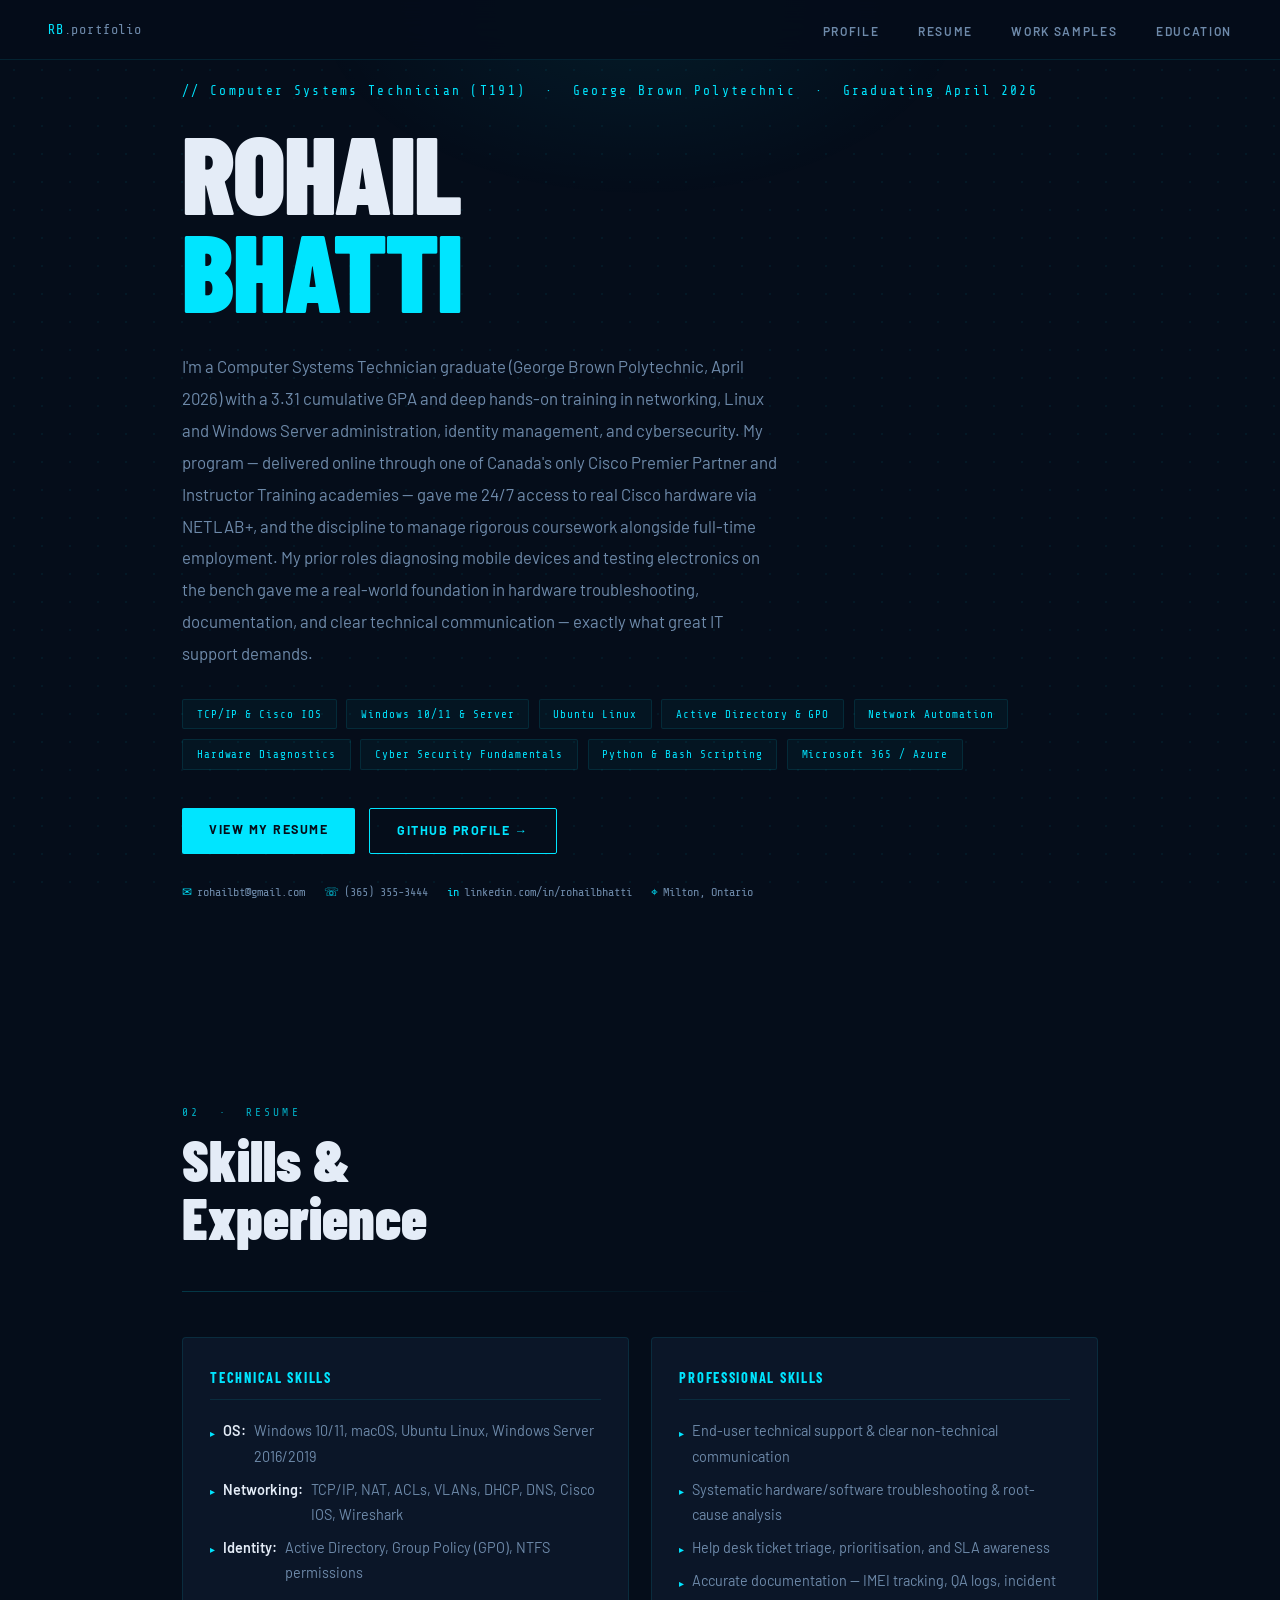
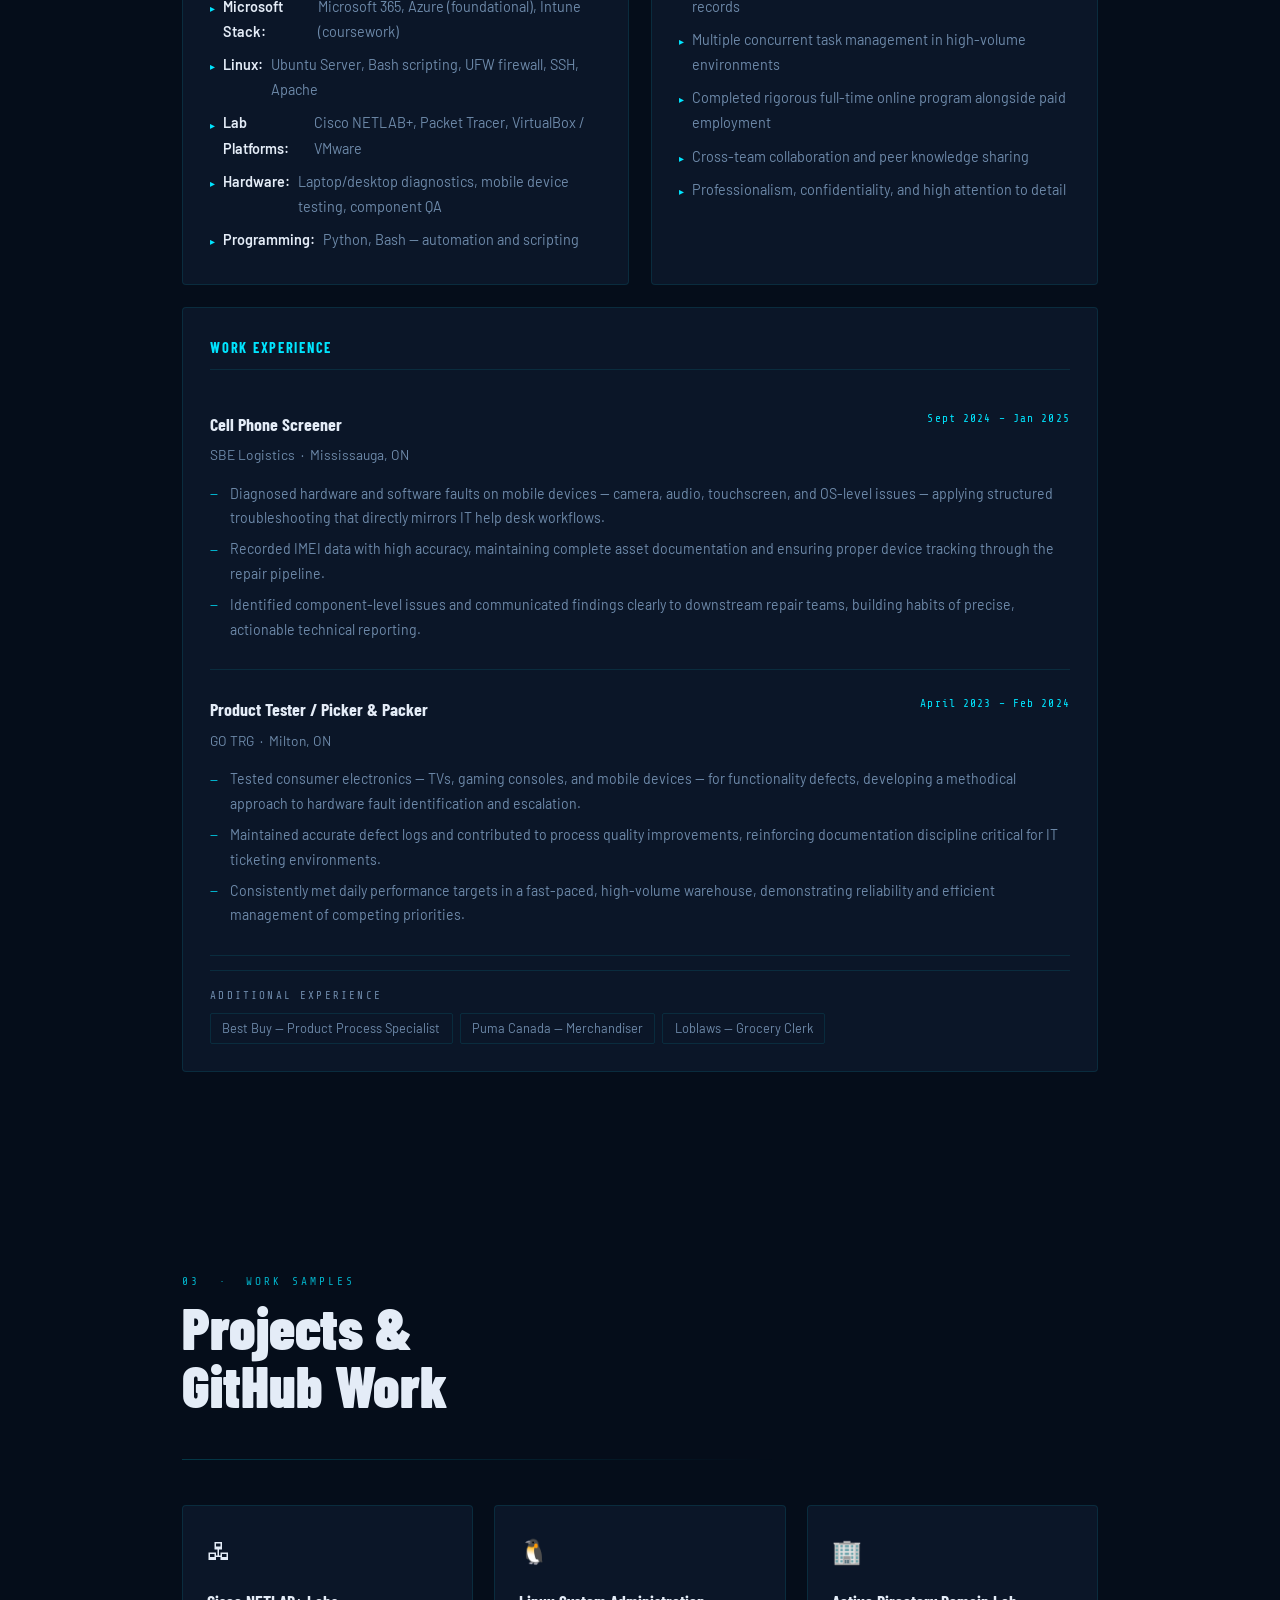
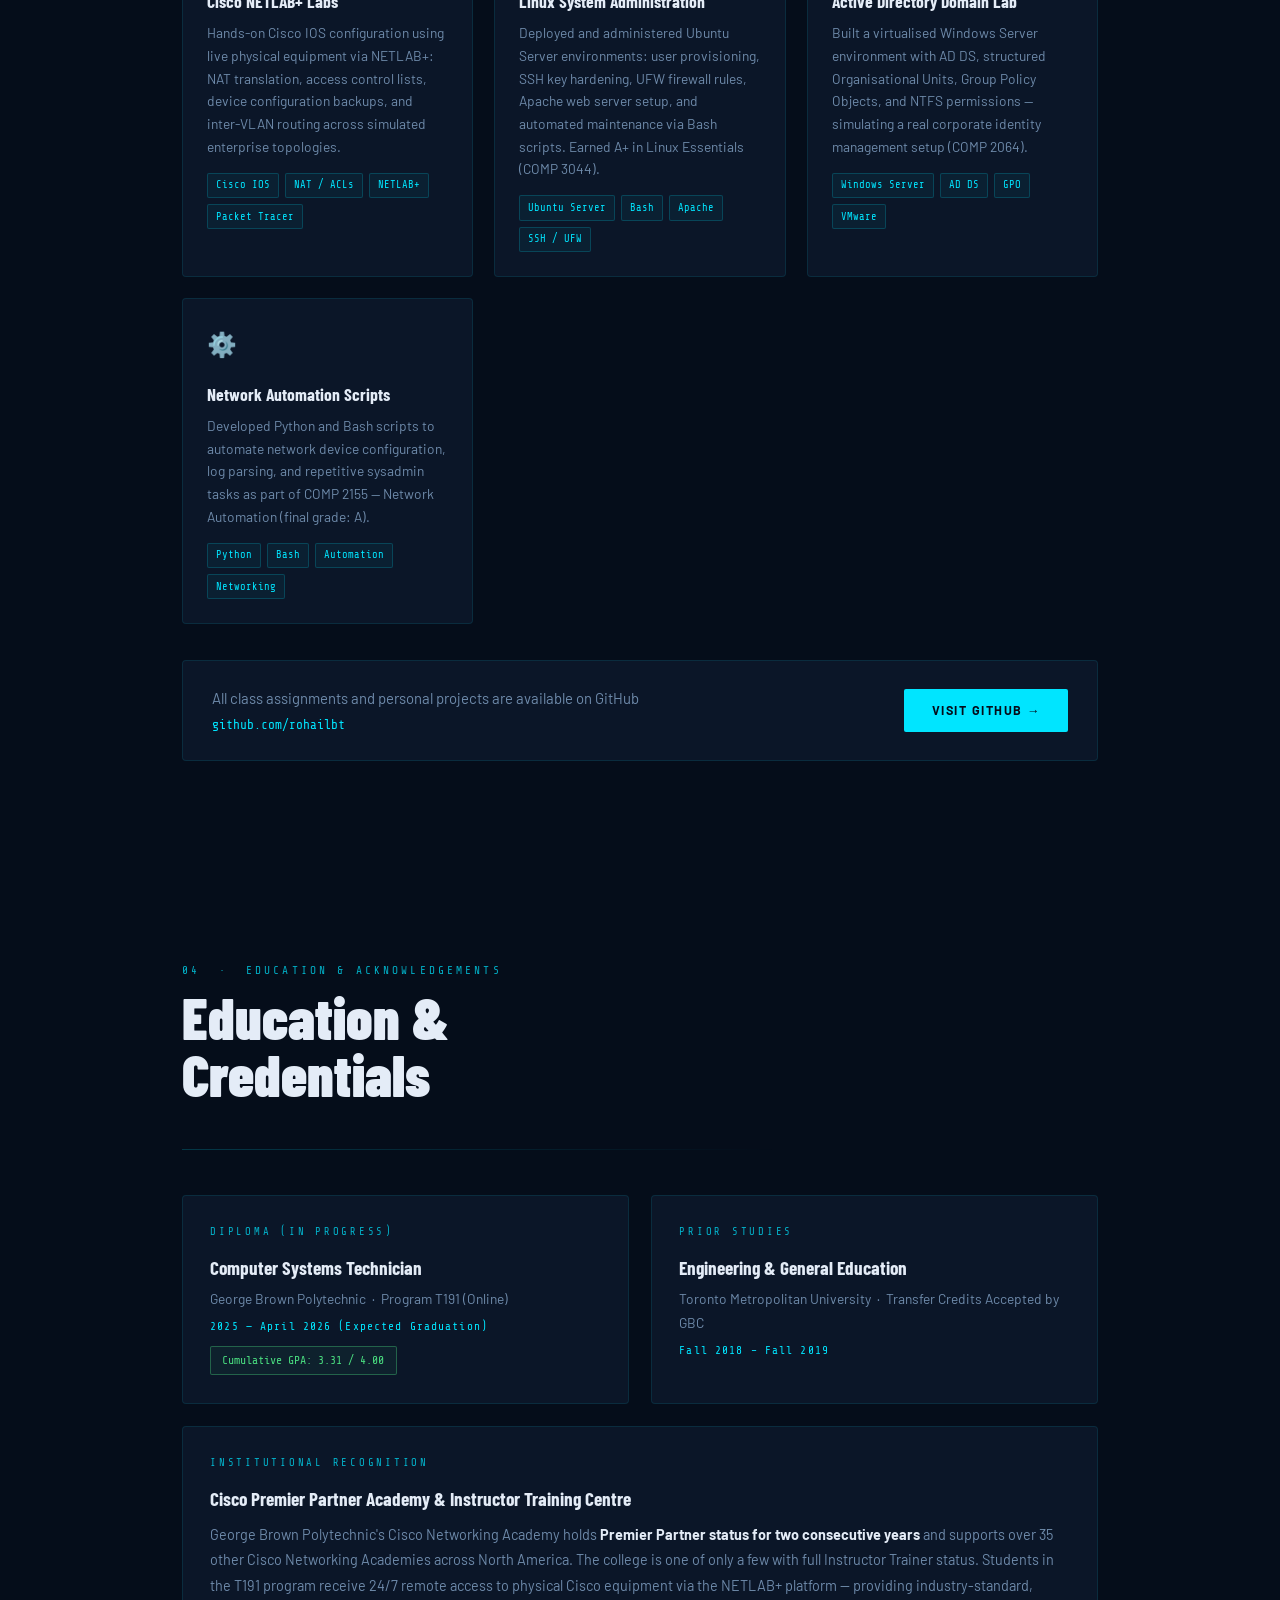
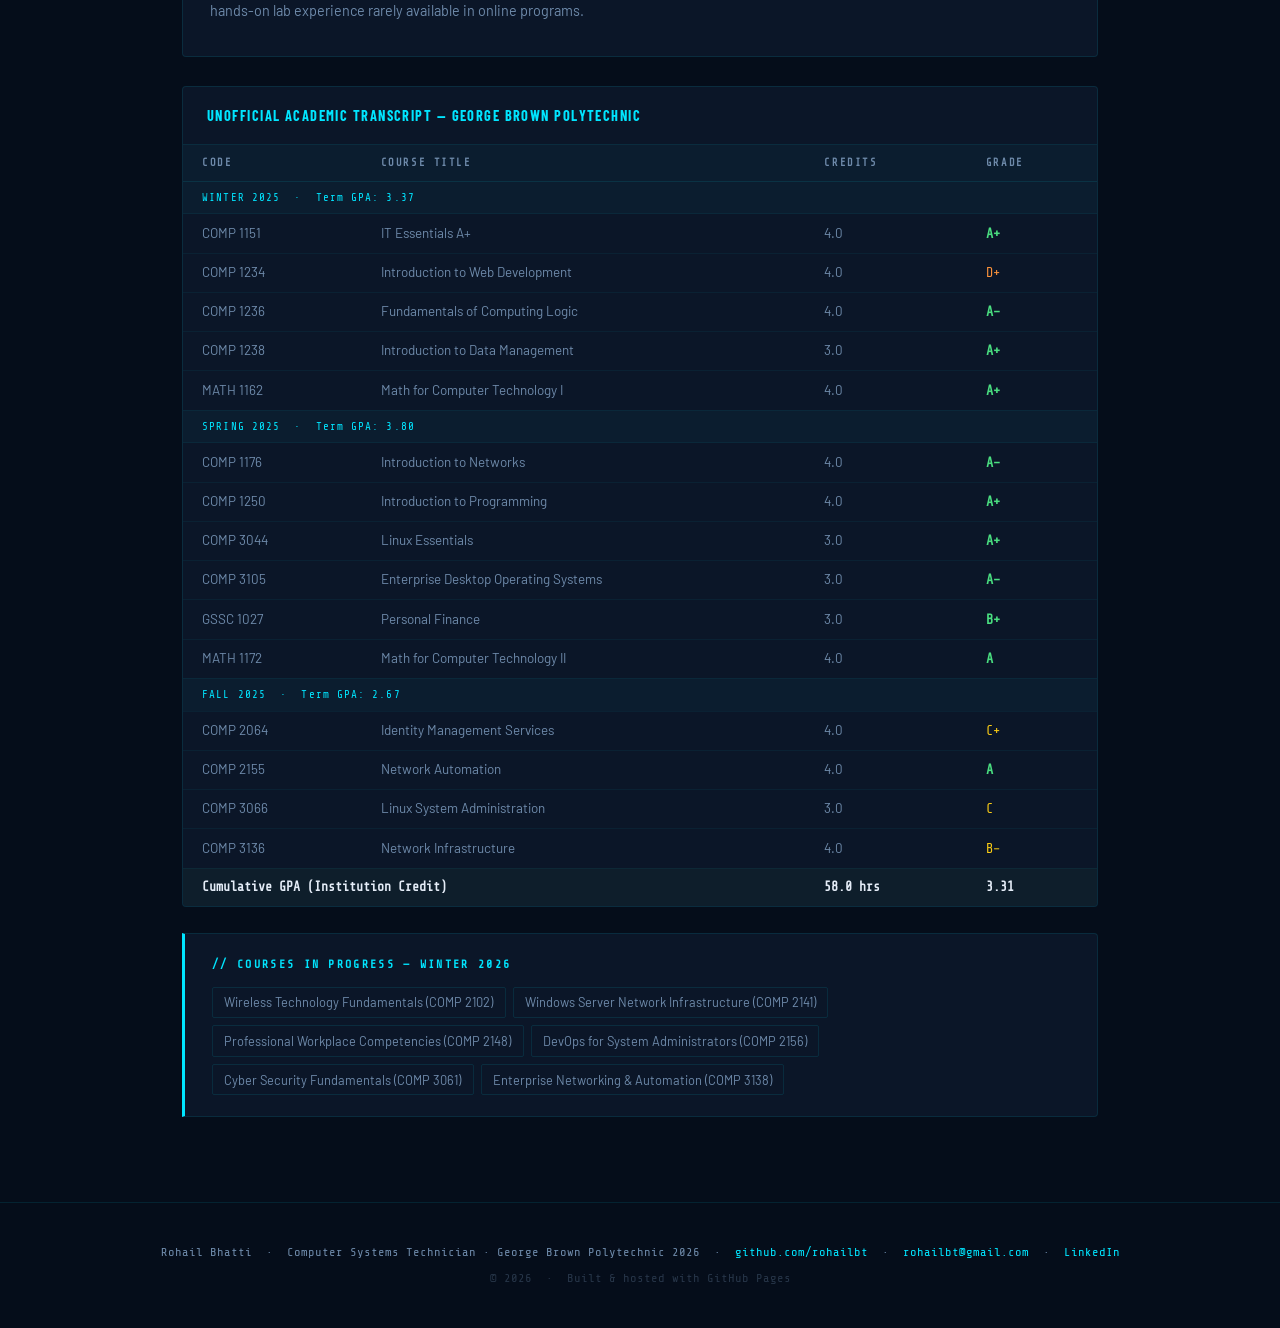
==== index.html @ 01481dde "Add files via upload" ====
<!DOCTYPE html>
<html lang="en">
<head>
  <meta charset="UTF-8" />
  <meta name="viewport" content="width=device-width, initial-scale=1.0" />
  <title>Rohail Bhatti | Computer Systems Technician</title>
  <link href="https://fonts.googleapis.com/css2?family=Share+Tech+Mono&family=Barlow:ital,wght@0,300;0,400;0,500;0,600;0,700;1,400&family=Barlow+Condensed:wght@400;600;700;900&display=swap" rel="stylesheet" />
  <style>
    :root {
      --bg:     #050d1a;
      --bg2:    #0b1628;
      --bg3:    #111f36;
      --accent: #00e5ff;
      --green:  #4ade80;
      --text:   #e4ecf7;
      --muted:  #6e8aaa;
      --border: rgba(0,229,255,0.10);
      --mono:   'Share Tech Mono', monospace;
      --body:   'Barlow', sans-serif;
      --cond:   'Barlow Condensed', sans-serif;
    }

    *, *::before, *::after { margin:0; padding:0; box-sizing:border-box; }
    html { scroll-behavior: smooth; }

    body {
      background: var(--bg);
      color: var(--text);
      font-family: var(--body);
      font-size: 1rem;
      line-height: 1.75;
      overflow-x: hidden;
    }

    body::before {
      content: '';
      position: fixed; inset: 0;
      background-image: radial-gradient(rgba(0,229,255,0.055) 1px, transparent 1px);
      background-size: 28px 28px;
      pointer-events: none; z-index: 0;
    }

    body::after {
      content: '';
      position: fixed; top: -180px; left: 50%;
      transform: translateX(-50%);
      width: 660px; height: 380px;
      background: radial-gradient(ellipse, rgba(0,229,255,0.065) 0%, transparent 70%);
      pointer-events: none; z-index: 0;
    }

    /* NAV */
    nav {
      position: fixed; top: 0; left: 0; right: 0; z-index: 200;
      height: 60px;
      background: rgba(5,13,26,0.9);
      backdrop-filter: blur(16px);
      border-bottom: 1px solid var(--border);
      display: flex; align-items: center; justify-content: space-between;
      padding: 0 3rem;
    }
    .nav-logo { font-family: var(--mono); color: var(--accent); font-size: .85rem; letter-spacing: .06em; }
    .nav-logo span { color: var(--muted); }
    .nav-links { list-style: none; display: flex; gap: 2.4rem; }
    .nav-links a {
      text-decoration: none; font-size: .75rem; font-weight: 600;
      letter-spacing: .14em; text-transform: uppercase;
      color: var(--muted); transition: color .2s; position: relative;
    }
    .nav-links a::after {
      content: ''; position: absolute; bottom: -3px; left: 0;
      width: 0; height: 1px; background: var(--accent); transition: width .3s;
    }
    .nav-links a:hover { color: var(--accent); }
    .nav-links a:hover::after { width: 100%; }

    /* SHARED */
    section {
      position: relative; z-index: 1;
      max-width: 980px; margin: 0 auto;
      padding: 115px 2rem 85px;
    }
    .eyebrow {
      font-family: var(--mono); font-size: .7rem;
      letter-spacing: .28em; text-transform: uppercase;
      color: var(--accent); opacity: .75; margin-bottom: .5rem;
    }
    .s-heading {
      font-family: var(--cond);
      font-size: clamp(2.3rem, 4.8vw, 3.6rem);
      font-weight: 900; line-height: 1.0;
      color: var(--text); margin-bottom: 2.8rem;
    }
    .rule {
      height: 1px;
      background: linear-gradient(90deg, var(--accent) 0%, transparent 65%);
      opacity: .2; margin-bottom: 2.8rem;
    }

    /* SECTION 1 HERO */
    #profile {
      min-height: 100vh; display: flex;
      flex-direction: column; justify-content: center;
      padding-top: 80px;
    }
    .hero-tag { font-family: var(--mono); font-size: .8rem; color: var(--accent); letter-spacing: .18em; margin-bottom: 1.3rem; }
    .hero-name {
      font-family: var(--cond);
      font-size: clamp(3.4rem, 8.5vw, 6.8rem);
      font-weight: 900; letter-spacing: -.02em; line-height: .9;
      margin-bottom: 2rem;
    }
    .hero-name .accent { color: var(--accent); display: block; }
    .hero-bio { font-size: 1.05rem; color: var(--muted); max-width: 600px; line-height: 1.9; margin-bottom: 1.8rem; }
    .chip-row { display: flex; flex-wrap: wrap; gap: .6rem; margin-bottom: 2.4rem; }
    .chip {
      font-family: var(--mono); font-size: .68rem; padding: .3rem .85rem;
      border: 1px solid var(--border); color: var(--accent);
      letter-spacing: .09em; border-radius: 2px; background: rgba(0,229,255,.04);
      transition: background .2s, border-color .2s;
    }
    .chip:hover { background: rgba(0,229,255,.1); border-color: rgba(0,229,255,.3); }
    .btn-row { display: flex; gap: .85rem; flex-wrap: wrap; }
    .btn {
      display: inline-block; padding: .68rem 1.7rem;
      background: var(--accent); color: var(--bg);
      font-weight: 700; font-size: .78rem; letter-spacing: .12em;
      text-transform: uppercase; text-decoration: none;
      border-radius: 2px; transition: all .2s;
    }
    .btn:hover { background: #fff; box-shadow: 0 8px 26px rgba(0,229,255,.28); transform: translateY(-2px); }
    .btn-ghost { background: transparent; border: 1px solid var(--accent); color: var(--accent); }
    .btn-ghost:hover { background: rgba(0,229,255,.08); color: var(--accent); }
    .contact-row {
      display: flex; flex-wrap: wrap; gap: 1.2rem;
      margin-top: 1.8rem; font-family: var(--mono);
      font-size: .75rem; color: var(--muted);
    }
    .contact-row a { color: var(--muted); text-decoration: none; transition: color .2s; }
    .contact-row a:hover { color: var(--accent); }
    .contact-row .lbl { color: var(--accent); margin-right: .3rem; }

    /* CARDS */
    .two-col { display: grid; grid-template-columns: 1fr 1fr; gap: 1.4rem; }
    .card {
      background: var(--bg2); border: 1px solid var(--border); border-radius: 4px;
      padding: 1.7rem; transition: border-color .3s, transform .3s, box-shadow .3s;
    }
    .card:hover { border-color: rgba(0,229,255,.32); transform: translateY(-4px); box-shadow: 0 12px 34px rgba(0,229,255,.07); }
    .card-title {
      font-family: var(--cond); font-size: .9rem; font-weight: 700;
      letter-spacing: .12em; text-transform: uppercase; color: var(--accent);
      margin-bottom: .9rem; padding-bottom: .55rem; border-bottom: 1px solid var(--border);
    }
    .skill-list { list-style: none; }
    .skill-list li { display: flex; align-items: flex-start; gap: .5rem; padding: .25rem 0; font-size: .9rem; color: var(--muted); }
    .skill-list li::before { content: '▸'; color: var(--accent); font-size: .62rem; margin-top: .38rem; flex-shrink: 0; }
    .skill-list li strong { color: var(--text); font-weight: 600; }

    /* EXPERIENCE */
    .exp-block { padding: 1.5rem 0; border-bottom: 1px solid var(--border); }
    .exp-block:first-child { padding-top: 0; }
    .exp-block:last-child { border-bottom: none; padding-bottom: 0; }
    .exp-meta { display: flex; justify-content: space-between; align-items: flex-start; flex-wrap: wrap; gap: .35rem; margin-bottom: .2rem; }
    .exp-role { font-family: var(--cond); font-size: 1.12rem; font-weight: 700; color: var(--text); }
    .exp-date { font-family: var(--mono); font-size: .7rem; color: var(--accent); letter-spacing: .1em; }
    .exp-org  { color: var(--muted); font-size: .86rem; margin-bottom: .7rem; }
    .exp-list { list-style: none; }
    .exp-list li { position: relative; padding: .2rem 0 .2rem 1.25rem; font-size: .88rem; color: var(--muted); }
    .exp-list li::before { content: '—'; position: absolute; left: 0; top: .28rem; color: var(--accent); font-size: .72rem; }
    .additional-exp { margin-top: .9rem; padding-top: .9rem; border-top: 1px solid var(--border); }
    .add-label { font-family: var(--mono); font-size: .68rem; letter-spacing: .2em; color: var(--muted); text-transform: uppercase; margin-bottom: .5rem; }
    .add-items { display: flex; flex-wrap: wrap; gap: .45rem; }
    .add-chip { font-size: .8rem; color: var(--muted); padding: .2rem .7rem; border: 1px solid var(--border); border-radius: 2px; }

    /* PROJECTS */
    .projects-grid { display: grid; grid-template-columns: repeat(auto-fit, minmax(260px, 1fr)); gap: 1.3rem; }
    .project-card {
      display: block; text-decoration: none; color: inherit;
      background: var(--bg2); border: 1px solid var(--border);
      border-radius: 4px; padding: 1.5rem; transition: all .3s;
    }
    .project-card:hover { border-color: rgba(0,229,255,.42); transform: translateY(-6px); box-shadow: 0 16px 46px rgba(0,229,255,.09); }
    .proj-icon { font-size: 1.5rem; margin-bottom: .85rem; }
    .proj-name { font-family: var(--cond); font-size: 1.1rem; font-weight: 700; color: var(--text); margin-bottom: .35rem; }
    .proj-desc { font-size: .86rem; color: var(--muted); line-height: 1.65; margin-bottom: .9rem; }
    .tag-row { display: flex; flex-wrap: wrap; gap: .38rem; }
    .ptag { font-family: var(--mono); font-size: .65rem; padding: .16rem .5rem; border: 1px solid rgba(0,229,255,.18); background: rgba(0,229,255,.05); color: var(--accent); border-radius: 2px; }
    .github-banner {
      margin-top: 2.2rem; background: var(--bg2); border: 1px solid var(--border);
      border-radius: 4px; padding: 1.5rem 1.8rem;
      display: flex; align-items: center; justify-content: space-between; flex-wrap: wrap; gap: .9rem;
    }
    .github-banner p { color: var(--muted); font-size: .93rem; }
    .github-banner code { display: block; font-family: var(--mono); font-size: .8rem; color: var(--accent); margin-top: .2rem; }

    /* EDUCATION */
    .edu-grid { display: grid; grid-template-columns: 1fr 1fr; gap: 1.4rem; }
    .edu-card { background: var(--bg2); border: 1px solid var(--border); border-radius: 4px; padding: 1.7rem; }
    .edu-label { font-family: var(--mono); font-size: .66rem; letter-spacing: .26em; text-transform: uppercase; color: var(--accent); opacity: .75; margin-bottom: .6rem; }
    .edu-title { font-family: var(--cond); font-size: 1.2rem; font-weight: 700; color: var(--text); margin-bottom: .18rem; }
    .edu-inst  { color: var(--muted); font-size: .86rem; margin-bottom: .35rem; }
    .edu-date  { font-family: var(--mono); font-size: .7rem; color: var(--accent); letter-spacing: .1em; }
    .gpa-badge {
      display: inline-block; margin-top: .6rem;
      font-family: var(--mono); font-size: .72rem; padding: .22rem .7rem;
      border: 1px solid rgba(74,222,128,.35); background: rgba(74,222,128,.06);
      color: var(--green); border-radius: 2px;
    }

    /* TRANSCRIPT TABLE */
    .transcript-wrap { margin-top: 1.8rem; background: var(--bg2); border: 1px solid var(--border); border-radius: 4px; overflow: hidden; }
    .transcript-header {
      padding: 1rem 1.5rem; border-bottom: 1px solid var(--border);
      font-family: var(--cond); font-size: .9rem; font-weight: 700;
      letter-spacing: .1em; text-transform: uppercase; color: var(--accent);
    }
    table { width: 100%; border-collapse: collapse; }
    th {
      font-family: var(--mono); font-size: .65rem; letter-spacing: .15em; text-transform: uppercase;
      color: var(--muted); text-align: left; padding: .55rem 1.2rem;
      border-bottom: 1px solid var(--border); background: rgba(0,229,255,.03);
    }
    td { padding: .46rem 1.2rem; font-size: .84rem; color: var(--muted); border-bottom: 1px solid rgba(0,229,255,.05); }
    tr:last-child td { border-bottom: none; }
    td.g-hi  { color: var(--green); font-family: var(--mono); font-weight: 600; }
    td.g-mid { color: #facc15; font-family: var(--mono); }
    td.g-lo  { color: #fb923c; font-family: var(--mono); }
    tr.t-row td { background: rgba(0,229,255,.03); font-family: var(--mono); font-size: .68rem; color: var(--accent); letter-spacing: .1em; padding: .4rem 1.2rem; }
    tr.gpa-row td { font-weight: 700; color: var(--text); font-family: var(--mono); font-size: .82rem; background: rgba(74,222,128,.04); }

    .current-courses {
      margin-top: 1.6rem; background: var(--bg2);
      border: 1px solid var(--border); border-left: 3px solid var(--accent);
      border-radius: 0 4px 4px 0; padding: 1.3rem 1.7rem;
    }
    .current-courses h4 {
      font-family: var(--mono); font-size: .72rem; letter-spacing: .2em;
      text-transform: uppercase; color: var(--accent); margin-bottom: .75rem;
    }
    .course-pills { display: flex; flex-wrap: wrap; gap: .45rem; }
    .cpill { font-size: .8rem; padding: .22rem .7rem; border: 1px solid var(--border); border-radius: 2px; color: var(--muted); }

    /* FOOTER */
    footer {
      position: relative; z-index: 1; border-top: 1px solid var(--border);
      text-align: center; padding: 2.4rem 2rem;
      font-family: var(--mono); font-size: .76rem; color: var(--muted);
    }
    footer a { color: var(--accent); text-decoration: none; }
    footer .sub { margin-top: .35rem; opacity: .32; }

    /* ANIMATIONS */
    .reveal { opacity: 0; transform: translateY(24px); transition: opacity .6s ease, transform .6s ease; }
    .reveal.visible { opacity: 1; transform: translateY(0); }
    .d1{transition-delay:.10s}.d2{transition-delay:.20s}.d3{transition-delay:.30s}.d4{transition-delay:.42s}.d5{transition-delay:.54s}

    #profile .hero-tag, #profile .hero-name, #profile .hero-bio,
    #profile .chip-row, #profile .btn-row, #profile .contact-row { animation: fadeUp .7s ease both; }
    #profile .hero-name   { animation-delay: .10s; }
    #profile .hero-bio    { animation-delay: .22s; }
    #profile .chip-row    { animation-delay: .36s; }
    #profile .btn-row     { animation-delay: .50s; }
    #profile .contact-row { animation-delay: .62s; }
    @keyframes fadeUp { from{opacity:0;transform:translateY(24px)} to{opacity:1;transform:translateY(0)} }

    @media(max-width:680px){
      nav{padding:0 1.1rem}.nav-links{gap:1.1rem}.nav-links a{font-size:.68rem;letter-spacing:.07em}
      section{padding:88px 1.2rem 55px}
      .two-col,.edu-grid{grid-template-columns:1fr}
      .github-banner{flex-direction:column}
      th,td{padding-left:.75rem;padding-right:.75rem}
    }
  </style>
</head>
<body>

  <!-- ══ NAVIGATION — Rubric Criterion 5: TOC / Menu Bar ══ -->
  <nav>
    <div class="nav-logo">RB<span>.portfolio</span></div>
    <ul class="nav-links">
      <li><a href="#profile">Profile</a></li>
      <li><a href="#skills">Resume</a></li>
      <li><a href="#work">Work Samples</a></li>
      <li><a href="#education">Education</a></li>
    </ul>
  </nav>


  <!-- ══ SECTION 1 — PROFILE / BIO ══ -->
  <section id="profile">
    <p class="hero-tag">// Computer Systems Technician (T191) &nbsp;·&nbsp; George Brown Polytechnic &nbsp;·&nbsp; Graduating April 2026</p>

    <h1 class="hero-name">
      ROHAIL
      <span class="accent">BHATTI</span>
    </h1>

    <p class="hero-bio">
      I'm a Computer Systems Technician graduate (George Brown Polytechnic, April 2026)
      with a 3.31 cumulative GPA and deep hands-on training in networking, Linux and
      Windows Server administration, identity management, and cybersecurity. My program —
      delivered online through one of Canada's only Cisco Premier Partner and Instructor
      Training academies — gave me 24/7 access to real Cisco hardware via NETLAB+, and
      the discipline to manage rigorous coursework alongside full-time employment.
      My prior roles diagnosing mobile devices and testing electronics on the bench gave
      me a real-world foundation in hardware troubleshooting, documentation, and
      clear technical communication — exactly what great IT support demands.
    </p>

    <div class="chip-row">
      <span class="chip">TCP/IP &amp; Cisco IOS</span>
      <span class="chip">Windows 10/11 &amp; Server</span>
      <span class="chip">Ubuntu Linux</span>
      <span class="chip">Active Directory &amp; GPO</span>
      <span class="chip">Network Automation</span>
      <span class="chip">Hardware Diagnostics</span>
      <span class="chip">Cyber Security Fundamentals</span>
      <span class="chip">Python &amp; Bash Scripting</span>
      <span class="chip">Microsoft 365 / Azure</span>
    </div>

    <div class="btn-row">
      <a href="#skills" class="btn">View My Resume</a>
      <a href="https://github.com/rohailbt" target="_blank" class="btn btn-ghost">GitHub Profile →</a>
    </div>

    <div class="contact-row">
      <a href="mailto:rohailbt@gmail.com"><span class="lbl">✉</span>rohailbt@gmail.com</a>
      <a href="tel:3653553444"><span class="lbl">☏</span>(365) 355-3444</a>
      <a href="https://linkedin.com/in/rohailbhatti" target="_blank"><span class="lbl">in</span>linkedin.com/in/rohailbhatti</a>
      <span><span class="lbl">⌖</span>Milton, Ontario</span>
    </div>
  </section>


  <!-- ══ SECTION 2 — SKILLS / RESUME ══ -->
  <section id="skills">
    <p class="eyebrow">02 &nbsp;·&nbsp; Resume</p>
    <h2 class="s-heading">Skills &amp;<br>Experience</h2>
    <div class="rule"></div>

    <div class="two-col reveal">
      <div class="card">
        <p class="card-title">Technical Skills</p>
        <ul class="skill-list">
          <li><strong>OS:</strong> Windows 10/11, macOS, Ubuntu Linux, Windows Server 2016/2019</li>
          <li><strong>Networking:</strong> TCP/IP, NAT, ACLs, VLANs, DHCP, DNS, Cisco IOS, Wireshark</li>
          <li><strong>Identity:</strong> Active Directory, Group Policy (GPO), NTFS permissions</li>
          <li><strong>Microsoft Stack:</strong> Microsoft 365, Azure (foundational), Intune (coursework)</li>
          <li><strong>Linux:</strong> Ubuntu Server, Bash scripting, UFW firewall, SSH, Apache</li>
          <li><strong>Lab Platforms:</strong> Cisco NETLAB+, Packet Tracer, VirtualBox / VMware</li>
          <li><strong>Hardware:</strong> Laptop/desktop diagnostics, mobile device testing, component QA</li>
          <li><strong>Programming:</strong> Python, Bash — automation and scripting</li>
        </ul>
      </div>
      <div class="card d1">
        <p class="card-title">Professional Skills</p>
        <ul class="skill-list">
          <li>End-user technical support &amp; clear non-technical communication</li>
          <li>Systematic hardware/software troubleshooting &amp; root-cause analysis</li>
          <li>Help desk ticket triage, prioritisation, and SLA awareness</li>
          <li>Accurate documentation — IMEI tracking, QA logs, incident records</li>
          <li>Multiple concurrent task management in high-volume environments</li>
          <li>Completed rigorous full-time online program alongside paid employment</li>
          <li>Cross-team collaboration and peer knowledge sharing</li>
          <li>Professionalism, confidentiality, and high attention to detail</li>
        </ul>
      </div>
    </div>

    <div class="card reveal d2" style="margin-top:1.4rem;">
      <p class="card-title">Work Experience</p>

      <div class="exp-block">
        <div class="exp-meta">
          <span class="exp-role">Cell Phone Screener</span>
          <span class="exp-date">Sept 2024 – Jan 2025</span>
        </div>
        <p class="exp-org">SBE Logistics &nbsp;·&nbsp; Mississauga, ON</p>
        <ul class="exp-list">
          <li>Diagnosed hardware and software faults on mobile devices — camera, audio, touchscreen, and OS-level issues — applying structured troubleshooting that directly mirrors IT help desk workflows.</li>
          <li>Recorded IMEI data with high accuracy, maintaining complete asset documentation and ensuring proper device tracking through the repair pipeline.</li>
          <li>Identified component-level issues and communicated findings clearly to downstream repair teams, building habits of precise, actionable technical reporting.</li>
        </ul>
      </div>

      <div class="exp-block">
        <div class="exp-meta">
          <span class="exp-role">Product Tester / Picker &amp; Packer</span>
          <span class="exp-date">April 2023 – Feb 2024</span>
        </div>
        <p class="exp-org">GO TRG &nbsp;·&nbsp; Milton, ON</p>
        <ul class="exp-list">
          <li>Tested consumer electronics — TVs, gaming consoles, and mobile devices — for functionality defects, developing a methodical approach to hardware fault identification and escalation.</li>
          <li>Maintained accurate defect logs and contributed to process quality improvements, reinforcing documentation discipline critical for IT ticketing environments.</li>
          <li>Consistently met daily performance targets in a fast-paced, high-volume warehouse, demonstrating reliability and efficient management of competing priorities.</li>
        </ul>
      </div>

      <div class="additional-exp">
        <p class="add-label">Additional Experience</p>
        <div class="add-items">
          <span class="add-chip">Best Buy — Product Process Specialist</span>
          <span class="add-chip">Puma Canada — Merchandiser</span>
          <span class="add-chip">Loblaws — Grocery Clerk</span>
        </div>
      </div>
    </div>
  </section>


  <!-- ══ SECTION 3 — WORK SAMPLES ══ -->
  <section id="work">
    <p class="eyebrow">03 &nbsp;·&nbsp; Work Samples</p>
    <h2 class="s-heading">Projects &amp;<br>GitHub Work</h2>
    <div class="rule"></div>

    <div class="projects-grid">

      <a href="https://github.com/rohailbt" target="_blank" class="project-card reveal">
        <div class="proj-icon">🖧</div>
        <p class="proj-name">Cisco NETLAB+ Labs</p>
        <p class="proj-desc">
          Hands-on Cisco IOS configuration using live physical equipment via NETLAB+:
          NAT translation, access control lists, device configuration backups,
          and inter-VLAN routing across simulated enterprise topologies.
        </p>
        <div class="tag-row">
          <span class="ptag">Cisco IOS</span><span class="ptag">NAT / ACLs</span>
          <span class="ptag">NETLAB+</span><span class="ptag">Packet Tracer</span>
        </div>
      </a>

      <a href="https://github.com/rohailbt" target="_blank" class="project-card reveal d1">
        <div class="proj-icon">🐧</div>
        <p class="proj-name">Linux System Administration</p>
        <p class="proj-desc">
          Deployed and administered Ubuntu Server environments: user provisioning,
          SSH key hardening, UFW firewall rules, Apache web server setup, and
          automated maintenance via Bash scripts. Earned A+ in Linux Essentials (COMP 3044).
        </p>
        <div class="tag-row">
          <span class="ptag">Ubuntu Server</span><span class="ptag">Bash</span>
          <span class="ptag">Apache</span><span class="ptag">SSH / UFW</span>
        </div>
      </a>

      <a href="https://github.com/rohailbt" target="_blank" class="project-card reveal d2">
        <div class="proj-icon">🏢</div>
        <p class="proj-name">Active Directory Domain Lab</p>
        <p class="proj-desc">
          Built a virtualised Windows Server environment with AD DS, structured
          Organisational Units, Group Policy Objects, and NTFS permissions — simulating
          a real corporate identity management setup (COMP 2064).
        </p>
        <div class="tag-row">
          <span class="ptag">Windows Server</span><span class="ptag">AD DS</span>
          <span class="ptag">GPO</span><span class="ptag">VMware</span>
        </div>
      </a>

      <a href="https://github.com/rohailbt" target="_blank" class="project-card reveal d3">
        <div class="proj-icon">⚙️</div>
        <p class="proj-name">Network Automation Scripts</p>
        <p class="proj-desc">
          Developed Python and Bash scripts to automate network device configuration,
          log parsing, and repetitive sysadmin tasks as part of COMP 2155 — Network
          Automation (final grade: A).
        </p>
        <div class="tag-row">
          <span class="ptag">Python</span><span class="ptag">Bash</span>
          <span class="ptag">Automation</span><span class="ptag">Networking</span>
        </div>
      </a>

    </div>

    <div class="github-banner reveal d4">
      <div>
        <p>All class assignments and personal projects are available on GitHub</p>
        <code>github.com/rohailbt</code>
      </div>
      <a href="https://github.com/rohailbt" target="_blank" class="btn">Visit GitHub →</a>
    </div>
  </section>


  <!-- ══ SECTION 4 — EDUCATION & ACKNOWLEDGEMENTS ══ -->
  <section id="education">
    <p class="eyebrow">04 &nbsp;·&nbsp; Education &amp; Acknowledgements</p>
    <h2 class="s-heading">Education &amp;<br>Credentials</h2>
    <div class="rule"></div>

    <div class="edu-grid">

      <div class="edu-card reveal">
        <p class="edu-label">Diploma (In Progress)</p>
        <p class="edu-title">Computer Systems Technician</p>
        <p class="edu-inst">George Brown Polytechnic &nbsp;·&nbsp; Program T191 (Online)</p>
        <p class="edu-date">2025 — April 2026 (Expected Graduation)</p>
        <span class="gpa-badge">Cumulative GPA: 3.31 / 4.00</span>
      </div>

      <div class="edu-card reveal d1">
        <p class="edu-label">Prior Studies</p>
        <p class="edu-title">Engineering &amp; General Education</p>
        <p class="edu-inst">Toronto Metropolitan University &nbsp;·&nbsp; Transfer Credits Accepted by GBC</p>
        <p class="edu-date">Fall 2018 – Fall 2019</p>
      </div>

      <div class="edu-card reveal d2" style="grid-column: span 2;">
        <p class="edu-label">Institutional Recognition</p>
        <p class="edu-title">Cisco Premier Partner Academy &amp; Instructor Training Centre</p>
        <p class="edu-inst" style="margin-top:.4rem; line-height:1.75; font-size:.9rem;">
          George Brown Polytechnic's Cisco Networking Academy holds <strong style="color:var(--text)">Premier Partner status
          for two consecutive years</strong> and supports over 35 other Cisco Networking Academies across
          North America. The college is one of only a few with full Instructor Trainer status. Students in
          the T191 program receive 24/7 remote access to physical Cisco equipment via the NETLAB+ platform —
          providing industry-standard, hands-on lab experience rarely available in online programs.
        </p>
      </div>

    </div>

    <!-- Transcript -->
    <div class="transcript-wrap reveal d3">
      <div class="transcript-header">Unofficial Academic Transcript — George Brown Polytechnic</div>
      <table>
        <thead>
          <tr><th>Code</th><th>Course Title</th><th>Credits</th><th>Grade</th></tr>
        </thead>
        <tbody>
          <tr class="t-row"><td colspan="4">WINTER 2025 &nbsp;·&nbsp; Term GPA: 3.37</td></tr>
          <tr><td>COMP 1151</td><td>IT Essentials A+</td><td>4.0</td><td class="g-hi">A+</td></tr>
          <tr><td>COMP 1234</td><td>Introduction to Web Development</td><td>4.0</td><td class="g-lo">D+</td></tr>
          <tr><td>COMP 1236</td><td>Fundamentals of Computing Logic</td><td>4.0</td><td class="g-hi">A−</td></tr>
          <tr><td>COMP 1238</td><td>Introduction to Data Management</td><td>3.0</td><td class="g-hi">A+</td></tr>
          <tr><td>MATH 1162</td><td>Math for Computer Technology I</td><td>4.0</td><td class="g-hi">A+</td></tr>

          <tr class="t-row"><td colspan="4">SPRING 2025 &nbsp;·&nbsp; Term GPA: 3.80</td></tr>
          <tr><td>COMP 1176</td><td>Introduction to Networks</td><td>4.0</td><td class="g-hi">A−</td></tr>
          <tr><td>COMP 1250</td><td>Introduction to Programming</td><td>4.0</td><td class="g-hi">A+</td></tr>
          <tr><td>COMP 3044</td><td>Linux Essentials</td><td>3.0</td><td class="g-hi">A+</td></tr>
          <tr><td>COMP 3105</td><td>Enterprise Desktop Operating Systems</td><td>3.0</td><td class="g-hi">A−</td></tr>
          <tr><td>GSSC 1027</td><td>Personal Finance</td><td>3.0</td><td class="g-hi">B+</td></tr>
          <tr><td>MATH 1172</td><td>Math for Computer Technology II</td><td>4.0</td><td class="g-hi">A</td></tr>

          <tr class="t-row"><td colspan="4">FALL 2025 &nbsp;·&nbsp; Term GPA: 2.67</td></tr>
          <tr><td>COMP 2064</td><td>Identity Management Services</td><td>4.0</td><td class="g-mid">C+</td></tr>
          <tr><td>COMP 2155</td><td>Network Automation</td><td>4.0</td><td class="g-hi">A</td></tr>
          <tr><td>COMP 3066</td><td>Linux System Administration</td><td>3.0</td><td class="g-mid">C</td></tr>
          <tr><td>COMP 3136</td><td>Network Infrastructure</td><td>4.0</td><td class="g-mid">B−</td></tr>

          <tr class="gpa-row">
            <td colspan="2">Cumulative GPA (Institution Credit)</td>
            <td>58.0 hrs</td>
            <td class="g-hi">3.31</td>
          </tr>
        </tbody>
      </table>
    </div>

    <div class="current-courses reveal d4">
      <h4>// Courses In Progress — Winter 2026</h4>
      <div class="course-pills">
        <span class="cpill">Wireless Technology Fundamentals (COMP 2102)</span>
        <span class="cpill">Windows Server Network Infrastructure (COMP 2141)</span>
        <span class="cpill">Professional Workplace Competencies (COMP 2148)</span>
        <span class="cpill">DevOps for System Administrators (COMP 2156)</span>
        <span class="cpill">Cyber Security Fundamentals (COMP 3061)</span>
        <span class="cpill">Enterprise Networking &amp; Automation (COMP 3138)</span>
      </div>
    </div>

  </section>


  <footer>
    <p>
      Rohail Bhatti &nbsp;·&nbsp; Computer Systems Technician · George Brown Polytechnic 2026
      &nbsp;·&nbsp;
      <a href="https://github.com/rohailbt" target="_blank">github.com/rohailbt</a>
      &nbsp;·&nbsp;
      <a href="mailto:rohailbt@gmail.com">rohailbt@gmail.com</a>
      &nbsp;·&nbsp;
      <a href="https://linkedin.com/in/rohailbhatti" target="_blank">LinkedIn</a>
    </p>
    <p class="sub">© 2026 &nbsp;·&nbsp; Built &amp; hosted with GitHub Pages</p>
  </footer>

  <script>
    const obs = new IntersectionObserver(entries => {
      entries.forEach(e => {
        if (e.isIntersecting) { e.target.classList.add('visible'); obs.unobserve(e.target); }
      });
    }, { threshold: 0.1 });
    document.querySelectorAll('.reveal').forEach(el => obs.observe(el));
  </script>

</body>
</html>
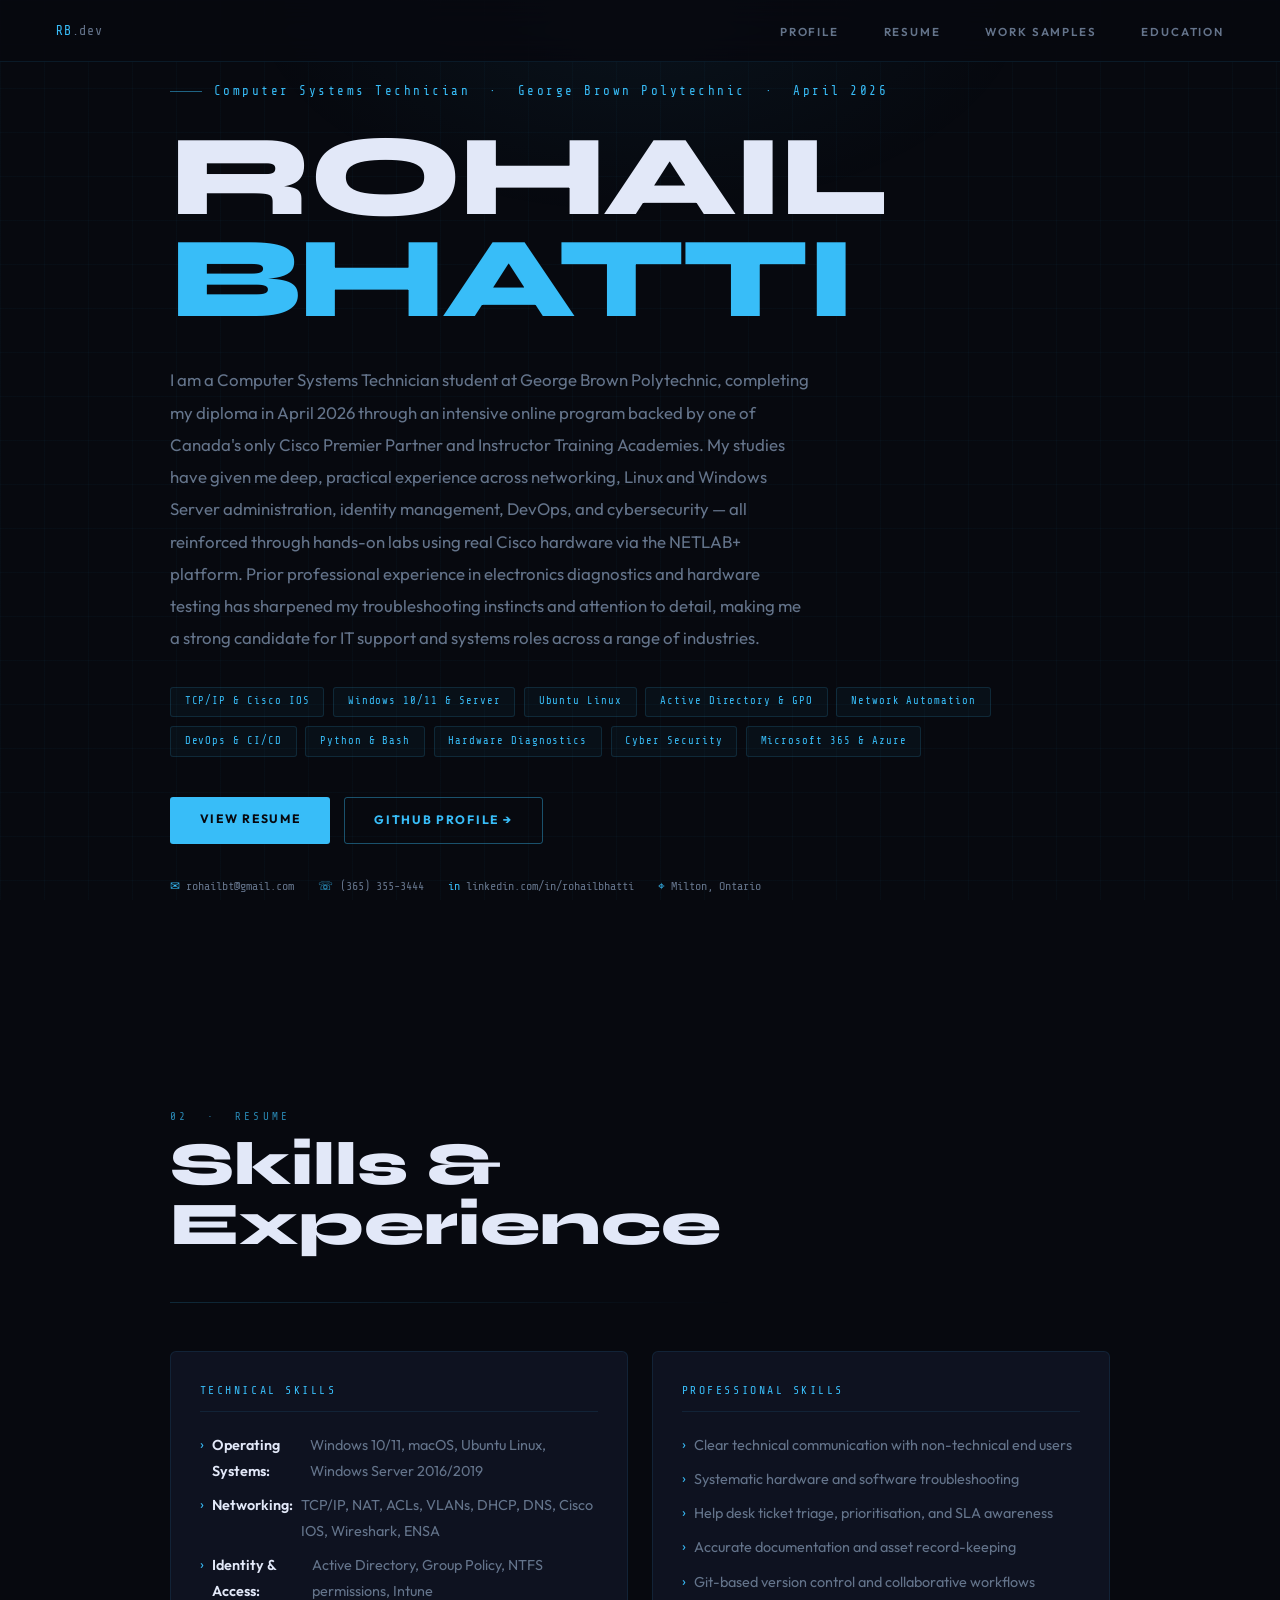
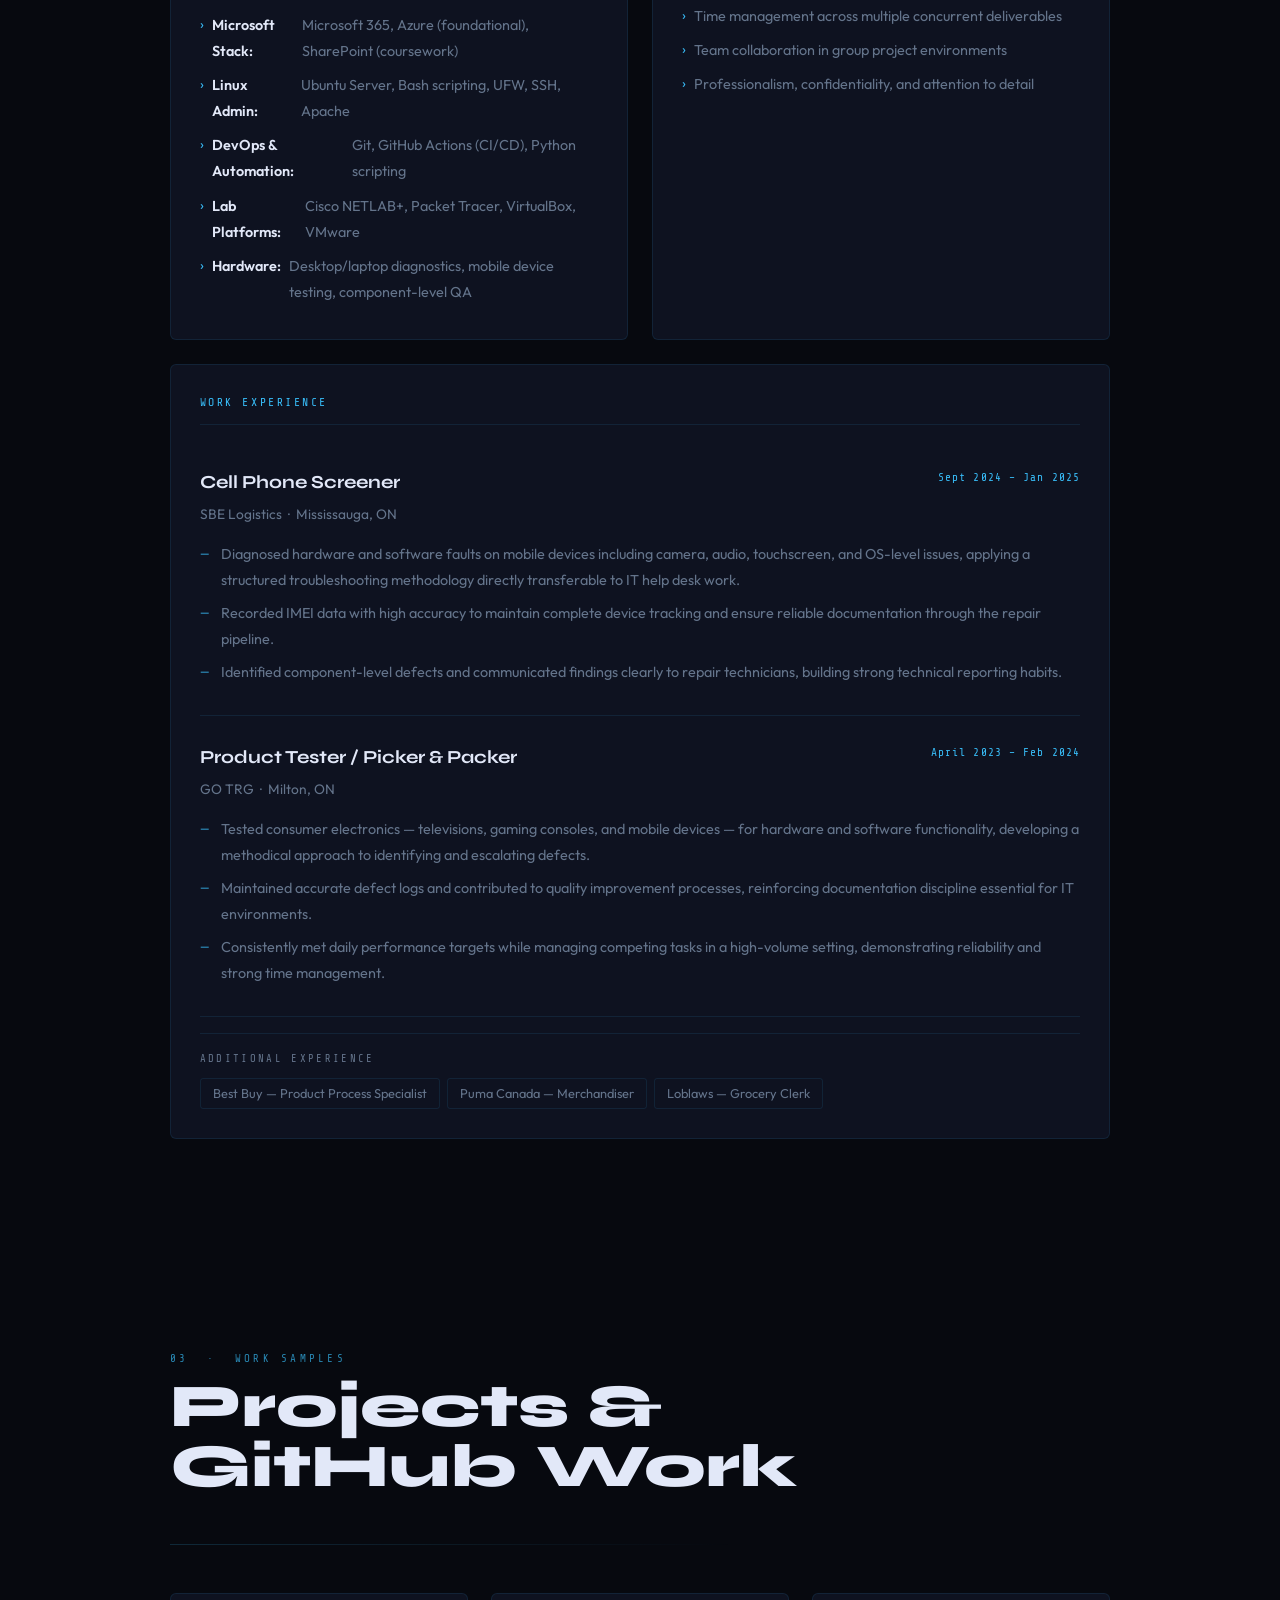
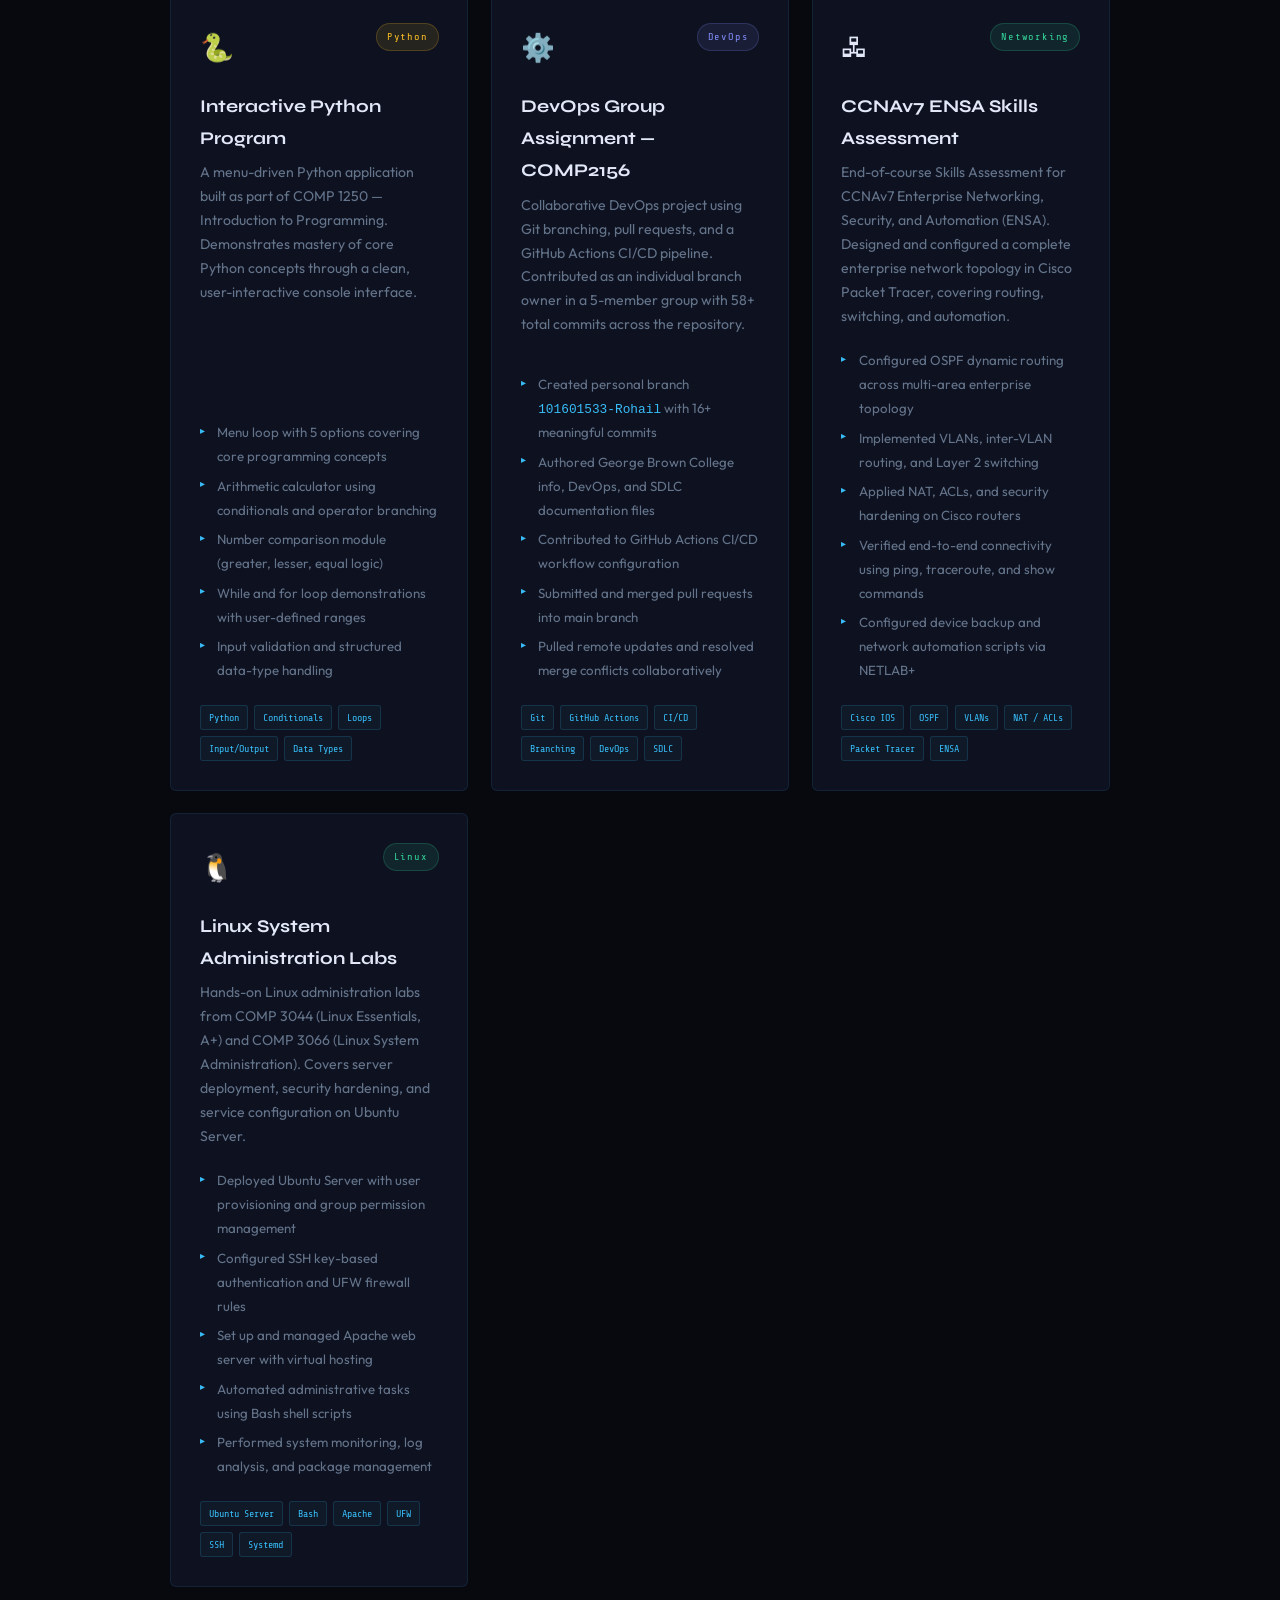
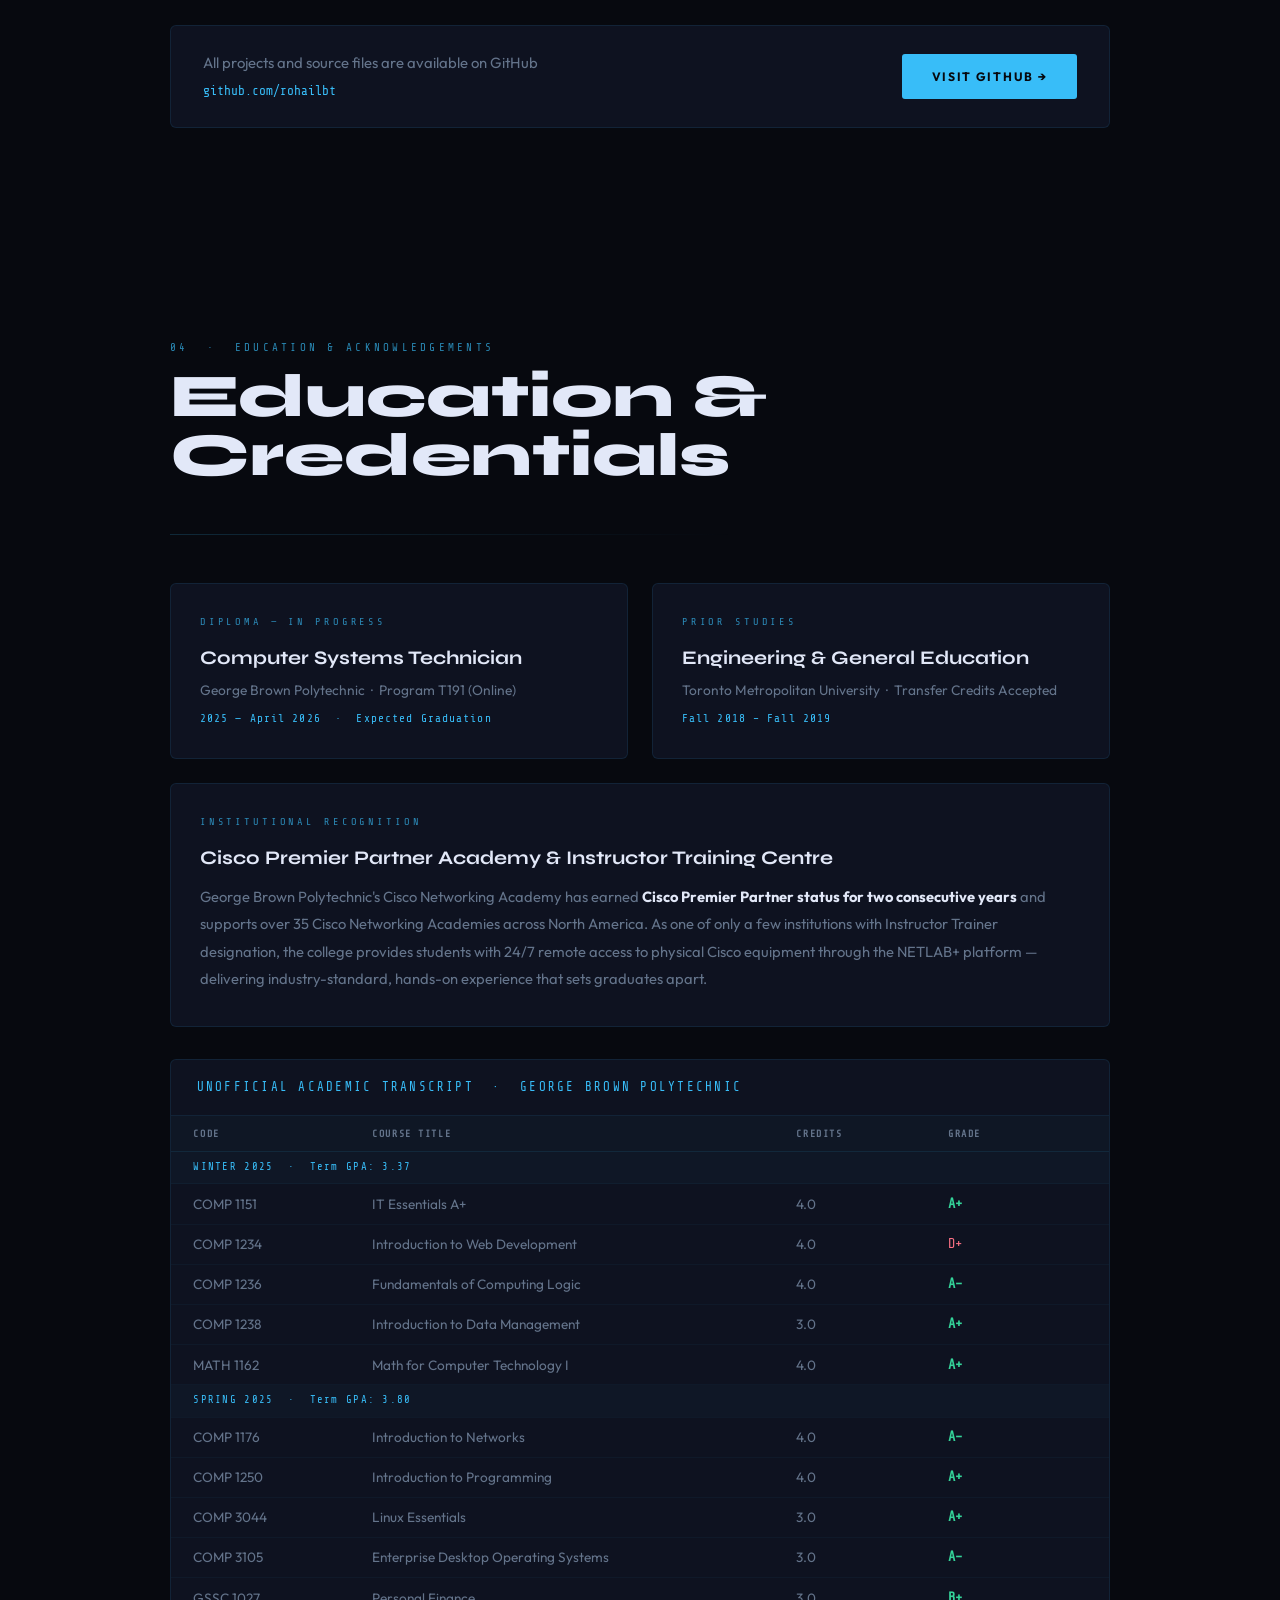
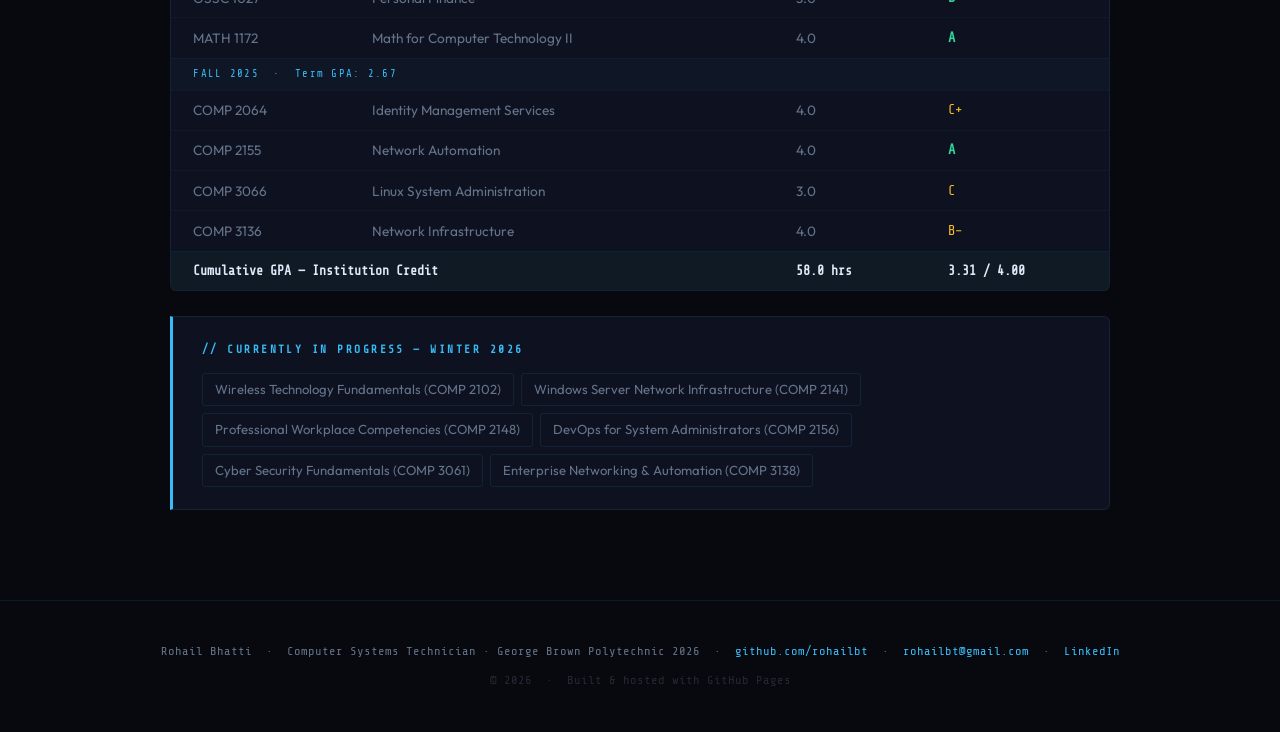
==== commit 8150b4f6: "Update index.html" ====
--- a/index.html
+++ b/index.html
@@ -4,23 +4,26 @@
   <meta charset="UTF-8" />
   <meta name="viewport" content="width=device-width, initial-scale=1.0" />
   <title>Rohail Bhatti | Computer Systems Technician</title>
-  <link href="https://fonts.googleapis.com/css2?family=Share+Tech+Mono&family=Barlow:ital,wght@0,300;0,400;0,500;0,600;0,700;1,400&family=Barlow+Condensed:wght@400;600;700;900&display=swap" rel="stylesheet" />
+  <link href="https://fonts.googleapis.com/css2?family=Share+Tech+Mono&family=Outfit:wght@300;400;500;600;700;800&family=Syne:wght@700;800&display=swap" rel="stylesheet" />
   <style>
     :root {
-      --bg:     #050d1a;
-      --bg2:    #0b1628;
-      --bg3:    #111f36;
-      --accent: #00e5ff;
-      --green:  #4ade80;
-      --text:   #e4ecf7;
-      --muted:  #6e8aaa;
-      --border: rgba(0,229,255,0.10);
-      --mono:   'Share Tech Mono', monospace;
-      --body:   'Barlow', sans-serif;
-      --cond:   'Barlow Condensed', sans-serif;
-    }
-
-    *, *::before, *::after { margin:0; padding:0; box-sizing:border-box; }
+      --bg:      #07090f;
+      --bg2:     #0e1220;
+      --bg3:     #141926;
+      --accent:  #38bdf8;
+      --accent2: #818cf8;
+      --gold:    #fbbf24;
+      --green:   #34d399;
+      --text:    #e2e8f8;
+      --muted:   #64748b;
+      --border:  rgba(56,189,248,0.10);
+      --glow:    rgba(56,189,248,0.15);
+      --mono:    'Share Tech Mono', monospace;
+      --body:    'Outfit', sans-serif;
+      --display: 'Syne', sans-serif;
+    }
+
+    *, *::before, *::after { margin: 0; padding: 0; box-sizing: border-box; }
     html { scroll-behavior: smooth; }
 
     body {
@@ -28,256 +31,397 @@
       color: var(--text);
       font-family: var(--body);
       font-size: 1rem;
-      line-height: 1.75;
+      line-height: 1.8;
       overflow-x: hidden;
     }
 
+    /* Grid overlay */
     body::before {
       content: '';
       position: fixed; inset: 0;
-      background-image: radial-gradient(rgba(0,229,255,0.055) 1px, transparent 1px);
-      background-size: 28px 28px;
+      background-image:
+        linear-gradient(rgba(56,189,248,0.03) 1px, transparent 1px),
+        linear-gradient(90deg, rgba(56,189,248,0.03) 1px, transparent 1px);
+      background-size: 44px 44px;
       pointer-events: none; z-index: 0;
     }
 
+    /* Top radial glow */
     body::after {
       content: '';
-      position: fixed; top: -180px; left: 50%;
+      position: fixed; top: -220px; left: 50%;
       transform: translateX(-50%);
-      width: 660px; height: 380px;
-      background: radial-gradient(ellipse, rgba(0,229,255,0.065) 0%, transparent 70%);
+      width: 800px; height: 440px;
+      background: radial-gradient(ellipse, rgba(56,189,248,0.06) 0%, transparent 70%);
       pointer-events: none; z-index: 0;
     }
 
-    /* NAV */
+    /* ── NAV ───────────────────────────────── */
     nav {
-      position: fixed; top: 0; left: 0; right: 0; z-index: 200;
-      height: 60px;
-      background: rgba(5,13,26,0.9);
-      backdrop-filter: blur(16px);
+      position: fixed; top: 0; left: 0; right: 0; z-index: 300;
+      height: 62px;
+      background: rgba(7,9,15,0.88);
+      backdrop-filter: blur(18px);
       border-bottom: 1px solid var(--border);
       display: flex; align-items: center; justify-content: space-between;
-      padding: 0 3rem;
-    }
-    .nav-logo { font-family: var(--mono); color: var(--accent); font-size: .85rem; letter-spacing: .06em; }
+      padding: 0 3.5rem;
+    }
+
+    .nav-logo {
+      font-family: var(--mono); font-size: .82rem;
+      color: var(--accent); letter-spacing: .06em;
+    }
     .nav-logo span { color: var(--muted); }
-    .nav-links { list-style: none; display: flex; gap: 2.4rem; }
+
+    .nav-links { list-style: none; display: flex; gap: 2.8rem; }
     .nav-links a {
-      text-decoration: none; font-size: .75rem; font-weight: 600;
-      letter-spacing: .14em; text-transform: uppercase;
+      text-decoration: none; font-size: .72rem; font-weight: 600;
+      letter-spacing: .16em; text-transform: uppercase;
       color: var(--muted); transition: color .2s; position: relative;
     }
     .nav-links a::after {
-      content: ''; position: absolute; bottom: -3px; left: 0;
+      content: ''; position: absolute; bottom: -4px; left: 0;
       width: 0; height: 1px; background: var(--accent); transition: width .3s;
     }
     .nav-links a:hover { color: var(--accent); }
     .nav-links a:hover::after { width: 100%; }
 
-    /* SHARED */
+    /* ── SHARED ────────────────────────────── */
     section {
       position: relative; z-index: 1;
-      max-width: 980px; margin: 0 auto;
-      padding: 115px 2rem 85px;
-    }
+      max-width: 1020px; margin: 0 auto;
+      padding: 120px 2.5rem 90px;
+    }
+
     .eyebrow {
-      font-family: var(--mono); font-size: .7rem;
-      letter-spacing: .28em; text-transform: uppercase;
-      color: var(--accent); opacity: .75; margin-bottom: .5rem;
-    }
+      font-family: var(--mono); font-size: .68rem;
+      letter-spacing: .3em; text-transform: uppercase;
+      color: var(--accent); opacity: .7; margin-bottom: .55rem;
+    }
+
     .s-heading {
-      font-family: var(--cond);
-      font-size: clamp(2.3rem, 4.8vw, 3.6rem);
-      font-weight: 900; line-height: 1.0;
-      color: var(--text); margin-bottom: 2.8rem;
-    }
+      font-family: var(--display);
+      font-size: clamp(2.4rem, 5vw, 3.8rem);
+      font-weight: 800; line-height: .98;
+      color: var(--text); margin-bottom: 3rem;
+    }
+
     .rule {
       height: 1px;
-      background: linear-gradient(90deg, var(--accent) 0%, transparent 65%);
-      opacity: .2; margin-bottom: 2.8rem;
-    }
-
-    /* SECTION 1 HERO */
+      background: linear-gradient(90deg, var(--accent) 0%, transparent 60%);
+      opacity: .18; margin-bottom: 3rem;
+    }
+
+    /* ── HERO ──────────────────────────────── */
     #profile {
-      min-height: 100vh; display: flex;
-      flex-direction: column; justify-content: center;
+      min-height: 100vh;
+      display: flex; flex-direction: column; justify-content: center;
       padding-top: 80px;
     }
-    .hero-tag { font-family: var(--mono); font-size: .8rem; color: var(--accent); letter-spacing: .18em; margin-bottom: 1.3rem; }
+
+    .hero-kicker {
+      font-family: var(--mono); font-size: .78rem;
+      color: var(--accent); letter-spacing: .2em; margin-bottom: 1.5rem;
+      display: flex; align-items: center; gap: .75rem;
+    }
+    .hero-kicker::before {
+      content: ''; display: block;
+      width: 32px; height: 1px; background: var(--accent); opacity: .5;
+    }
+
     .hero-name {
-      font-family: var(--cond);
-      font-size: clamp(3.4rem, 8.5vw, 6.8rem);
-      font-weight: 900; letter-spacing: -.02em; line-height: .9;
-      margin-bottom: 2rem;
-    }
-    .hero-name .accent { color: var(--accent); display: block; }
-    .hero-bio { font-size: 1.05rem; color: var(--muted); max-width: 600px; line-height: 1.9; margin-bottom: 1.8rem; }
-    .chip-row { display: flex; flex-wrap: wrap; gap: .6rem; margin-bottom: 2.4rem; }
+      font-family: var(--display);
+      font-size: clamp(3.8rem, 9vw, 7.5rem);
+      font-weight: 800; letter-spacing: -.025em; line-height: .88;
+      margin-bottom: 2.2rem;
+    }
+    .hero-name .ln { color: var(--accent); display: block; }
+
+    .hero-bio {
+      font-size: 1.05rem; font-weight: 400;
+      color: var(--muted); max-width: 640px;
+      line-height: 1.92; margin-bottom: 2rem;
+    }
+
+    .chip-row { display: flex; flex-wrap: wrap; gap: .55rem; margin-bottom: 2.5rem; }
     .chip {
-      font-family: var(--mono); font-size: .68rem; padding: .3rem .85rem;
-      border: 1px solid var(--border); color: var(--accent);
-      letter-spacing: .09em; border-radius: 2px; background: rgba(0,229,255,.04);
-      transition: background .2s, border-color .2s;
-    }
-    .chip:hover { background: rgba(0,229,255,.1); border-color: rgba(0,229,255,.3); }
+      font-family: var(--mono); font-size: .66rem; padding: .3rem .85rem;
+      border: 1px solid rgba(56,189,248,.14); color: var(--accent);
+      letter-spacing: .09em; border-radius: 3px;
+      background: rgba(56,189,248,.04); transition: all .2s;
+    }
+    .chip:hover { background: rgba(56,189,248,.1); border-color: rgba(56,189,248,.32); }
+
     .btn-row { display: flex; gap: .85rem; flex-wrap: wrap; }
     .btn {
-      display: inline-block; padding: .68rem 1.7rem;
+      display: inline-block; padding: .72rem 1.85rem;
       background: var(--accent); color: var(--bg);
-      font-weight: 700; font-size: .78rem; letter-spacing: .12em;
+      font-weight: 700; font-size: .76rem; letter-spacing: .14em;
       text-transform: uppercase; text-decoration: none;
-      border-radius: 2px; transition: all .2s;
-    }
-    .btn:hover { background: #fff; box-shadow: 0 8px 26px rgba(0,229,255,.28); transform: translateY(-2px); }
-    .btn-ghost { background: transparent; border: 1px solid var(--accent); color: var(--accent); }
-    .btn-ghost:hover { background: rgba(0,229,255,.08); color: var(--accent); }
-    .contact-row {
-      display: flex; flex-wrap: wrap; gap: 1.2rem;
-      margin-top: 1.8rem; font-family: var(--mono);
-      font-size: .75rem; color: var(--muted);
-    }
-    .contact-row a { color: var(--muted); text-decoration: none; transition: color .2s; }
-    .contact-row a:hover { color: var(--accent); }
-    .contact-row .lbl { color: var(--accent); margin-right: .3rem; }
-
-    /* CARDS */
-    .two-col { display: grid; grid-template-columns: 1fr 1fr; gap: 1.4rem; }
+      border-radius: 3px; transition: all .22s;
+    }
+    .btn:hover {
+      background: #fff;
+      box-shadow: 0 10px 30px rgba(56,189,248,.28);
+      transform: translateY(-2px);
+    }
+    .btn-ghost {
+      background: transparent;
+      border: 1px solid rgba(56,189,248,.4); color: var(--accent);
+    }
+    .btn-ghost:hover {
+      background: rgba(56,189,248,.08); color: var(--accent);
+      box-shadow: 0 8px 22px rgba(56,189,248,.1);
+    }
+
+    .contact-strip {
+      display: flex; flex-wrap: wrap; gap: 1.5rem; margin-top: 2rem;
+      font-family: var(--mono); font-size: .74rem; color: var(--muted);
+    }
+    .contact-strip a {
+      color: var(--muted); text-decoration: none; transition: color .2s;
+      display: flex; align-items: center; gap: .4rem;
+    }
+    .contact-strip a:hover { color: var(--accent); }
+    .ico { color: var(--accent); font-style: normal; }
+
+    /* ── CARDS ─────────────────────────────── */
+    .two-col { display: grid; grid-template-columns: 1fr 1fr; gap: 1.5rem; }
+
     .card {
-      background: var(--bg2); border: 1px solid var(--border); border-radius: 4px;
-      padding: 1.7rem; transition: border-color .3s, transform .3s, box-shadow .3s;
-    }
-    .card:hover { border-color: rgba(0,229,255,.32); transform: translateY(-4px); box-shadow: 0 12px 34px rgba(0,229,255,.07); }
+      background: var(--bg2); border: 1px solid var(--border);
+      border-radius: 6px; padding: 1.8rem;
+      transition: border-color .3s, transform .3s, box-shadow .3s;
+    }
+    .card:hover {
+      border-color: rgba(56,189,248,.28); transform: translateY(-4px);
+      box-shadow: 0 14px 40px rgba(56,189,248,.07);
+    }
+
     .card-title {
-      font-family: var(--cond); font-size: .9rem; font-weight: 700;
-      letter-spacing: .12em; text-transform: uppercase; color: var(--accent);
-      margin-bottom: .9rem; padding-bottom: .55rem; border-bottom: 1px solid var(--border);
-    }
+      font-family: var(--mono); font-size: .72rem; font-weight: 400;
+      letter-spacing: .22em; text-transform: uppercase;
+      color: var(--accent); margin-bottom: 1rem;
+      padding-bottom: .6rem; border-bottom: 1px solid var(--border);
+    }
+
     .skill-list { list-style: none; }
-    .skill-list li { display: flex; align-items: flex-start; gap: .5rem; padding: .25rem 0; font-size: .9rem; color: var(--muted); }
-    .skill-list li::before { content: '▸'; color: var(--accent); font-size: .62rem; margin-top: .38rem; flex-shrink: 0; }
+    .skill-list li {
+      display: flex; align-items: flex-start; gap: .5rem;
+      padding: .26rem 0; font-size: .9rem; color: var(--muted);
+    }
+    .skill-list li::before {
+      content: '›'; color: var(--accent); font-size: .9rem;
+      line-height: 1.6; flex-shrink: 0;
+    }
     .skill-list li strong { color: var(--text); font-weight: 600; }
 
-    /* EXPERIENCE */
-    .exp-block { padding: 1.5rem 0; border-bottom: 1px solid var(--border); }
+    /* ── EXPERIENCE ────────────────────────── */
+    .exp-block { padding: 1.6rem 0; border-bottom: 1px solid var(--border); }
     .exp-block:first-child { padding-top: 0; }
     .exp-block:last-child { border-bottom: none; padding-bottom: 0; }
-    .exp-meta { display: flex; justify-content: space-between; align-items: flex-start; flex-wrap: wrap; gap: .35rem; margin-bottom: .2rem; }
-    .exp-role { font-family: var(--cond); font-size: 1.12rem; font-weight: 700; color: var(--text); }
-    .exp-date { font-family: var(--mono); font-size: .7rem; color: var(--accent); letter-spacing: .1em; }
-    .exp-org  { color: var(--muted); font-size: .86rem; margin-bottom: .7rem; }
+
+    .exp-meta {
+      display: flex; justify-content: space-between;
+      align-items: flex-start; flex-wrap: wrap; gap: .4rem; margin-bottom: .15rem;
+    }
+    .exp-role {
+      font-family: var(--display); font-size: 1.15rem; font-weight: 700; color: var(--text);
+    }
+    .exp-date {
+      font-family: var(--mono); font-size: .7rem;
+      color: var(--accent); letter-spacing: .1em; margin-top: .1rem;
+    }
+    .exp-org { color: var(--muted); font-size: .86rem; margin-bottom: .75rem; }
     .exp-list { list-style: none; }
-    .exp-list li { position: relative; padding: .2rem 0 .2rem 1.25rem; font-size: .88rem; color: var(--muted); }
-    .exp-list li::before { content: '—'; position: absolute; left: 0; top: .28rem; color: var(--accent); font-size: .72rem; }
-    .additional-exp { margin-top: .9rem; padding-top: .9rem; border-top: 1px solid var(--border); }
-    .add-label { font-family: var(--mono); font-size: .68rem; letter-spacing: .2em; color: var(--muted); text-transform: uppercase; margin-bottom: .5rem; }
+    .exp-list li {
+      position: relative; padding: .22rem 0 .22rem 1.3rem;
+      font-size: .9rem; color: var(--muted);
+    }
+    .exp-list li::before {
+      content: '—'; position: absolute; left: 0; top: .3rem;
+      color: var(--accent); font-size: .7rem;
+    }
+
+    .add-exp { margin-top: 1rem; padding-top: 1rem; border-top: 1px solid var(--border); }
+    .add-label {
+      font-family: var(--mono); font-size: .66rem; letter-spacing: .22em;
+      color: var(--muted); text-transform: uppercase; margin-bottom: .55rem;
+    }
     .add-items { display: flex; flex-wrap: wrap; gap: .45rem; }
-    .add-chip { font-size: .8rem; color: var(--muted); padding: .2rem .7rem; border: 1px solid var(--border); border-radius: 2px; }
-
-    /* PROJECTS */
-    .projects-grid { display: grid; grid-template-columns: repeat(auto-fit, minmax(260px, 1fr)); gap: 1.3rem; }
-    .project-card {
-      display: block; text-decoration: none; color: inherit;
+    .add-chip {
+      font-size: .8rem; color: var(--muted);
+      padding: .2rem .75rem; border: 1px solid var(--border); border-radius: 3px;
+    }
+
+    /* ── PROJECTS ──────────────────────────── */
+    .proj-grid {
+      display: grid; grid-template-columns: repeat(auto-fit, minmax(295px, 1fr));
+      gap: 1.4rem;
+    }
+
+    .proj-card {
+      display: flex; flex-direction: column;
       background: var(--bg2); border: 1px solid var(--border);
-      border-radius: 4px; padding: 1.5rem; transition: all .3s;
-    }
-    .project-card:hover { border-color: rgba(0,229,255,.42); transform: translateY(-6px); box-shadow: 0 16px 46px rgba(0,229,255,.09); }
-    .proj-icon { font-size: 1.5rem; margin-bottom: .85rem; }
-    .proj-name { font-family: var(--cond); font-size: 1.1rem; font-weight: 700; color: var(--text); margin-bottom: .35rem; }
-    .proj-desc { font-size: .86rem; color: var(--muted); line-height: 1.65; margin-bottom: .9rem; }
-    .tag-row { display: flex; flex-wrap: wrap; gap: .38rem; }
-    .ptag { font-family: var(--mono); font-size: .65rem; padding: .16rem .5rem; border: 1px solid rgba(0,229,255,.18); background: rgba(0,229,255,.05); color: var(--accent); border-radius: 2px; }
+      border-radius: 6px; padding: 1.8rem;
+      text-decoration: none; color: inherit;
+      transition: all .3s;
+    }
+    .proj-card:hover {
+      border-color: rgba(56,189,248,.38); transform: translateY(-6px);
+      box-shadow: 0 18px 48px rgba(56,189,248,.09);
+    }
+
+    .proj-top {
+      display: flex; justify-content: space-between;
+      align-items: flex-start; margin-bottom: 1.1rem;
+    }
+    .proj-icon { font-size: 1.7rem; }
+    .proj-badge {
+      font-family: var(--mono); font-size: .64rem; padding: .22rem .62rem;
+      border-radius: 20px; letter-spacing: .08em;
+    }
+    .badge-py  { background: rgba(251,191,36,.1);  color: var(--gold);  border: 1px solid rgba(251,191,36,.2); }
+    .badge-net { background: rgba(52,211,153,.1);  color: var(--green); border: 1px solid rgba(52,211,153,.2); }
+    .badge-dev { background: rgba(129,140,248,.1); color: var(--accent2); border: 1px solid rgba(129,140,248,.2); }
+
+    .proj-name {
+      font-family: var(--display); font-size: 1.12rem; font-weight: 700;
+      color: var(--text); margin-bottom: .45rem;
+    }
+    .proj-desc {
+      font-size: .88rem; color: var(--muted);
+      line-height: 1.7; margin-bottom: 1.1rem; flex: 1;
+    }
+
+    .proj-features { list-style: none; margin-bottom: 1.2rem; }
+    .proj-features li {
+      font-size: .83rem; color: var(--muted);
+      padding: .18rem 0 .18rem 1.1rem; position: relative;
+    }
+    .proj-features li::before {
+      content: '▸'; position: absolute; left: 0; top: .22rem;
+      color: var(--accent); font-size: .6rem;
+    }
+
+    .tag-row { display: flex; flex-wrap: wrap; gap: .38rem; margin-top: auto; }
+    .ptag {
+      font-family: var(--mono); font-size: .63rem; padding: .15rem .5rem;
+      border: 1px solid rgba(56,189,248,.16); background: rgba(56,189,248,.04);
+      color: var(--accent); border-radius: 3px;
+    }
+
     .github-banner {
-      margin-top: 2.2rem; background: var(--bg2); border: 1px solid var(--border);
-      border-radius: 4px; padding: 1.5rem 1.8rem;
-      display: flex; align-items: center; justify-content: space-between; flex-wrap: wrap; gap: .9rem;
+      margin-top: 2.4rem; background: var(--bg2); border: 1px solid var(--border);
+      border-radius: 6px; padding: 1.5rem 2rem;
+      display: flex; align-items: center; justify-content: space-between;
+      flex-wrap: wrap; gap: 1rem;
     }
     .github-banner p { color: var(--muted); font-size: .93rem; }
     .github-banner code { display: block; font-family: var(--mono); font-size: .8rem; color: var(--accent); margin-top: .2rem; }
 
-    /* EDUCATION */
-    .edu-grid { display: grid; grid-template-columns: 1fr 1fr; gap: 1.4rem; }
-    .edu-card { background: var(--bg2); border: 1px solid var(--border); border-radius: 4px; padding: 1.7rem; }
-    .edu-label { font-family: var(--mono); font-size: .66rem; letter-spacing: .26em; text-transform: uppercase; color: var(--accent); opacity: .75; margin-bottom: .6rem; }
-    .edu-title { font-family: var(--cond); font-size: 1.2rem; font-weight: 700; color: var(--text); margin-bottom: .18rem; }
-    .edu-inst  { color: var(--muted); font-size: .86rem; margin-bottom: .35rem; }
-    .edu-date  { font-family: var(--mono); font-size: .7rem; color: var(--accent); letter-spacing: .1em; }
-    .gpa-badge {
-      display: inline-block; margin-top: .6rem;
-      font-family: var(--mono); font-size: .72rem; padding: .22rem .7rem;
-      border: 1px solid rgba(74,222,128,.35); background: rgba(74,222,128,.06);
-      color: var(--green); border-radius: 2px;
-    }
-
-    /* TRANSCRIPT TABLE */
-    .transcript-wrap { margin-top: 1.8rem; background: var(--bg2); border: 1px solid var(--border); border-radius: 4px; overflow: hidden; }
+    /* ── EDUCATION ─────────────────────────── */
+    .edu-grid { display: grid; grid-template-columns: 1fr 1fr; gap: 1.5rem; }
+
+    .edu-card {
+      background: var(--bg2); border: 1px solid var(--border);
+      border-radius: 6px; padding: 1.8rem;
+    }
+    .edu-label {
+      font-family: var(--mono); font-size: .64rem; letter-spacing: .28em;
+      text-transform: uppercase; color: var(--accent); opacity: .7; margin-bottom: .6rem;
+    }
+    .edu-title {
+      font-family: var(--display); font-size: 1.2rem; font-weight: 700;
+      color: var(--text); margin-bottom: .2rem;
+    }
+    .edu-inst { color: var(--muted); font-size: .86rem; margin-bottom: .35rem; }
+    .edu-date { font-family: var(--mono); font-size: .7rem; color: var(--accent); letter-spacing: .1em; }
+
+    /* Transcript */
+    .transcript-wrap {
+      margin-top: 2rem; background: var(--bg2); border: 1px solid var(--border);
+      border-radius: 6px; overflow: hidden;
+    }
     .transcript-header {
-      padding: 1rem 1.5rem; border-bottom: 1px solid var(--border);
-      font-family: var(--cond); font-size: .9rem; font-weight: 700;
-      letter-spacing: .1em; text-transform: uppercase; color: var(--accent);
-    }
+      padding: 1rem 1.6rem; border-bottom: 1px solid var(--border);
+      font-family: var(--mono); font-size: .78rem; letter-spacing: .18em;
+      text-transform: uppercase; color: var(--accent);
+    }
+
     table { width: 100%; border-collapse: collapse; }
     th {
-      font-family: var(--mono); font-size: .65rem; letter-spacing: .15em; text-transform: uppercase;
-      color: var(--muted); text-align: left; padding: .55rem 1.2rem;
-      border-bottom: 1px solid var(--border); background: rgba(0,229,255,.03);
-    }
-    td { padding: .46rem 1.2rem; font-size: .84rem; color: var(--muted); border-bottom: 1px solid rgba(0,229,255,.05); }
+      font-family: var(--mono); font-size: .62rem; letter-spacing: .16em;
+      text-transform: uppercase; color: var(--muted); text-align: left;
+      padding: .55rem 1.4rem; border-bottom: 1px solid var(--border);
+      background: rgba(56,189,248,.025);
+    }
+    td { padding: .46rem 1.4rem; font-size: .85rem; color: var(--muted); border-bottom: 1px solid rgba(56,189,248,.04); }
     tr:last-child td { border-bottom: none; }
     td.g-hi  { color: var(--green); font-family: var(--mono); font-weight: 600; }
-    td.g-mid { color: #facc15; font-family: var(--mono); }
-    td.g-lo  { color: #fb923c; font-family: var(--mono); }
-    tr.t-row td { background: rgba(0,229,255,.03); font-family: var(--mono); font-size: .68rem; color: var(--accent); letter-spacing: .1em; padding: .4rem 1.2rem; }
-    tr.gpa-row td { font-weight: 700; color: var(--text); font-family: var(--mono); font-size: .82rem; background: rgba(74,222,128,.04); }
-
-    .current-courses {
+    td.g-mid { color: var(--gold);  font-family: var(--mono); }
+    td.g-lo  { color: #fb7185;      font-family: var(--mono); }
+    tr.t-row td {
+      background: rgba(56,189,248,.028); font-family: var(--mono);
+      font-size: .66rem; color: var(--accent); letter-spacing: .12em; padding: .38rem 1.4rem;
+    }
+    tr.gpa-row td {
+      font-weight: 700; color: var(--text); font-family: var(--mono);
+      font-size: .82rem; background: rgba(52,211,153,.04);
+    }
+
+    .cur-courses {
       margin-top: 1.6rem; background: var(--bg2);
       border: 1px solid var(--border); border-left: 3px solid var(--accent);
-      border-radius: 0 4px 4px 0; padding: 1.3rem 1.7rem;
-    }
-    .current-courses h4 {
-      font-family: var(--mono); font-size: .72rem; letter-spacing: .2em;
-      text-transform: uppercase; color: var(--accent); margin-bottom: .75rem;
-    }
-    .course-pills { display: flex; flex-wrap: wrap; gap: .45rem; }
-    .cpill { font-size: .8rem; padding: .22rem .7rem; border: 1px solid var(--border); border-radius: 2px; color: var(--muted); }
-
-    /* FOOTER */
+      border-radius: 0 6px 6px 0; padding: 1.4rem 1.8rem;
+    }
+    .cur-courses h4 {
+      font-family: var(--mono); font-size: .7rem; letter-spacing: .22em;
+      text-transform: uppercase; color: var(--accent); margin-bottom: .8rem;
+    }
+    .cpills { display: flex; flex-wrap: wrap; gap: .45rem; }
+    .cpill { font-size: .82rem; padding: .24rem .75rem; border: 1px solid var(--border); border-radius: 3px; color: var(--muted); }
+
+    /* ── FOOTER ────────────────────────────── */
     footer {
-      position: relative; z-index: 1; border-top: 1px solid var(--border);
-      text-align: center; padding: 2.4rem 2rem;
-      font-family: var(--mono); font-size: .76rem; color: var(--muted);
+      position: relative; z-index: 1;
+      border-top: 1px solid var(--border); text-align: center;
+      padding: 2.5rem 2rem; font-family: var(--mono);
+      font-size: .76rem; color: var(--muted);
     }
     footer a { color: var(--accent); text-decoration: none; }
-    footer .sub { margin-top: .35rem; opacity: .32; }
-
-    /* ANIMATIONS */
-    .reveal { opacity: 0; transform: translateY(24px); transition: opacity .6s ease, transform .6s ease; }
+    footer .sub { margin-top: .4rem; opacity: .3; }
+
+    /* ── ANIMATIONS ────────────────────────── */
+    .reveal { opacity: 0; transform: translateY(26px); transition: opacity .65s ease, transform .65s ease; }
     .reveal.visible { opacity: 1; transform: translateY(0); }
-    .d1{transition-delay:.10s}.d2{transition-delay:.20s}.d3{transition-delay:.30s}.d4{transition-delay:.42s}.d5{transition-delay:.54s}
-
-    #profile .hero-tag, #profile .hero-name, #profile .hero-bio,
-    #profile .chip-row, #profile .btn-row, #profile .contact-row { animation: fadeUp .7s ease both; }
-    #profile .hero-name   { animation-delay: .10s; }
-    #profile .hero-bio    { animation-delay: .22s; }
-    #profile .chip-row    { animation-delay: .36s; }
-    #profile .btn-row     { animation-delay: .50s; }
-    #profile .contact-row { animation-delay: .62s; }
-    @keyframes fadeUp { from{opacity:0;transform:translateY(24px)} to{opacity:1;transform:translateY(0)} }
-
-    @media(max-width:680px){
-      nav{padding:0 1.1rem}.nav-links{gap:1.1rem}.nav-links a{font-size:.68rem;letter-spacing:.07em}
-      section{padding:88px 1.2rem 55px}
+    .d1{transition-delay:.10s} .d2{transition-delay:.20s} .d3{transition-delay:.30s}
+    .d4{transition-delay:.42s} .d5{transition-delay:.54s}
+
+    #profile .hero-kicker,#profile .hero-name,#profile .hero-bio,
+    #profile .chip-row,#profile .btn-row,#profile .contact-strip { animation: fu .75s ease both; }
+    #profile .hero-name    { animation-delay:.10s; }
+    #profile .hero-bio     { animation-delay:.24s; }
+    #profile .chip-row     { animation-delay:.38s; }
+    #profile .btn-row      { animation-delay:.52s; }
+    #profile .contact-strip{ animation-delay:.64s; }
+    @keyframes fu { from{opacity:0;transform:translateY(26px)} to{opacity:1;transform:translateY(0)} }
+
+    /* ── RESPONSIVE ────────────────────────── */
+    @media(max-width:700px){
+      nav{padding:0 1.2rem} .nav-links{gap:1.2rem} .nav-links a{font-size:.68rem}
+      section{padding:90px 1.3rem 60px}
       .two-col,.edu-grid{grid-template-columns:1fr}
       .github-banner{flex-direction:column}
-      th,td{padding-left:.75rem;padding-right:.75rem}
+      th,td{padding-left:.8rem;padding-right:.8rem}
     }
   </style>
 </head>
 <body>
 
-  <!-- ══ NAVIGATION — Rubric Criterion 5: TOC / Menu Bar ══ -->
+  <!-- ══════ NAV — Rubric Criterion 5: Navigation Menu with Jump Links ══════ -->
   <nav>
-    <div class="nav-logo">RB<span>.portfolio</span></div>
+    <div class="nav-logo">RB<span>.dev</span></div>
     <ul class="nav-links">
       <li><a href="#profile">Profile</a></li>
       <li><a href="#skills">Resume</a></li>
@@ -287,25 +431,25 @@
   </nav>
 
 
-  <!-- ══ SECTION 1 — PROFILE / BIO ══ -->
+  <!-- ══════ SECTION 1 — PROFILE / BIO ══════ -->
   <section id="profile">
-    <p class="hero-tag">// Computer Systems Technician (T191) &nbsp;·&nbsp; George Brown Polytechnic &nbsp;·&nbsp; Graduating April 2026</p>
+    <p class="hero-kicker">Computer Systems Technician &nbsp;·&nbsp; George Brown Polytechnic &nbsp;·&nbsp; April 2026</p>
 
     <h1 class="hero-name">
       ROHAIL
-      <span class="accent">BHATTI</span>
+      <span class="ln">BHATTI</span>
     </h1>
 
     <p class="hero-bio">
-      I'm a Computer Systems Technician graduate (George Brown Polytechnic, April 2026)
-      with a 3.31 cumulative GPA and deep hands-on training in networking, Linux and
-      Windows Server administration, identity management, and cybersecurity. My program —
-      delivered online through one of Canada's only Cisco Premier Partner and Instructor
-      Training academies — gave me 24/7 access to real Cisco hardware via NETLAB+, and
-      the discipline to manage rigorous coursework alongside full-time employment.
-      My prior roles diagnosing mobile devices and testing electronics on the bench gave
-      me a real-world foundation in hardware troubleshooting, documentation, and
-      clear technical communication — exactly what great IT support demands.
+      I am a Computer Systems Technician student at George Brown Polytechnic, completing
+      my diploma in April 2026 through an intensive online program backed by one of Canada's
+      only Cisco Premier Partner and Instructor Training Academies. My studies have given me
+      deep, practical experience across networking, Linux and Windows Server administration,
+      identity management, DevOps, and cybersecurity — all reinforced through hands-on labs
+      using real Cisco hardware via the NETLAB+ platform. Prior professional experience in
+      electronics diagnostics and hardware testing has sharpened my troubleshooting instincts
+      and attention to detail, making me a strong candidate for IT support and systems roles
+      across a range of industries.
     </p>
 
     <div class="chip-row">
@@ -314,27 +458,28 @@
       <span class="chip">Ubuntu Linux</span>
       <span class="chip">Active Directory &amp; GPO</span>
       <span class="chip">Network Automation</span>
+      <span class="chip">DevOps &amp; CI/CD</span>
+      <span class="chip">Python &amp; Bash</span>
       <span class="chip">Hardware Diagnostics</span>
-      <span class="chip">Cyber Security Fundamentals</span>
-      <span class="chip">Python &amp; Bash Scripting</span>
-      <span class="chip">Microsoft 365 / Azure</span>
+      <span class="chip">Cyber Security</span>
+      <span class="chip">Microsoft 365 &amp; Azure</span>
     </div>
 
     <div class="btn-row">
-      <a href="#skills" class="btn">View My Resume</a>
+      <a href="#skills" class="btn">View Resume</a>
       <a href="https://github.com/rohailbt" target="_blank" class="btn btn-ghost">GitHub Profile →</a>
     </div>
 
-    <div class="contact-row">
-      <a href="mailto:rohailbt@gmail.com"><span class="lbl">✉</span>rohailbt@gmail.com</a>
-      <a href="tel:3653553444"><span class="lbl">☏</span>(365) 355-3444</a>
-      <a href="https://linkedin.com/in/rohailbhatti" target="_blank"><span class="lbl">in</span>linkedin.com/in/rohailbhatti</a>
-      <span><span class="lbl">⌖</span>Milton, Ontario</span>
+    <div class="contact-strip">
+      <a href="mailto:rohailbt@gmail.com"><i class="ico">✉</i> rohailbt@gmail.com</a>
+      <a href="tel:3653553444"><i class="ico">☏</i> (365) 355-3444</a>
+      <a href="https://linkedin.com/in/rohailbhatti" target="_blank"><i class="ico">in</i> linkedin.com/in/rohailbhatti</a>
+      <span><i class="ico">⌖</i> Milton, Ontario</span>
     </div>
   </section>
 
 
-  <!-- ══ SECTION 2 — SKILLS / RESUME ══ -->
+  <!-- ══════ SECTION 2 — SKILLS / RESUME ══════ -->
   <section id="skills">
     <p class="eyebrow">02 &nbsp;·&nbsp; Resume</p>
     <h2 class="s-heading">Skills &amp;<br>Experience</h2>
@@ -344,32 +489,33 @@
       <div class="card">
         <p class="card-title">Technical Skills</p>
         <ul class="skill-list">
-          <li><strong>OS:</strong> Windows 10/11, macOS, Ubuntu Linux, Windows Server 2016/2019</li>
-          <li><strong>Networking:</strong> TCP/IP, NAT, ACLs, VLANs, DHCP, DNS, Cisco IOS, Wireshark</li>
-          <li><strong>Identity:</strong> Active Directory, Group Policy (GPO), NTFS permissions</li>
-          <li><strong>Microsoft Stack:</strong> Microsoft 365, Azure (foundational), Intune (coursework)</li>
-          <li><strong>Linux:</strong> Ubuntu Server, Bash scripting, UFW firewall, SSH, Apache</li>
-          <li><strong>Lab Platforms:</strong> Cisco NETLAB+, Packet Tracer, VirtualBox / VMware</li>
-          <li><strong>Hardware:</strong> Laptop/desktop diagnostics, mobile device testing, component QA</li>
-          <li><strong>Programming:</strong> Python, Bash — automation and scripting</li>
+          <li><strong>Operating Systems:</strong> Windows 10/11, macOS, Ubuntu Linux, Windows Server 2016/2019</li>
+          <li><strong>Networking:</strong> TCP/IP, NAT, ACLs, VLANs, DHCP, DNS, Cisco IOS, Wireshark, ENSA</li>
+          <li><strong>Identity &amp; Access:</strong> Active Directory, Group Policy, NTFS permissions, Intune</li>
+          <li><strong>Microsoft Stack:</strong> Microsoft 365, Azure (foundational), SharePoint (coursework)</li>
+          <li><strong>Linux Admin:</strong> Ubuntu Server, Bash scripting, UFW, SSH, Apache</li>
+          <li><strong>DevOps &amp; Automation:</strong> Git, GitHub Actions (CI/CD), Python scripting</li>
+          <li><strong>Lab Platforms:</strong> Cisco NETLAB+, Packet Tracer, VirtualBox, VMware</li>
+          <li><strong>Hardware:</strong> Desktop/laptop diagnostics, mobile device testing, component-level QA</li>
         </ul>
       </div>
       <div class="card d1">
         <p class="card-title">Professional Skills</p>
         <ul class="skill-list">
-          <li>End-user technical support &amp; clear non-technical communication</li>
-          <li>Systematic hardware/software troubleshooting &amp; root-cause analysis</li>
+          <li>Clear technical communication with non-technical end users</li>
+          <li>Systematic hardware and software troubleshooting</li>
           <li>Help desk ticket triage, prioritisation, and SLA awareness</li>
-          <li>Accurate documentation — IMEI tracking, QA logs, incident records</li>
-          <li>Multiple concurrent task management in high-volume environments</li>
-          <li>Completed rigorous full-time online program alongside paid employment</li>
-          <li>Cross-team collaboration and peer knowledge sharing</li>
-          <li>Professionalism, confidentiality, and high attention to detail</li>
+          <li>Accurate documentation and asset record-keeping</li>
+          <li>Git-based version control and collaborative workflows</li>
+          <li>Time management across multiple concurrent deliverables</li>
+          <li>Team collaboration in group project environments</li>
+          <li>Professionalism, confidentiality, and attention to detail</li>
         </ul>
       </div>
     </div>
 
-    <div class="card reveal d2" style="margin-top:1.4rem;">
+    <!-- Work Experience -->
+    <div class="card reveal d2" style="margin-top:1.5rem;">
       <p class="card-title">Work Experience</p>
 
       <div class="exp-block">
@@ -379,9 +525,9 @@
         </div>
         <p class="exp-org">SBE Logistics &nbsp;·&nbsp; Mississauga, ON</p>
         <ul class="exp-list">
-          <li>Diagnosed hardware and software faults on mobile devices — camera, audio, touchscreen, and OS-level issues — applying structured troubleshooting that directly mirrors IT help desk workflows.</li>
-          <li>Recorded IMEI data with high accuracy, maintaining complete asset documentation and ensuring proper device tracking through the repair pipeline.</li>
-          <li>Identified component-level issues and communicated findings clearly to downstream repair teams, building habits of precise, actionable technical reporting.</li>
+          <li>Diagnosed hardware and software faults on mobile devices including camera, audio, touchscreen, and OS-level issues, applying a structured troubleshooting methodology directly transferable to IT help desk work.</li>
+          <li>Recorded IMEI data with high accuracy to maintain complete device tracking and ensure reliable documentation through the repair pipeline.</li>
+          <li>Identified component-level defects and communicated findings clearly to repair technicians, building strong technical reporting habits.</li>
         </ul>
       </div>
 
@@ -392,13 +538,13 @@
         </div>
         <p class="exp-org">GO TRG &nbsp;·&nbsp; Milton, ON</p>
         <ul class="exp-list">
-          <li>Tested consumer electronics — TVs, gaming consoles, and mobile devices — for functionality defects, developing a methodical approach to hardware fault identification and escalation.</li>
-          <li>Maintained accurate defect logs and contributed to process quality improvements, reinforcing documentation discipline critical for IT ticketing environments.</li>
-          <li>Consistently met daily performance targets in a fast-paced, high-volume warehouse, demonstrating reliability and efficient management of competing priorities.</li>
+          <li>Tested consumer electronics — televisions, gaming consoles, and mobile devices — for hardware and software functionality, developing a methodical approach to identifying and escalating defects.</li>
+          <li>Maintained accurate defect logs and contributed to quality improvement processes, reinforcing documentation discipline essential for IT environments.</li>
+          <li>Consistently met daily performance targets while managing competing tasks in a high-volume setting, demonstrating reliability and strong time management.</li>
         </ul>
       </div>
 
-      <div class="additional-exp">
+      <div class="add-exp">
         <p class="add-label">Additional Experience</p>
         <div class="add-items">
           <span class="add-chip">Best Buy — Product Process Specialist</span>
@@ -410,67 +556,126 @@
   </section>
 
 
-  <!-- ══ SECTION 3 — WORK SAMPLES ══ -->
+  <!-- ══════ SECTION 3 — WORK SAMPLES ══════ -->
   <section id="work">
     <p class="eyebrow">03 &nbsp;·&nbsp; Work Samples</p>
     <h2 class="s-heading">Projects &amp;<br>GitHub Work</h2>
     <div class="rule"></div>
 
-    <div class="projects-grid">
-
-      <a href="https://github.com/rohailbt" target="_blank" class="project-card reveal">
-        <div class="proj-icon">🖧</div>
-        <p class="proj-name">Cisco NETLAB+ Labs</p>
+    <div class="proj-grid">
+
+      <!-- Project 1: Python -->
+      <a href="https://github.com/rohailbt" target="_blank" class="proj-card reveal">
+        <div class="proj-top">
+          <div class="proj-icon">🐍</div>
+          <span class="proj-badge badge-py">Python</span>
+        </div>
+        <p class="proj-name">Interactive Python Program</p>
         <p class="proj-desc">
-          Hands-on Cisco IOS configuration using live physical equipment via NETLAB+:
-          NAT translation, access control lists, device configuration backups,
-          and inter-VLAN routing across simulated enterprise topologies.
+          A menu-driven Python application built as part of COMP 1250 — Introduction to
+          Programming. Demonstrates mastery of core Python concepts through a clean,
+          user-interactive console interface.
         </p>
+        <ul class="proj-features">
+          <li>Menu loop with 5 options covering core programming concepts</li>
+          <li>Arithmetic calculator using conditionals and operator branching</li>
+          <li>Number comparison module (greater, lesser, equal logic)</li>
+          <li>While and for loop demonstrations with user-defined ranges</li>
+          <li>Input validation and structured data-type handling</li>
+        </ul>
         <div class="tag-row">
-          <span class="ptag">Cisco IOS</span><span class="ptag">NAT / ACLs</span>
-          <span class="ptag">NETLAB+</span><span class="ptag">Packet Tracer</span>
+          <span class="ptag">Python</span>
+          <span class="ptag">Conditionals</span>
+          <span class="ptag">Loops</span>
+          <span class="ptag">Input/Output</span>
+          <span class="ptag">Data Types</span>
         </div>
       </a>
 
-      <a href="https://github.com/rohailbt" target="_blank" class="project-card reveal d1">
-        <div class="proj-icon">🐧</div>
-        <p class="proj-name">Linux System Administration</p>
+      <!-- Project 2: DevOps / Git -->
+      <a href="https://github.com/mohamad97-dev/COMP2156_Group-19_Assignment/tree/101601533-Rohail" target="_blank" class="proj-card reveal d1">
+        <div class="proj-top">
+          <div class="proj-icon">⚙️</div>
+          <span class="proj-badge badge-dev">DevOps</span>
+        </div>
+        <p class="proj-name">DevOps Group Assignment — COMP2156</p>
         <p class="proj-desc">
-          Deployed and administered Ubuntu Server environments: user provisioning,
-          SSH key hardening, UFW firewall rules, Apache web server setup, and
-          automated maintenance via Bash scripts. Earned A+ in Linux Essentials (COMP 3044).
+          Collaborative DevOps project using Git branching, pull requests, and a GitHub
+          Actions CI/CD pipeline. Contributed as an individual branch owner in a 5-member
+          group with 58+ total commits across the repository.
         </p>
+        <ul class="proj-features">
+          <li>Created personal branch <code style="font-size:.8rem;color:var(--accent)">101601533-Rohail</code> with 16+ meaningful commits</li>
+          <li>Authored George Brown College info, DevOps, and SDLC documentation files</li>
+          <li>Contributed to GitHub Actions CI/CD workflow configuration</li>
+          <li>Submitted and merged pull requests into main branch</li>
+          <li>Pulled remote updates and resolved merge conflicts collaboratively</li>
+        </ul>
         <div class="tag-row">
-          <span class="ptag">Ubuntu Server</span><span class="ptag">Bash</span>
-          <span class="ptag">Apache</span><span class="ptag">SSH / UFW</span>
+          <span class="ptag">Git</span>
+          <span class="ptag">GitHub Actions</span>
+          <span class="ptag">CI/CD</span>
+          <span class="ptag">Branching</span>
+          <span class="ptag">DevOps</span>
+          <span class="ptag">SDLC</span>
         </div>
       </a>
 
-      <a href="https://github.com/rohailbt" target="_blank" class="project-card reveal d2">
-        <div class="proj-icon">🏢</div>
-        <p class="proj-name">Active Directory Domain Lab</p>
+      <!-- Project 3: Networking -->
+      <a href="https://github.com/rohailbt" target="_blank" class="proj-card reveal d2">
+        <div class="proj-top">
+          <div class="proj-icon">🖧</div>
+          <span class="proj-badge badge-net">Networking</span>
+        </div>
+        <p class="proj-name">CCNAv7 ENSA Skills Assessment</p>
         <p class="proj-desc">
-          Built a virtualised Windows Server environment with AD DS, structured
-          Organisational Units, Group Policy Objects, and NTFS permissions — simulating
-          a real corporate identity management setup (COMP 2064).
+          End-of-course Skills Assessment for CCNAv7 Enterprise Networking, Security, and
+          Automation (ENSA). Designed and configured a complete enterprise network topology
+          in Cisco Packet Tracer, covering routing, switching, and automation.
         </p>
+        <ul class="proj-features">
+          <li>Configured OSPF dynamic routing across multi-area enterprise topology</li>
+          <li>Implemented VLANs, inter-VLAN routing, and Layer 2 switching</li>
+          <li>Applied NAT, ACLs, and security hardening on Cisco routers</li>
+          <li>Verified end-to-end connectivity using ping, traceroute, and show commands</li>
+          <li>Configured device backup and network automation scripts via NETLAB+</li>
+        </ul>
         <div class="tag-row">
-          <span class="ptag">Windows Server</span><span class="ptag">AD DS</span>
-          <span class="ptag">GPO</span><span class="ptag">VMware</span>
+          <span class="ptag">Cisco IOS</span>
+          <span class="ptag">OSPF</span>
+          <span class="ptag">VLANs</span>
+          <span class="ptag">NAT / ACLs</span>
+          <span class="ptag">Packet Tracer</span>
+          <span class="ptag">ENSA</span>
         </div>
       </a>
 
-      <a href="https://github.com/rohailbt" target="_blank" class="project-card reveal d3">
-        <div class="proj-icon">⚙️</div>
-        <p class="proj-name">Network Automation Scripts</p>
+      <!-- Project 4: Linux -->
+      <a href="https://github.com/rohailbt" target="_blank" class="proj-card reveal d3">
+        <div class="proj-top">
+          <div class="proj-icon">🐧</div>
+          <span class="proj-badge badge-net">Linux</span>
+        </div>
+        <p class="proj-name">Linux System Administration Labs</p>
         <p class="proj-desc">
-          Developed Python and Bash scripts to automate network device configuration,
-          log parsing, and repetitive sysadmin tasks as part of COMP 2155 — Network
-          Automation (final grade: A).
+          Hands-on Linux administration labs from COMP 3044 (Linux Essentials, A+) and
+          COMP 3066 (Linux System Administration). Covers server deployment, security
+          hardening, and service configuration on Ubuntu Server.
         </p>
+        <ul class="proj-features">
+          <li>Deployed Ubuntu Server with user provisioning and group permission management</li>
+          <li>Configured SSH key-based authentication and UFW firewall rules</li>
+          <li>Set up and managed Apache web server with virtual hosting</li>
+          <li>Automated administrative tasks using Bash shell scripts</li>
+          <li>Performed system monitoring, log analysis, and package management</li>
+        </ul>
         <div class="tag-row">
-          <span class="ptag">Python</span><span class="ptag">Bash</span>
-          <span class="ptag">Automation</span><span class="ptag">Networking</span>
+          <span class="ptag">Ubuntu Server</span>
+          <span class="ptag">Bash</span>
+          <span class="ptag">Apache</span>
+          <span class="ptag">UFW</span>
+          <span class="ptag">SSH</span>
+          <span class="ptag">Systemd</span>
         </div>
       </a>
 
@@ -478,7 +683,7 @@
 
     <div class="github-banner reveal d4">
       <div>
-        <p>All class assignments and personal projects are available on GitHub</p>
+        <p>All projects and source files are available on GitHub</p>
         <code>github.com/rohailbt</code>
       </div>
       <a href="https://github.com/rohailbt" target="_blank" class="btn">Visit GitHub →</a>
@@ -486,7 +691,7 @@
   </section>
 
 
-  <!-- ══ SECTION 4 — EDUCATION & ACKNOWLEDGEMENTS ══ -->
+  <!-- ══════ SECTION 4 — EDUCATION & ACKNOWLEDGEMENTS ══════ -->
   <section id="education">
     <p class="eyebrow">04 &nbsp;·&nbsp; Education &amp; Acknowledgements</p>
     <h2 class="s-heading">Education &amp;<br>Credentials</h2>
@@ -495,37 +700,37 @@
     <div class="edu-grid">
 
       <div class="edu-card reveal">
-        <p class="edu-label">Diploma (In Progress)</p>
+        <p class="edu-label">Diploma — In Progress</p>
         <p class="edu-title">Computer Systems Technician</p>
         <p class="edu-inst">George Brown Polytechnic &nbsp;·&nbsp; Program T191 (Online)</p>
-        <p class="edu-date">2025 — April 2026 (Expected Graduation)</p>
-        <span class="gpa-badge">Cumulative GPA: 3.31 / 4.00</span>
+        <p class="edu-date">2025 — April 2026 &nbsp;·&nbsp; Expected Graduation</p>
       </div>
 
       <div class="edu-card reveal d1">
         <p class="edu-label">Prior Studies</p>
         <p class="edu-title">Engineering &amp; General Education</p>
-        <p class="edu-inst">Toronto Metropolitan University &nbsp;·&nbsp; Transfer Credits Accepted by GBC</p>
+        <p class="edu-inst">Toronto Metropolitan University &nbsp;·&nbsp; Transfer Credits Accepted</p>
         <p class="edu-date">Fall 2018 – Fall 2019</p>
       </div>
 
       <div class="edu-card reveal d2" style="grid-column: span 2;">
         <p class="edu-label">Institutional Recognition</p>
         <p class="edu-title">Cisco Premier Partner Academy &amp; Instructor Training Centre</p>
-        <p class="edu-inst" style="margin-top:.4rem; line-height:1.75; font-size:.9rem;">
-          George Brown Polytechnic's Cisco Networking Academy holds <strong style="color:var(--text)">Premier Partner status
-          for two consecutive years</strong> and supports over 35 other Cisco Networking Academies across
-          North America. The college is one of only a few with full Instructor Trainer status. Students in
-          the T191 program receive 24/7 remote access to physical Cisco equipment via the NETLAB+ platform —
-          providing industry-standard, hands-on lab experience rarely available in online programs.
+        <p class="edu-inst" style="margin-top:.5rem; font-size:.92rem; line-height:1.85; color: var(--muted);">
+          George Brown Polytechnic's Cisco Networking Academy has earned
+          <strong style="color:var(--text)">Cisco Premier Partner status for two consecutive years</strong>
+          and supports over 35 Cisco Networking Academies across North America. As one of only a
+          few institutions with Instructor Trainer designation, the college provides students with
+          24/7 remote access to physical Cisco equipment through the NETLAB+ platform —
+          delivering industry-standard, hands-on experience that sets graduates apart.
         </p>
       </div>
 
     </div>
 
-    <!-- Transcript -->
+    <!-- Transcript Table -->
     <div class="transcript-wrap reveal d3">
-      <div class="transcript-header">Unofficial Academic Transcript — George Brown Polytechnic</div>
+      <div class="transcript-header">Unofficial Academic Transcript &nbsp;·&nbsp; George Brown Polytechnic</div>
       <table>
         <thead>
           <tr><th>Code</th><th>Course Title</th><th>Credits</th><th>Grade</th></tr>
@@ -553,17 +758,18 @@
           <tr><td>COMP 3136</td><td>Network Infrastructure</td><td>4.0</td><td class="g-mid">B−</td></tr>
 
           <tr class="gpa-row">
-            <td colspan="2">Cumulative GPA (Institution Credit)</td>
+            <td colspan="2">Cumulative GPA — Institution Credit</td>
             <td>58.0 hrs</td>
-            <td class="g-hi">3.31</td>
+            <td class="g-hi">3.31 / 4.00</td>
           </tr>
         </tbody>
       </table>
     </div>
 
-    <div class="current-courses reveal d4">
-      <h4>// Courses In Progress — Winter 2026</h4>
-      <div class="course-pills">
+    <!-- Current courses -->
+    <div class="cur-courses reveal d4">
+      <h4>// Currently In Progress — Winter 2026</h4>
+      <div class="cpills">
         <span class="cpill">Wireless Technology Fundamentals (COMP 2102)</span>
         <span class="cpill">Windows Server Network Infrastructure (COMP 2141)</span>
         <span class="cpill">Professional Workplace Competencies (COMP 2148)</span>
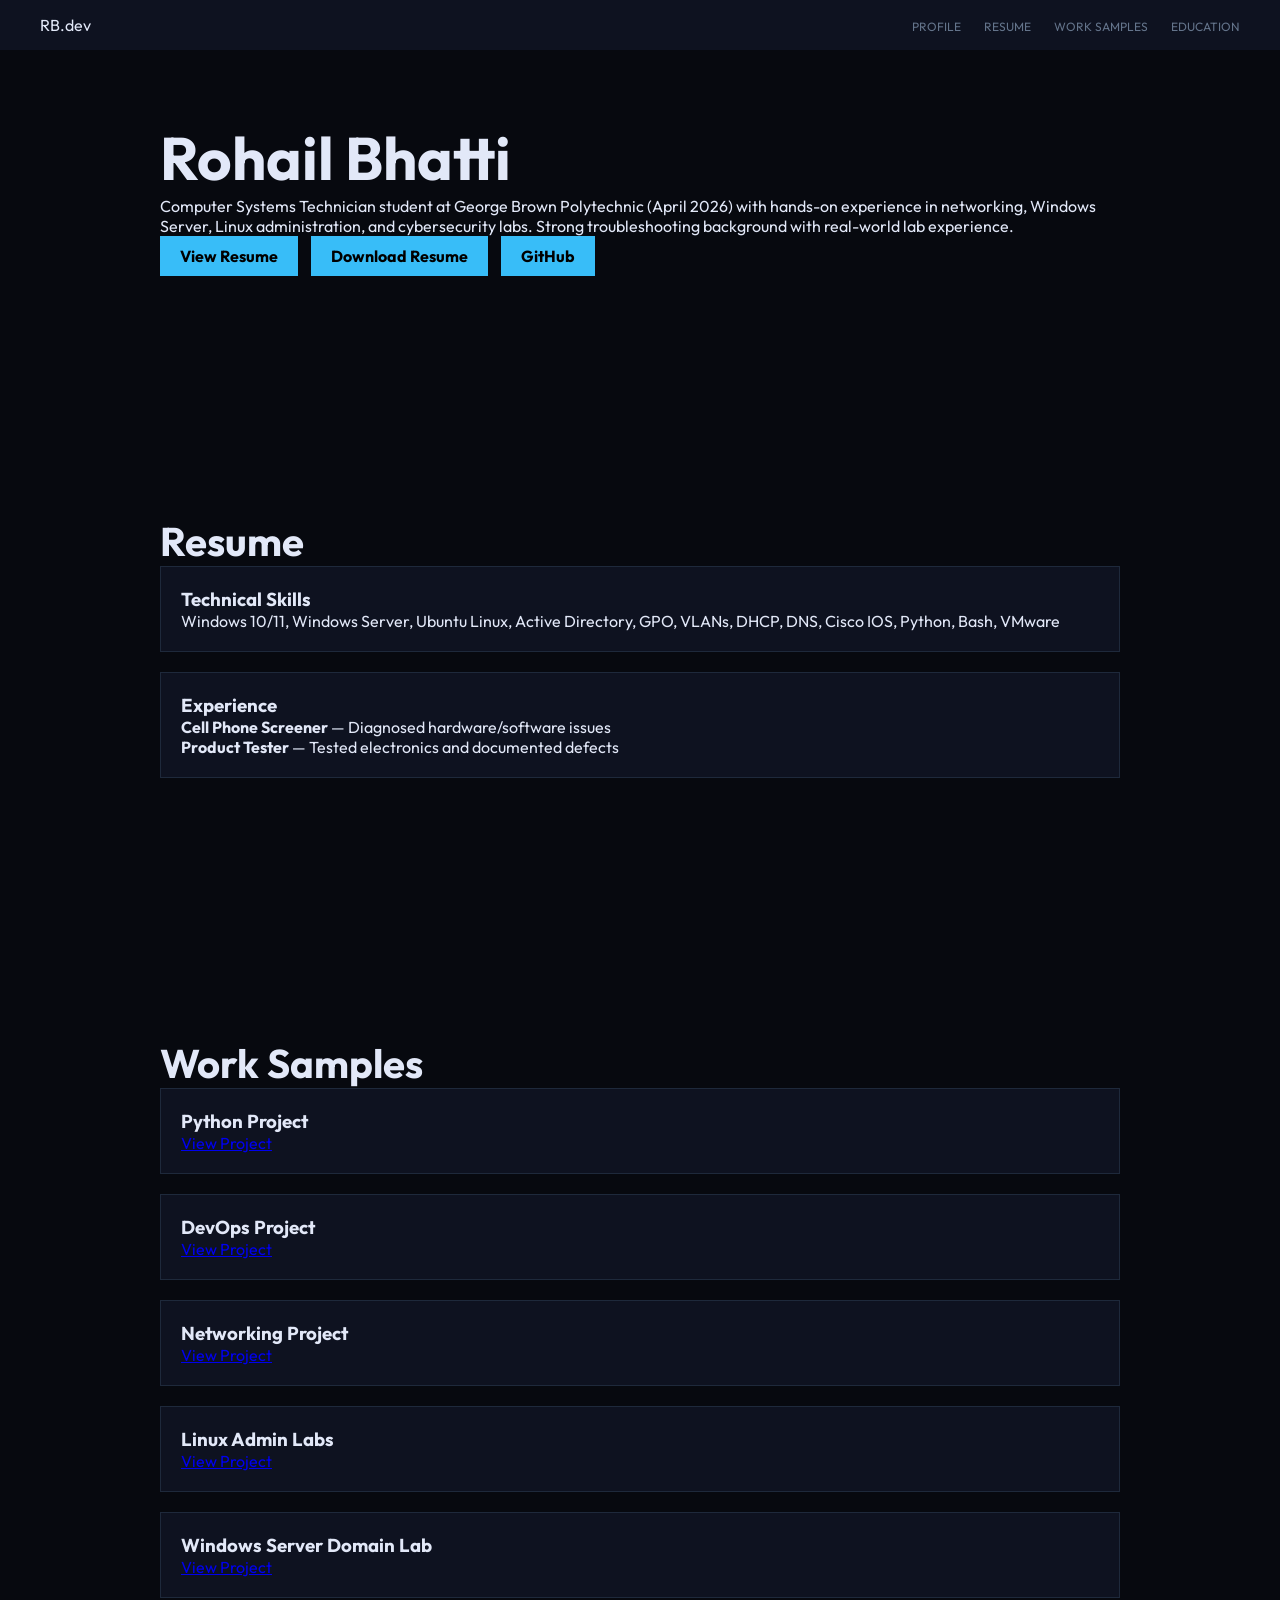
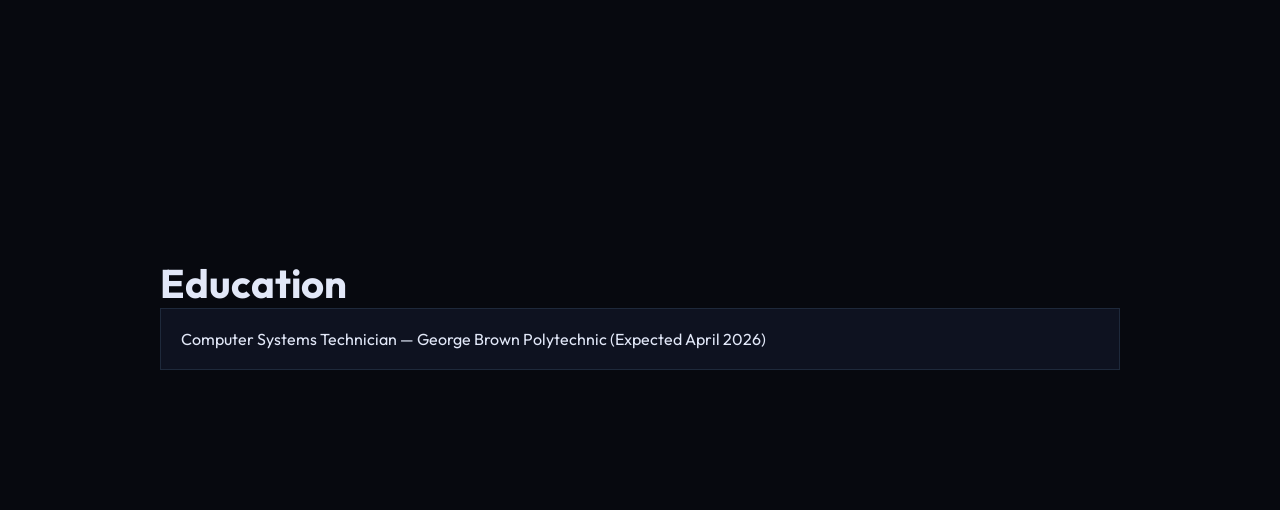
==== commit 06b14cac: "Update index.html" ====
--- a/index.html
+++ b/index.html
@@ -7,802 +7,127 @@
   <link href="https://fonts.googleapis.com/css2?family=Share+Tech+Mono&family=Outfit:wght@300;400;500;600;700;800&family=Syne:wght@700;800&display=swap" rel="stylesheet" />
   <style>
     :root {
-      --bg:      #07090f;
-      --bg2:     #0e1220;
-      --bg3:     #141926;
-      --accent:  #38bdf8;
-      --accent2: #818cf8;
-      --gold:    #fbbf24;
-      --green:   #34d399;
-      --text:    #e2e8f8;
-      --muted:   #64748b;
-      --border:  rgba(56,189,248,0.10);
-      --glow:    rgba(56,189,248,0.15);
-      --mono:    'Share Tech Mono', monospace;
-      --body:    'Outfit', sans-serif;
-      --display: 'Syne', sans-serif;
+      --bg:#07090f;--bg2:#0e1220;--bg3:#141926;
+      --accent:#38bdf8;--accent2:#818cf8;
+      --gold:#fbbf24;--green:#34d399;
+      --text:#e2e8f8;--muted:#64748b;
+      --border:rgba(56,189,248,0.10);
+      --mono:'Share Tech Mono', monospace;
+      --body:'Outfit', sans-serif;
+      --display:'Syne', sans-serif;
     }
 
-    *, *::before, *::after { margin: 0; padding: 0; box-sizing: border-box; }
-    html { scroll-behavior: smooth; }
+    *{margin:0;padding:0;box-sizing:border-box}
+    html{scroll-behavior:smooth}
+    body{background:var(--bg);color:var(--text);font-family:var(--body)}
 
-    body {
-      background: var(--bg);
-      color: var(--text);
-      font-family: var(--body);
-      font-size: 1rem;
-      line-height: 1.8;
-      overflow-x: hidden;
+    nav{
+      position:fixed;width:100%;top:0;z-index:100;
+      background:#0e1220;padding:15px 40px;
+      display:flex;justify-content:space-between;
     }
 
-    /* Grid overlay */
-    body::before {
-      content: '';
-      position: fixed; inset: 0;
-      background-image:
-        linear-gradient(rgba(56,189,248,0.03) 1px, transparent 1px),
-        linear-gradient(90deg, rgba(56,189,248,0.03) 1px, transparent 1px);
-      background-size: 44px 44px;
-      pointer-events: none; z-index: 0;
+    nav a{
+      color:var(--muted);text-decoration:none;margin-left:20px;
+      font-size:12px;text-transform:uppercase;
     }
 
-    /* Top radial glow */
-    body::after {
-      content: '';
-      position: fixed; top: -220px; left: 50%;
-      transform: translateX(-50%);
-      width: 800px; height: 440px;
-      background: radial-gradient(ellipse, rgba(56,189,248,0.06) 0%, transparent 70%);
-      pointer-events: none; z-index: 0;
+    section{max-width:1000px;margin:auto;padding:120px 20px}
+
+    h1{font-size:60px} h2{font-size:40px}
+
+    .btn{
+      display:inline-block;background:var(--accent);color:#000;
+      padding:10px 20px;margin-right:10px;text-decoration:none;
+      font-weight:bold
     }
 
-    /* ── NAV ───────────────────────────────── */
-    nav {
-      position: fixed; top: 0; left: 0; right: 0; z-index: 300;
-      height: 62px;
-      background: rgba(7,9,15,0.88);
-      backdrop-filter: blur(18px);
-      border-bottom: 1px solid var(--border);
-      display: flex; align-items: center; justify-content: space-between;
-      padding: 0 3.5rem;
-    }
-
-    .nav-logo {
-      font-family: var(--mono); font-size: .82rem;
-      color: var(--accent); letter-spacing: .06em;
-    }
-    .nav-logo span { color: var(--muted); }
-
-    .nav-links { list-style: none; display: flex; gap: 2.8rem; }
-    .nav-links a {
-      text-decoration: none; font-size: .72rem; font-weight: 600;
-      letter-spacing: .16em; text-transform: uppercase;
-      color: var(--muted); transition: color .2s; position: relative;
-    }
-    .nav-links a::after {
-      content: ''; position: absolute; bottom: -4px; left: 0;
-      width: 0; height: 1px; background: var(--accent); transition: width .3s;
-    }
-    .nav-links a:hover { color: var(--accent); }
-    .nav-links a:hover::after { width: 100%; }
-
-    /* ── SHARED ────────────────────────────── */
-    section {
-      position: relative; z-index: 1;
-      max-width: 1020px; margin: 0 auto;
-      padding: 120px 2.5rem 90px;
-    }
-
-    .eyebrow {
-      font-family: var(--mono); font-size: .68rem;
-      letter-spacing: .3em; text-transform: uppercase;
-      color: var(--accent); opacity: .7; margin-bottom: .55rem;
-    }
-
-    .s-heading {
-      font-family: var(--display);
-      font-size: clamp(2.4rem, 5vw, 3.8rem);
-      font-weight: 800; line-height: .98;
-      color: var(--text); margin-bottom: 3rem;
-    }
-
-    .rule {
-      height: 1px;
-      background: linear-gradient(90deg, var(--accent) 0%, transparent 60%);
-      opacity: .18; margin-bottom: 3rem;
-    }
-
-    /* ── HERO ──────────────────────────────── */
-    #profile {
-      min-height: 100vh;
-      display: flex; flex-direction: column; justify-content: center;
-      padding-top: 80px;
-    }
-
-    .hero-kicker {
-      font-family: var(--mono); font-size: .78rem;
-      color: var(--accent); letter-spacing: .2em; margin-bottom: 1.5rem;
-      display: flex; align-items: center; gap: .75rem;
-    }
-    .hero-kicker::before {
-      content: ''; display: block;
-      width: 32px; height: 1px; background: var(--accent); opacity: .5;
-    }
-
-    .hero-name {
-      font-family: var(--display);
-      font-size: clamp(3.8rem, 9vw, 7.5rem);
-      font-weight: 800; letter-spacing: -.025em; line-height: .88;
-      margin-bottom: 2.2rem;
-    }
-    .hero-name .ln { color: var(--accent); display: block; }
-
-    .hero-bio {
-      font-size: 1.05rem; font-weight: 400;
-      color: var(--muted); max-width: 640px;
-      line-height: 1.92; margin-bottom: 2rem;
-    }
-
-    .chip-row { display: flex; flex-wrap: wrap; gap: .55rem; margin-bottom: 2.5rem; }
-    .chip {
-      font-family: var(--mono); font-size: .66rem; padding: .3rem .85rem;
-      border: 1px solid rgba(56,189,248,.14); color: var(--accent);
-      letter-spacing: .09em; border-radius: 3px;
-      background: rgba(56,189,248,.04); transition: all .2s;
-    }
-    .chip:hover { background: rgba(56,189,248,.1); border-color: rgba(56,189,248,.32); }
-
-    .btn-row { display: flex; gap: .85rem; flex-wrap: wrap; }
-    .btn {
-      display: inline-block; padding: .72rem 1.85rem;
-      background: var(--accent); color: var(--bg);
-      font-weight: 700; font-size: .76rem; letter-spacing: .14em;
-      text-transform: uppercase; text-decoration: none;
-      border-radius: 3px; transition: all .22s;
-    }
-    .btn:hover {
-      background: #fff;
-      box-shadow: 0 10px 30px rgba(56,189,248,.28);
-      transform: translateY(-2px);
-    }
-    .btn-ghost {
-      background: transparent;
-      border: 1px solid rgba(56,189,248,.4); color: var(--accent);
-    }
-    .btn-ghost:hover {
-      background: rgba(56,189,248,.08); color: var(--accent);
-      box-shadow: 0 8px 22px rgba(56,189,248,.1);
-    }
-
-    .contact-strip {
-      display: flex; flex-wrap: wrap; gap: 1.5rem; margin-top: 2rem;
-      font-family: var(--mono); font-size: .74rem; color: var(--muted);
-    }
-    .contact-strip a {
-      color: var(--muted); text-decoration: none; transition: color .2s;
-      display: flex; align-items: center; gap: .4rem;
-    }
-    .contact-strip a:hover { color: var(--accent); }
-    .ico { color: var(--accent); font-style: normal; }
-
-    /* ── CARDS ─────────────────────────────── */
-    .two-col { display: grid; grid-template-columns: 1fr 1fr; gap: 1.5rem; }
-
-    .card {
-      background: var(--bg2); border: 1px solid var(--border);
-      border-radius: 6px; padding: 1.8rem;
-      transition: border-color .3s, transform .3s, box-shadow .3s;
-    }
-    .card:hover {
-      border-color: rgba(56,189,248,.28); transform: translateY(-4px);
-      box-shadow: 0 14px 40px rgba(56,189,248,.07);
-    }
-
-    .card-title {
-      font-family: var(--mono); font-size: .72rem; font-weight: 400;
-      letter-spacing: .22em; text-transform: uppercase;
-      color: var(--accent); margin-bottom: 1rem;
-      padding-bottom: .6rem; border-bottom: 1px solid var(--border);
-    }
-
-    .skill-list { list-style: none; }
-    .skill-list li {
-      display: flex; align-items: flex-start; gap: .5rem;
-      padding: .26rem 0; font-size: .9rem; color: var(--muted);
-    }
-    .skill-list li::before {
-      content: '›'; color: var(--accent); font-size: .9rem;
-      line-height: 1.6; flex-shrink: 0;
-    }
-    .skill-list li strong { color: var(--text); font-weight: 600; }
-
-    /* ── EXPERIENCE ────────────────────────── */
-    .exp-block { padding: 1.6rem 0; border-bottom: 1px solid var(--border); }
-    .exp-block:first-child { padding-top: 0; }
-    .exp-block:last-child { border-bottom: none; padding-bottom: 0; }
-
-    .exp-meta {
-      display: flex; justify-content: space-between;
-      align-items: flex-start; flex-wrap: wrap; gap: .4rem; margin-bottom: .15rem;
-    }
-    .exp-role {
-      font-family: var(--display); font-size: 1.15rem; font-weight: 700; color: var(--text);
-    }
-    .exp-date {
-      font-family: var(--mono); font-size: .7rem;
-      color: var(--accent); letter-spacing: .1em; margin-top: .1rem;
-    }
-    .exp-org { color: var(--muted); font-size: .86rem; margin-bottom: .75rem; }
-    .exp-list { list-style: none; }
-    .exp-list li {
-      position: relative; padding: .22rem 0 .22rem 1.3rem;
-      font-size: .9rem; color: var(--muted);
-    }
-    .exp-list li::before {
-      content: '—'; position: absolute; left: 0; top: .3rem;
-      color: var(--accent); font-size: .7rem;
-    }
-
-    .add-exp { margin-top: 1rem; padding-top: 1rem; border-top: 1px solid var(--border); }
-    .add-label {
-      font-family: var(--mono); font-size: .66rem; letter-spacing: .22em;
-      color: var(--muted); text-transform: uppercase; margin-bottom: .55rem;
-    }
-    .add-items { display: flex; flex-wrap: wrap; gap: .45rem; }
-    .add-chip {
-      font-size: .8rem; color: var(--muted);
-      padding: .2rem .75rem; border: 1px solid var(--border); border-radius: 3px;
-    }
-
-    /* ── PROJECTS ──────────────────────────── */
-    .proj-grid {
-      display: grid; grid-template-columns: repeat(auto-fit, minmax(295px, 1fr));
-      gap: 1.4rem;
-    }
-
-    .proj-card {
-      display: flex; flex-direction: column;
-      background: var(--bg2); border: 1px solid var(--border);
-      border-radius: 6px; padding: 1.8rem;
-      text-decoration: none; color: inherit;
-      transition: all .3s;
-    }
-    .proj-card:hover {
-      border-color: rgba(56,189,248,.38); transform: translateY(-6px);
-      box-shadow: 0 18px 48px rgba(56,189,248,.09);
-    }
-
-    .proj-top {
-      display: flex; justify-content: space-between;
-      align-items: flex-start; margin-bottom: 1.1rem;
-    }
-    .proj-icon { font-size: 1.7rem; }
-    .proj-badge {
-      font-family: var(--mono); font-size: .64rem; padding: .22rem .62rem;
-      border-radius: 20px; letter-spacing: .08em;
-    }
-    .badge-py  { background: rgba(251,191,36,.1);  color: var(--gold);  border: 1px solid rgba(251,191,36,.2); }
-    .badge-net { background: rgba(52,211,153,.1);  color: var(--green); border: 1px solid rgba(52,211,153,.2); }
-    .badge-dev { background: rgba(129,140,248,.1); color: var(--accent2); border: 1px solid rgba(129,140,248,.2); }
-
-    .proj-name {
-      font-family: var(--display); font-size: 1.12rem; font-weight: 700;
-      color: var(--text); margin-bottom: .45rem;
-    }
-    .proj-desc {
-      font-size: .88rem; color: var(--muted);
-      line-height: 1.7; margin-bottom: 1.1rem; flex: 1;
-    }
-
-    .proj-features { list-style: none; margin-bottom: 1.2rem; }
-    .proj-features li {
-      font-size: .83rem; color: var(--muted);
-      padding: .18rem 0 .18rem 1.1rem; position: relative;
-    }
-    .proj-features li::before {
-      content: '▸'; position: absolute; left: 0; top: .22rem;
-      color: var(--accent); font-size: .6rem;
-    }
-
-    .tag-row { display: flex; flex-wrap: wrap; gap: .38rem; margin-top: auto; }
-    .ptag {
-      font-family: var(--mono); font-size: .63rem; padding: .15rem .5rem;
-      border: 1px solid rgba(56,189,248,.16); background: rgba(56,189,248,.04);
-      color: var(--accent); border-radius: 3px;
-    }
-
-    .github-banner {
-      margin-top: 2.4rem; background: var(--bg2); border: 1px solid var(--border);
-      border-radius: 6px; padding: 1.5rem 2rem;
-      display: flex; align-items: center; justify-content: space-between;
-      flex-wrap: wrap; gap: 1rem;
-    }
-    .github-banner p { color: var(--muted); font-size: .93rem; }
-    .github-banner code { display: block; font-family: var(--mono); font-size: .8rem; color: var(--accent); margin-top: .2rem; }
-
-    /* ── EDUCATION ─────────────────────────── */
-    .edu-grid { display: grid; grid-template-columns: 1fr 1fr; gap: 1.5rem; }
-
-    .edu-card {
-      background: var(--bg2); border: 1px solid var(--border);
-      border-radius: 6px; padding: 1.8rem;
-    }
-    .edu-label {
-      font-family: var(--mono); font-size: .64rem; letter-spacing: .28em;
-      text-transform: uppercase; color: var(--accent); opacity: .7; margin-bottom: .6rem;
-    }
-    .edu-title {
-      font-family: var(--display); font-size: 1.2rem; font-weight: 700;
-      color: var(--text); margin-bottom: .2rem;
-    }
-    .edu-inst { color: var(--muted); font-size: .86rem; margin-bottom: .35rem; }
-    .edu-date { font-family: var(--mono); font-size: .7rem; color: var(--accent); letter-spacing: .1em; }
-
-    /* Transcript */
-    .transcript-wrap {
-      margin-top: 2rem; background: var(--bg2); border: 1px solid var(--border);
-      border-radius: 6px; overflow: hidden;
-    }
-    .transcript-header {
-      padding: 1rem 1.6rem; border-bottom: 1px solid var(--border);
-      font-family: var(--mono); font-size: .78rem; letter-spacing: .18em;
-      text-transform: uppercase; color: var(--accent);
-    }
-
-    table { width: 100%; border-collapse: collapse; }
-    th {
-      font-family: var(--mono); font-size: .62rem; letter-spacing: .16em;
-      text-transform: uppercase; color: var(--muted); text-align: left;
-      padding: .55rem 1.4rem; border-bottom: 1px solid var(--border);
-      background: rgba(56,189,248,.025);
-    }
-    td { padding: .46rem 1.4rem; font-size: .85rem; color: var(--muted); border-bottom: 1px solid rgba(56,189,248,.04); }
-    tr:last-child td { border-bottom: none; }
-    td.g-hi  { color: var(--green); font-family: var(--mono); font-weight: 600; }
-    td.g-mid { color: var(--gold);  font-family: var(--mono); }
-    td.g-lo  { color: #fb7185;      font-family: var(--mono); }
-    tr.t-row td {
-      background: rgba(56,189,248,.028); font-family: var(--mono);
-      font-size: .66rem; color: var(--accent); letter-spacing: .12em; padding: .38rem 1.4rem;
-    }
-    tr.gpa-row td {
-      font-weight: 700; color: var(--text); font-family: var(--mono);
-      font-size: .82rem; background: rgba(52,211,153,.04);
-    }
-
-    .cur-courses {
-      margin-top: 1.6rem; background: var(--bg2);
-      border: 1px solid var(--border); border-left: 3px solid var(--accent);
-      border-radius: 0 6px 6px 0; padding: 1.4rem 1.8rem;
-    }
-    .cur-courses h4 {
-      font-family: var(--mono); font-size: .7rem; letter-spacing: .22em;
-      text-transform: uppercase; color: var(--accent); margin-bottom: .8rem;
-    }
-    .cpills { display: flex; flex-wrap: wrap; gap: .45rem; }
-    .cpill { font-size: .82rem; padding: .24rem .75rem; border: 1px solid var(--border); border-radius: 3px; color: var(--muted); }
-
-    /* ── FOOTER ────────────────────────────── */
-    footer {
-      position: relative; z-index: 1;
-      border-top: 1px solid var(--border); text-align: center;
-      padding: 2.5rem 2rem; font-family: var(--mono);
-      font-size: .76rem; color: var(--muted);
-    }
-    footer a { color: var(--accent); text-decoration: none; }
-    footer .sub { margin-top: .4rem; opacity: .3; }
-
-    /* ── ANIMATIONS ────────────────────────── */
-    .reveal { opacity: 0; transform: translateY(26px); transition: opacity .65s ease, transform .65s ease; }
-    .reveal.visible { opacity: 1; transform: translateY(0); }
-    .d1{transition-delay:.10s} .d2{transition-delay:.20s} .d3{transition-delay:.30s}
-    .d4{transition-delay:.42s} .d5{transition-delay:.54s}
-
-    #profile .hero-kicker,#profile .hero-name,#profile .hero-bio,
-    #profile .chip-row,#profile .btn-row,#profile .contact-strip { animation: fu .75s ease both; }
-    #profile .hero-name    { animation-delay:.10s; }
-    #profile .hero-bio     { animation-delay:.24s; }
-    #profile .chip-row     { animation-delay:.38s; }
-    #profile .btn-row      { animation-delay:.52s; }
-    #profile .contact-strip{ animation-delay:.64s; }
-    @keyframes fu { from{opacity:0;transform:translateY(26px)} to{opacity:1;transform:translateY(0)} }
-
-    /* ── RESPONSIVE ────────────────────────── */
-    @media(max-width:700px){
-      nav{padding:0 1.2rem} .nav-links{gap:1.2rem} .nav-links a{font-size:.68rem}
-      section{padding:90px 1.3rem 60px}
-      .two-col,.edu-grid{grid-template-columns:1fr}
-      .github-banner{flex-direction:column}
-      th,td{padding-left:.8rem;padding-right:.8rem}
+    .card{
+      background:var(--bg2);padding:20px;margin-bottom:20px;
+      border:1px solid #1e293b
     }
   </style>
 </head>
+
 <body>
 
-  <!-- ══════ NAV — Rubric Criterion 5: Navigation Menu with Jump Links ══════ -->
-  <nav>
-    <div class="nav-logo">RB<span>.dev</span></div>
-    <ul class="nav-links">
-      <li><a href="#profile">Profile</a></li>
-      <li><a href="#skills">Resume</a></li>
-      <li><a href="#work">Work Samples</a></li>
-      <li><a href="#education">Education</a></li>
-    </ul>
-  </nav>
+<nav>
+  <div>RB.dev</div>
+  <div>
+    <a href="#profile">Profile</a>
+    <a href="#skills">Resume</a>
+    <a href="#work">Work Samples</a>
+    <a href="#education">Education</a>
+  </div>
+</nav>
 
+<section id="profile">
+  <h1>Rohail Bhatti</h1>
+  <p>
+    Computer Systems Technician student at George Brown Polytechnic (April 2026)
+    with hands-on experience in networking, Windows Server, Linux administration,
+    and cybersecurity labs. Strong troubleshooting background with real-world
+    lab experience.
+  </p>
 
-  <!-- ══════ SECTION 1 — PROFILE / BIO ══════ -->
-  <section id="profile">
-    <p class="hero-kicker">Computer Systems Technician &nbsp;·&nbsp; George Brown Polytechnic &nbsp;·&nbsp; April 2026</p>
+  <a href="#skills" class="btn">View Resume</a>
+  <a href="resume.pdf" class="btn">Download Resume</a>
+  <a href="https://github.com/rohailbt" class="btn">GitHub</a>
+</section>
 
-    <h1 class="hero-name">
-      ROHAIL
-      <span class="ln">BHATTI</span>
-    </h1>
+<section id="skills">
+  <h2>Resume</h2>
 
-    <p class="hero-bio">
-      I am a Computer Systems Technician student at George Brown Polytechnic, completing
-      my diploma in April 2026 through an intensive online program backed by one of Canada's
-      only Cisco Premier Partner and Instructor Training Academies. My studies have given me
-      deep, practical experience across networking, Linux and Windows Server administration,
-      identity management, DevOps, and cybersecurity — all reinforced through hands-on labs
-      using real Cisco hardware via the NETLAB+ platform. Prior professional experience in
-      electronics diagnostics and hardware testing has sharpened my troubleshooting instincts
-      and attention to detail, making me a strong candidate for IT support and systems roles
-      across a range of industries.
-    </p>
+  <div class="card">
+    <h3>Technical Skills</h3>
+    <p>Windows 10/11, Windows Server, Ubuntu Linux, Active Directory, GPO, VLANs, DHCP, DNS, Cisco IOS, Python, Bash, VMware</p>
+  </div>
 
-    <div class="chip-row">
-      <span class="chip">TCP/IP &amp; Cisco IOS</span>
-      <span class="chip">Windows 10/11 &amp; Server</span>
-      <span class="chip">Ubuntu Linux</span>
-      <span class="chip">Active Directory &amp; GPO</span>
-      <span class="chip">Network Automation</span>
-      <span class="chip">DevOps &amp; CI/CD</span>
-      <span class="chip">Python &amp; Bash</span>
-      <span class="chip">Hardware Diagnostics</span>
-      <span class="chip">Cyber Security</span>
-      <span class="chip">Microsoft 365 &amp; Azure</span>
-    </div>
+  <div class="card">
+    <h3>Experience</h3>
+    <p><strong>Cell Phone Screener</strong> — Diagnosed hardware/software issues</p>
+    <p><strong>Product Tester</strong> — Tested electronics and documented defects</p>
+  </div>
+</section>
 
-    <div class="btn-row">
-      <a href="#skills" class="btn">View Resume</a>
-      <a href="https://github.com/rohailbt" target="_blank" class="btn btn-ghost">GitHub Profile →</a>
-    </div>
+<section id="work">
+  <h2>Work Samples</h2>
 
-    <div class="contact-strip">
-      <a href="mailto:rohailbt@gmail.com"><i class="ico">✉</i> rohailbt@gmail.com</a>
-      <a href="tel:3653553444"><i class="ico">☏</i> (365) 355-3444</a>
-      <a href="https://linkedin.com/in/rohailbhatti" target="_blank"><i class="ico">in</i> linkedin.com/in/rohailbhatti</a>
-      <span><i class="ico">⌖</i> Milton, Ontario</span>
-    </div>
-  </section>
+  <div class="card">
+    <h3>Python Project</h3>
+    <a href="https://github.com/rohailbt/COMP1250-Python-Program">View Project</a>
+  </div>
 
+  <div class="card">
+    <h3>DevOps Project</h3>
+    <a href="https://github.com/mohamad97-dev/COMP2156_Group-19_Assignment/tree/101601533-Rohail">View Project</a>
+  </div>
 
-  <!-- ══════ SECTION 2 — SKILLS / RESUME ══════ -->
-  <section id="skills">
-    <p class="eyebrow">02 &nbsp;·&nbsp; Resume</p>
-    <h2 class="s-heading">Skills &amp;<br>Experience</h2>
-    <div class="rule"></div>
+  <div class="card">
+    <h3>Networking Project</h3>
+    <a href="https://github.com/rohailbt/CCNA-ENSA-Labs">View Project</a>
+  </div>
 
-    <div class="two-col reveal">
-      <div class="card">
-        <p class="card-title">Technical Skills</p>
-        <ul class="skill-list">
-          <li><strong>Operating Systems:</strong> Windows 10/11, macOS, Ubuntu Linux, Windows Server 2016/2019</li>
-          <li><strong>Networking:</strong> TCP/IP, NAT, ACLs, VLANs, DHCP, DNS, Cisco IOS, Wireshark, ENSA</li>
-          <li><strong>Identity &amp; Access:</strong> Active Directory, Group Policy, NTFS permissions, Intune</li>
-          <li><strong>Microsoft Stack:</strong> Microsoft 365, Azure (foundational), SharePoint (coursework)</li>
-          <li><strong>Linux Admin:</strong> Ubuntu Server, Bash scripting, UFW, SSH, Apache</li>
-          <li><strong>DevOps &amp; Automation:</strong> Git, GitHub Actions (CI/CD), Python scripting</li>
-          <li><strong>Lab Platforms:</strong> Cisco NETLAB+, Packet Tracer, VirtualBox, VMware</li>
-          <li><strong>Hardware:</strong> Desktop/laptop diagnostics, mobile device testing, component-level QA</li>
-        </ul>
-      </div>
-      <div class="card d1">
-        <p class="card-title">Professional Skills</p>
-        <ul class="skill-list">
-          <li>Clear technical communication with non-technical end users</li>
-          <li>Systematic hardware and software troubleshooting</li>
-          <li>Help desk ticket triage, prioritisation, and SLA awareness</li>
-          <li>Accurate documentation and asset record-keeping</li>
-          <li>Git-based version control and collaborative workflows</li>
-          <li>Time management across multiple concurrent deliverables</li>
-          <li>Team collaboration in group project environments</li>
-          <li>Professionalism, confidentiality, and attention to detail</li>
-        </ul>
-      </div>
-    </div>
+  <div class="card">
+    <h3>Linux Admin Labs</h3>
+    <a href="https://github.com/rohailbt/Linux-Admin-Labs">View Project</a>
+  </div>
 
-    <!-- Work Experience -->
-    <div class="card reveal d2" style="margin-top:1.5rem;">
-      <p class="card-title">Work Experience</p>
+  <div class="card">
+    <h3>Windows Server Domain Lab</h3>
+    <a href="https://github.com/rohailbt/Windows-Server-Lab">View Project</a>
+  </div>
 
-      <div class="exp-block">
-        <div class="exp-meta">
-          <span class="exp-role">Cell Phone Screener</span>
-          <span class="exp-date">Sept 2024 – Jan 2025</span>
-        </div>
-        <p class="exp-org">SBE Logistics &nbsp;·&nbsp; Mississauga, ON</p>
-        <ul class="exp-list">
-          <li>Diagnosed hardware and software faults on mobile devices including camera, audio, touchscreen, and OS-level issues, applying a structured troubleshooting methodology directly transferable to IT help desk work.</li>
-          <li>Recorded IMEI data with high accuracy to maintain complete device tracking and ensure reliable documentation through the repair pipeline.</li>
-          <li>Identified component-level defects and communicated findings clearly to repair technicians, building strong technical reporting habits.</li>
-        </ul>
-      </div>
+</section>
 
-      <div class="exp-block">
-        <div class="exp-meta">
-          <span class="exp-role">Product Tester / Picker &amp; Packer</span>
-          <span class="exp-date">April 2023 – Feb 2024</span>
-        </div>
-        <p class="exp-org">GO TRG &nbsp;·&nbsp; Milton, ON</p>
-        <ul class="exp-list">
-          <li>Tested consumer electronics — televisions, gaming consoles, and mobile devices — for hardware and software functionality, developing a methodical approach to identifying and escalating defects.</li>
-          <li>Maintained accurate defect logs and contributed to quality improvement processes, reinforcing documentation discipline essential for IT environments.</li>
-          <li>Consistently met daily performance targets while managing competing tasks in a high-volume setting, demonstrating reliability and strong time management.</li>
-        </ul>
-      </div>
+<section id="education">
+  <h2>Education</h2>
 
-      <div class="add-exp">
-        <p class="add-label">Additional Experience</p>
-        <div class="add-items">
-          <span class="add-chip">Best Buy — Product Process Specialist</span>
-          <span class="add-chip">Puma Canada — Merchandiser</span>
-          <span class="add-chip">Loblaws — Grocery Clerk</span>
-        </div>
-      </div>
-    </div>
-  </section>
+  <div class="card">
+    <p>Computer Systems Technician — George Brown Polytechnic (Expected April 2026)</p>
+  </div>
 
-
-  <!-- ══════ SECTION 3 — WORK SAMPLES ══════ -->
-  <section id="work">
-    <p class="eyebrow">03 &nbsp;·&nbsp; Work Samples</p>
-    <h2 class="s-heading">Projects &amp;<br>GitHub Work</h2>
-    <div class="rule"></div>
-
-    <div class="proj-grid">
-
-      <!-- Project 1: Python -->
-      <a href="https://github.com/rohailbt" target="_blank" class="proj-card reveal">
-        <div class="proj-top">
-          <div class="proj-icon">🐍</div>
-          <span class="proj-badge badge-py">Python</span>
-        </div>
-        <p class="proj-name">Interactive Python Program</p>
-        <p class="proj-desc">
-          A menu-driven Python application built as part of COMP 1250 — Introduction to
-          Programming. Demonstrates mastery of core Python concepts through a clean,
-          user-interactive console interface.
-        </p>
-        <ul class="proj-features">
-          <li>Menu loop with 5 options covering core programming concepts</li>
-          <li>Arithmetic calculator using conditionals and operator branching</li>
-          <li>Number comparison module (greater, lesser, equal logic)</li>
-          <li>While and for loop demonstrations with user-defined ranges</li>
-          <li>Input validation and structured data-type handling</li>
-        </ul>
-        <div class="tag-row">
-          <span class="ptag">Python</span>
-          <span class="ptag">Conditionals</span>
-          <span class="ptag">Loops</span>
-          <span class="ptag">Input/Output</span>
-          <span class="ptag">Data Types</span>
-        </div>
-      </a>
-
-      <!-- Project 2: DevOps / Git -->
-      <a href="https://github.com/mohamad97-dev/COMP2156_Group-19_Assignment/tree/101601533-Rohail" target="_blank" class="proj-card reveal d1">
-        <div class="proj-top">
-          <div class="proj-icon">⚙️</div>
-          <span class="proj-badge badge-dev">DevOps</span>
-        </div>
-        <p class="proj-name">DevOps Group Assignment — COMP2156</p>
-        <p class="proj-desc">
-          Collaborative DevOps project using Git branching, pull requests, and a GitHub
-          Actions CI/CD pipeline. Contributed as an individual branch owner in a 5-member
-          group with 58+ total commits across the repository.
-        </p>
-        <ul class="proj-features">
-          <li>Created personal branch <code style="font-size:.8rem;color:var(--accent)">101601533-Rohail</code> with 16+ meaningful commits</li>
-          <li>Authored George Brown College info, DevOps, and SDLC documentation files</li>
-          <li>Contributed to GitHub Actions CI/CD workflow configuration</li>
-          <li>Submitted and merged pull requests into main branch</li>
-          <li>Pulled remote updates and resolved merge conflicts collaboratively</li>
-        </ul>
-        <div class="tag-row">
-          <span class="ptag">Git</span>
-          <span class="ptag">GitHub Actions</span>
-          <span class="ptag">CI/CD</span>
-          <span class="ptag">Branching</span>
-          <span class="ptag">DevOps</span>
-          <span class="ptag">SDLC</span>
-        </div>
-      </a>
-
-      <!-- Project 3: Networking -->
-      <a href="https://github.com/rohailbt" target="_blank" class="proj-card reveal d2">
-        <div class="proj-top">
-          <div class="proj-icon">🖧</div>
-          <span class="proj-badge badge-net">Networking</span>
-        </div>
-        <p class="proj-name">CCNAv7 ENSA Skills Assessment</p>
-        <p class="proj-desc">
-          End-of-course Skills Assessment for CCNAv7 Enterprise Networking, Security, and
-          Automation (ENSA). Designed and configured a complete enterprise network topology
-          in Cisco Packet Tracer, covering routing, switching, and automation.
-        </p>
-        <ul class="proj-features">
-          <li>Configured OSPF dynamic routing across multi-area enterprise topology</li>
-          <li>Implemented VLANs, inter-VLAN routing, and Layer 2 switching</li>
-          <li>Applied NAT, ACLs, and security hardening on Cisco routers</li>
-          <li>Verified end-to-end connectivity using ping, traceroute, and show commands</li>
-          <li>Configured device backup and network automation scripts via NETLAB+</li>
-        </ul>
-        <div class="tag-row">
-          <span class="ptag">Cisco IOS</span>
-          <span class="ptag">OSPF</span>
-          <span class="ptag">VLANs</span>
-          <span class="ptag">NAT / ACLs</span>
-          <span class="ptag">Packet Tracer</span>
-          <span class="ptag">ENSA</span>
-        </div>
-      </a>
-
-      <!-- Project 4: Linux -->
-      <a href="https://github.com/rohailbt" target="_blank" class="proj-card reveal d3">
-        <div class="proj-top">
-          <div class="proj-icon">🐧</div>
-          <span class="proj-badge badge-net">Linux</span>
-        </div>
-        <p class="proj-name">Linux System Administration Labs</p>
-        <p class="proj-desc">
-          Hands-on Linux administration labs from COMP 3044 (Linux Essentials, A+) and
-          COMP 3066 (Linux System Administration). Covers server deployment, security
-          hardening, and service configuration on Ubuntu Server.
-        </p>
-        <ul class="proj-features">
-          <li>Deployed Ubuntu Server with user provisioning and group permission management</li>
-          <li>Configured SSH key-based authentication and UFW firewall rules</li>
-          <li>Set up and managed Apache web server with virtual hosting</li>
-          <li>Automated administrative tasks using Bash shell scripts</li>
-          <li>Performed system monitoring, log analysis, and package management</li>
-        </ul>
-        <div class="tag-row">
-          <span class="ptag">Ubuntu Server</span>
-          <span class="ptag">Bash</span>
-          <span class="ptag">Apache</span>
-          <span class="ptag">UFW</span>
-          <span class="ptag">SSH</span>
-          <span class="ptag">Systemd</span>
-        </div>
-      </a>
-
-    </div>
-
-    <div class="github-banner reveal d4">
-      <div>
-        <p>All projects and source files are available on GitHub</p>
-        <code>github.com/rohailbt</code>
-      </div>
-      <a href="https://github.com/rohailbt" target="_blank" class="btn">Visit GitHub →</a>
-    </div>
-  </section>
-
-
-  <!-- ══════ SECTION 4 — EDUCATION & ACKNOWLEDGEMENTS ══════ -->
-  <section id="education">
-    <p class="eyebrow">04 &nbsp;·&nbsp; Education &amp; Acknowledgements</p>
-    <h2 class="s-heading">Education &amp;<br>Credentials</h2>
-    <div class="rule"></div>
-
-    <div class="edu-grid">
-
-      <div class="edu-card reveal">
-        <p class="edu-label">Diploma — In Progress</p>
-        <p class="edu-title">Computer Systems Technician</p>
-        <p class="edu-inst">George Brown Polytechnic &nbsp;·&nbsp; Program T191 (Online)</p>
-        <p class="edu-date">2025 — April 2026 &nbsp;·&nbsp; Expected Graduation</p>
-      </div>
-
-      <div class="edu-card reveal d1">
-        <p class="edu-label">Prior Studies</p>
-        <p class="edu-title">Engineering &amp; General Education</p>
-        <p class="edu-inst">Toronto Metropolitan University &nbsp;·&nbsp; Transfer Credits Accepted</p>
-        <p class="edu-date">Fall 2018 – Fall 2019</p>
-      </div>
-
-      <div class="edu-card reveal d2" style="grid-column: span 2;">
-        <p class="edu-label">Institutional Recognition</p>
-        <p class="edu-title">Cisco Premier Partner Academy &amp; Instructor Training Centre</p>
-        <p class="edu-inst" style="margin-top:.5rem; font-size:.92rem; line-height:1.85; color: var(--muted);">
-          George Brown Polytechnic's Cisco Networking Academy has earned
-          <strong style="color:var(--text)">Cisco Premier Partner status for two consecutive years</strong>
-          and supports over 35 Cisco Networking Academies across North America. As one of only a
-          few institutions with Instructor Trainer designation, the college provides students with
-          24/7 remote access to physical Cisco equipment through the NETLAB+ platform —
-          delivering industry-standard, hands-on experience that sets graduates apart.
-        </p>
-      </div>
-
-    </div>
-
-    <!-- Transcript Table -->
-    <div class="transcript-wrap reveal d3">
-      <div class="transcript-header">Unofficial Academic Transcript &nbsp;·&nbsp; George Brown Polytechnic</div>
-      <table>
-        <thead>
-          <tr><th>Code</th><th>Course Title</th><th>Credits</th><th>Grade</th></tr>
-        </thead>
-        <tbody>
-          <tr class="t-row"><td colspan="4">WINTER 2025 &nbsp;·&nbsp; Term GPA: 3.37</td></tr>
-          <tr><td>COMP 1151</td><td>IT Essentials A+</td><td>4.0</td><td class="g-hi">A+</td></tr>
-          <tr><td>COMP 1234</td><td>Introduction to Web Development</td><td>4.0</td><td class="g-lo">D+</td></tr>
-          <tr><td>COMP 1236</td><td>Fundamentals of Computing Logic</td><td>4.0</td><td class="g-hi">A−</td></tr>
-          <tr><td>COMP 1238</td><td>Introduction to Data Management</td><td>3.0</td><td class="g-hi">A+</td></tr>
-          <tr><td>MATH 1162</td><td>Math for Computer Technology I</td><td>4.0</td><td class="g-hi">A+</td></tr>
-
-          <tr class="t-row"><td colspan="4">SPRING 2025 &nbsp;·&nbsp; Term GPA: 3.80</td></tr>
-          <tr><td>COMP 1176</td><td>Introduction to Networks</td><td>4.0</td><td class="g-hi">A−</td></tr>
-          <tr><td>COMP 1250</td><td>Introduction to Programming</td><td>4.0</td><td class="g-hi">A+</td></tr>
-          <tr><td>COMP 3044</td><td>Linux Essentials</td><td>3.0</td><td class="g-hi">A+</td></tr>
-          <tr><td>COMP 3105</td><td>Enterprise Desktop Operating Systems</td><td>3.0</td><td class="g-hi">A−</td></tr>
-          <tr><td>GSSC 1027</td><td>Personal Finance</td><td>3.0</td><td class="g-hi">B+</td></tr>
-          <tr><td>MATH 1172</td><td>Math for Computer Technology II</td><td>4.0</td><td class="g-hi">A</td></tr>
-
-          <tr class="t-row"><td colspan="4">FALL 2025 &nbsp;·&nbsp; Term GPA: 2.67</td></tr>
-          <tr><td>COMP 2064</td><td>Identity Management Services</td><td>4.0</td><td class="g-mid">C+</td></tr>
-          <tr><td>COMP 2155</td><td>Network Automation</td><td>4.0</td><td class="g-hi">A</td></tr>
-          <tr><td>COMP 3066</td><td>Linux System Administration</td><td>3.0</td><td class="g-mid">C</td></tr>
-          <tr><td>COMP 3136</td><td>Network Infrastructure</td><td>4.0</td><td class="g-mid">B−</td></tr>
-
-          <tr class="gpa-row">
-            <td colspan="2">Cumulative GPA — Institution Credit</td>
-            <td>58.0 hrs</td>
-            <td class="g-hi">3.31 / 4.00</td>
-          </tr>
-        </tbody>
-      </table>
-    </div>
-
-    <!-- Current courses -->
-    <div class="cur-courses reveal d4">
-      <h4>// Currently In Progress — Winter 2026</h4>
-      <div class="cpills">
-        <span class="cpill">Wireless Technology Fundamentals (COMP 2102)</span>
-        <span class="cpill">Windows Server Network Infrastructure (COMP 2141)</span>
-        <span class="cpill">Professional Workplace Competencies (COMP 2148)</span>
-        <span class="cpill">DevOps for System Administrators (COMP 2156)</span>
-        <span class="cpill">Cyber Security Fundamentals (COMP 3061)</span>
-        <span class="cpill">Enterprise Networking &amp; Automation (COMP 3138)</span>
-      </div>
-    </div>
-
-  </section>
-
-
-  <footer>
-    <p>
-      Rohail Bhatti &nbsp;·&nbsp; Computer Systems Technician · George Brown Polytechnic 2026
-      &nbsp;·&nbsp;
-      <a href="https://github.com/rohailbt" target="_blank">github.com/rohailbt</a>
-      &nbsp;·&nbsp;
-      <a href="mailto:rohailbt@gmail.com">rohailbt@gmail.com</a>
-      &nbsp;·&nbsp;
-      <a href="https://linkedin.com/in/rohailbhatti" target="_blank">LinkedIn</a>
-    </p>
-    <p class="sub">© 2026 &nbsp;·&nbsp; Built &amp; hosted with GitHub Pages</p>
-  </footer>
-
-  <script>
-    const obs = new IntersectionObserver(entries => {
-      entries.forEach(e => {
-        if (e.isIntersecting) { e.target.classList.add('visible'); obs.unobserve(e.target); }
-      });
-    }, { threshold: 0.1 });
-    document.querySelectorAll('.reveal').forEach(el => obs.observe(el));
-  </script>
+</section>
 
 </body>
 </html>
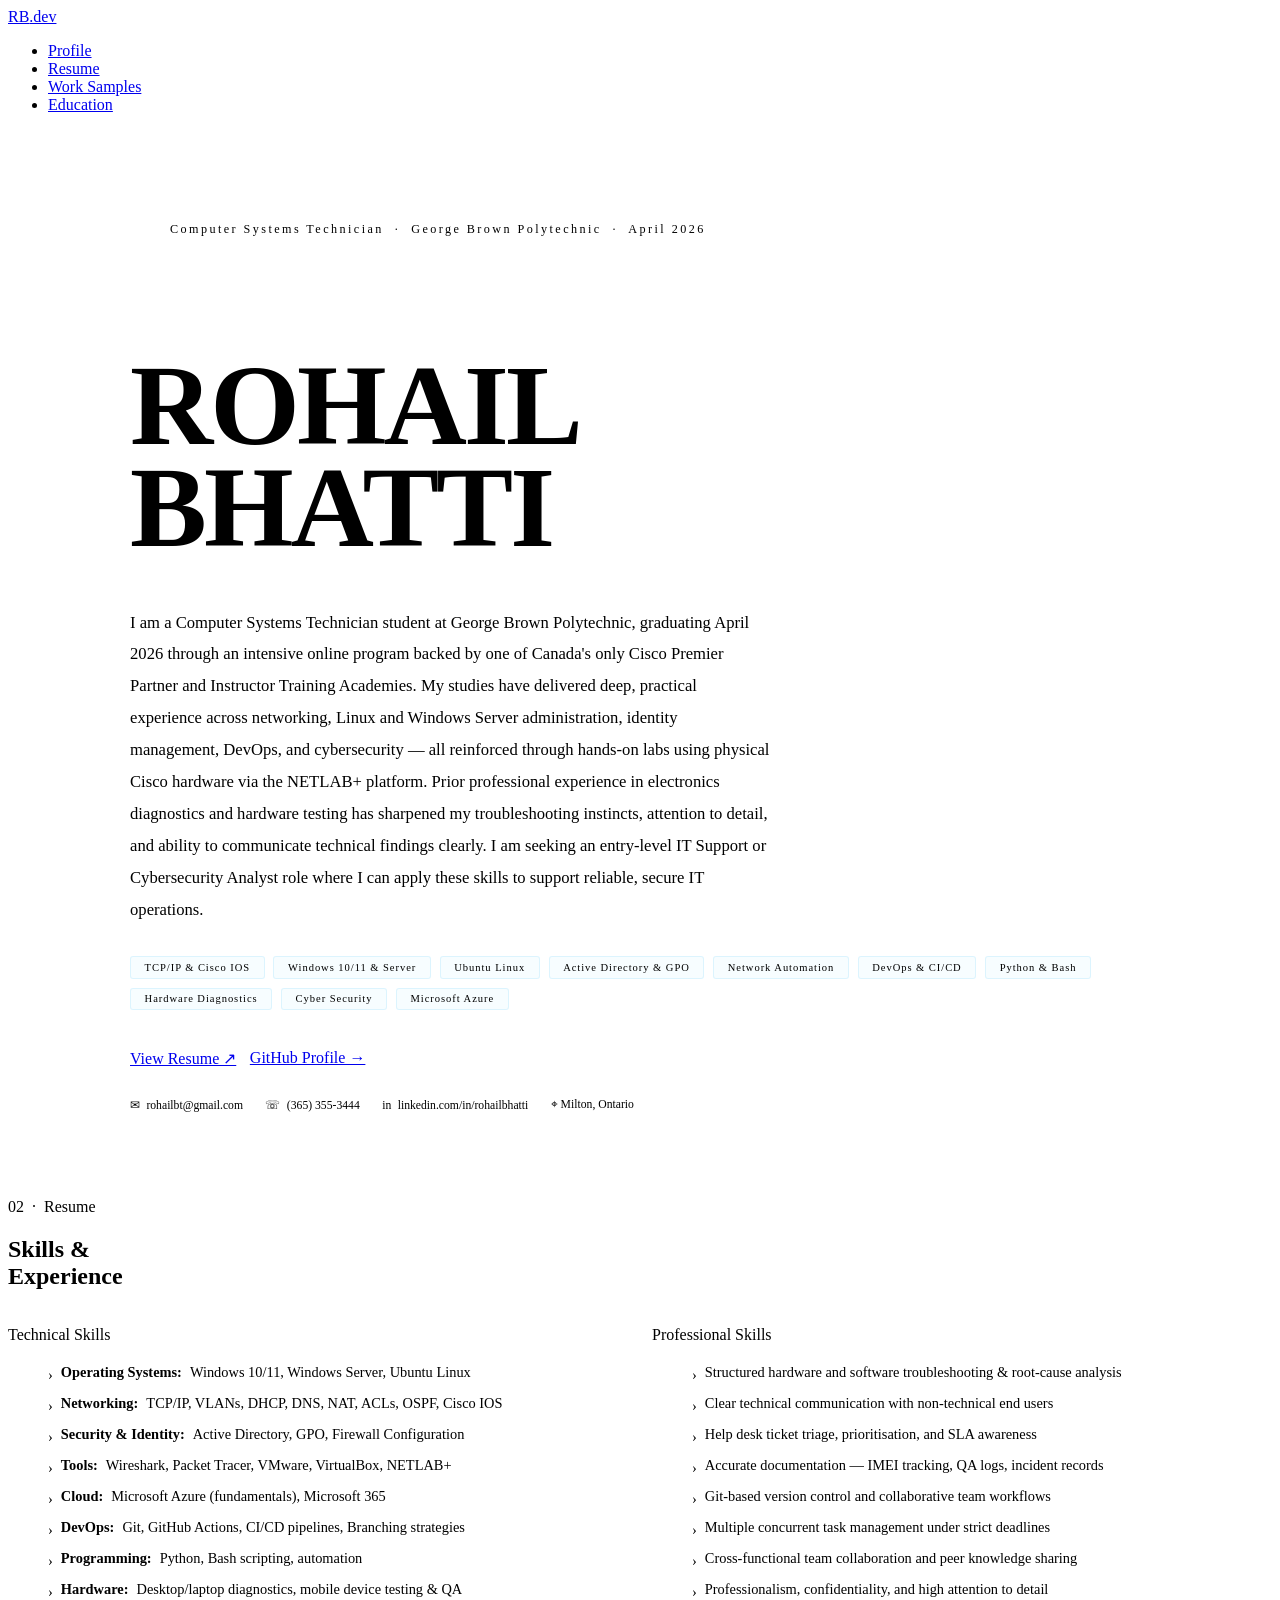
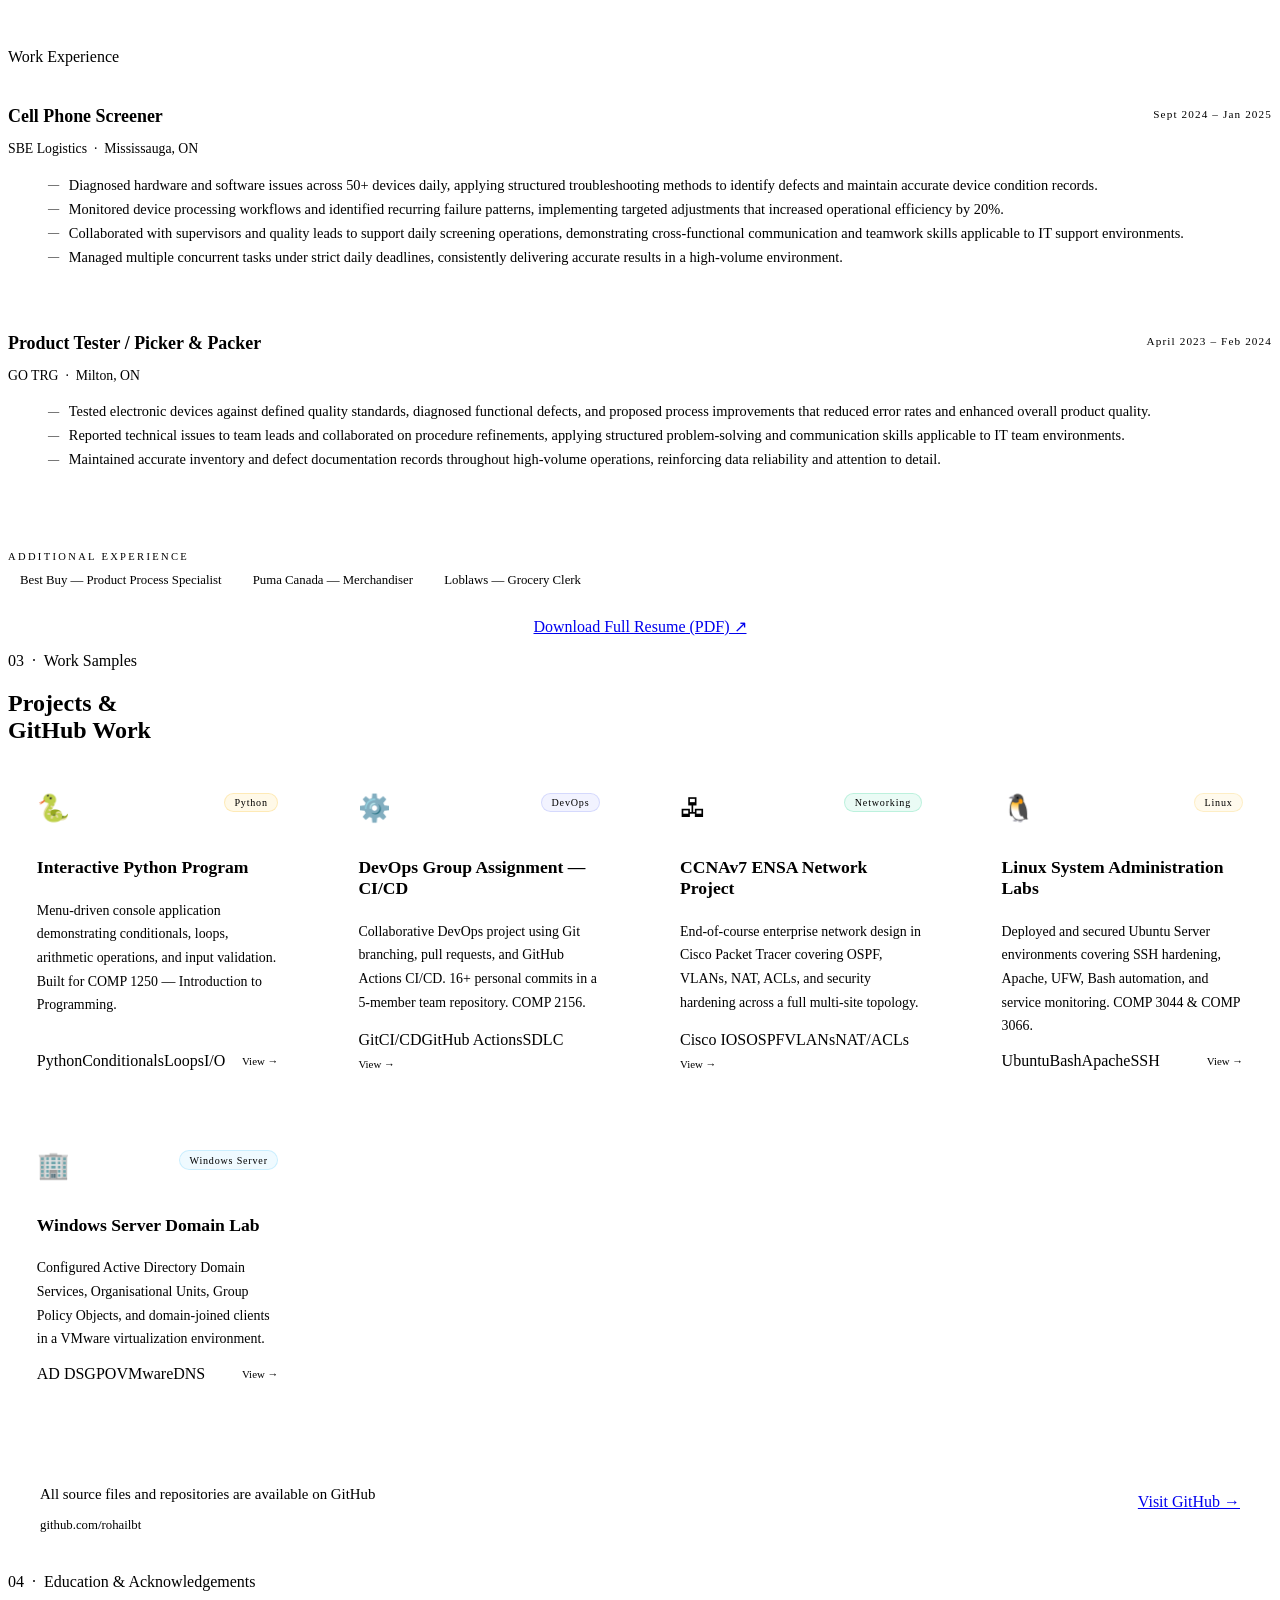
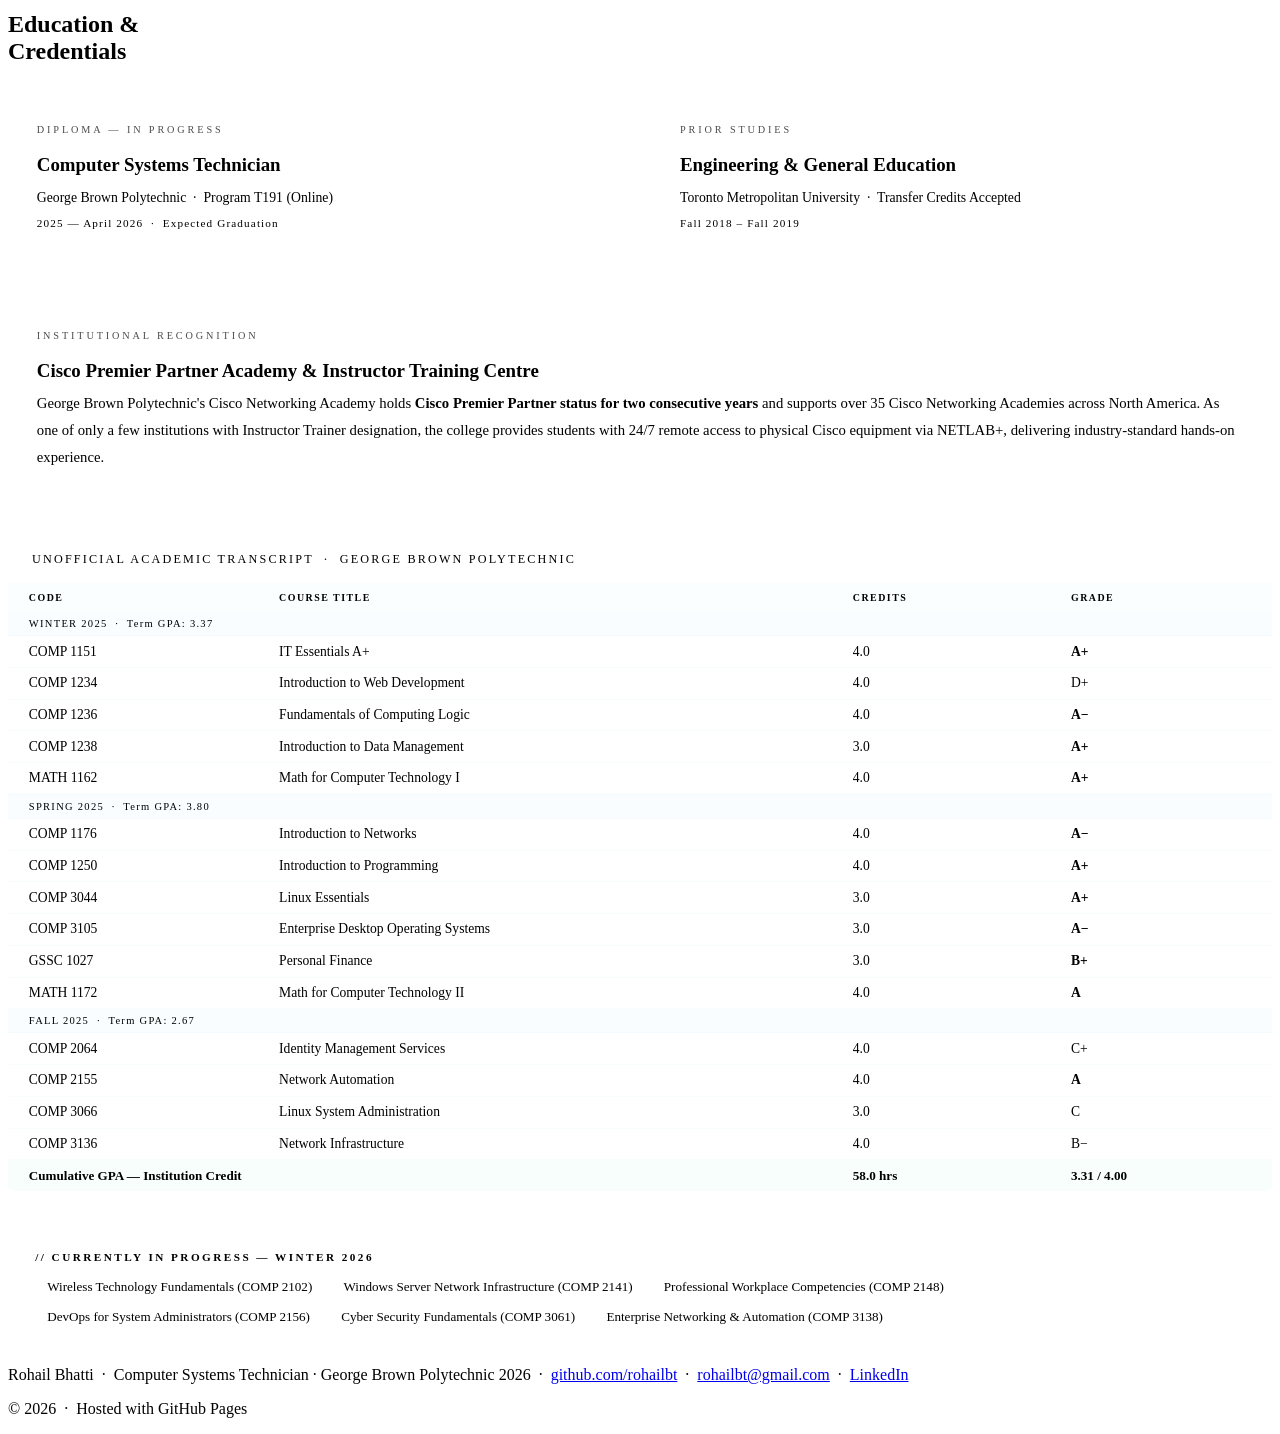
==== commit 9adac912: "Update index.html" ====
--- a/index.html
+++ b/index.html
@@ -4,130 +4,434 @@
   <meta charset="UTF-8" />
   <meta name="viewport" content="width=device-width, initial-scale=1.0" />
   <title>Rohail Bhatti | Computer Systems Technician</title>
-  <link href="https://fonts.googleapis.com/css2?family=Share+Tech+Mono&family=Outfit:wght@300;400;500;600;700;800&family=Syne:wght@700;800&display=swap" rel="stylesheet" />
+  <link rel="stylesheet" href="style.css" />
   <style>
-    :root {
-      --bg:#07090f;--bg2:#0e1220;--bg3:#141926;
-      --accent:#38bdf8;--accent2:#818cf8;
-      --gold:#fbbf24;--green:#34d399;
-      --text:#e2e8f8;--muted:#64748b;
-      --border:rgba(56,189,248,0.10);
-      --mono:'Share Tech Mono', monospace;
-      --body:'Outfit', sans-serif;
-      --display:'Syne', sans-serif;
-    }
-
-    *{margin:0;padding:0;box-sizing:border-box}
-    html{scroll-behavior:smooth}
-    body{background:var(--bg);color:var(--text);font-family:var(--body)}
-
-    nav{
-      position:fixed;width:100%;top:0;z-index:100;
-      background:#0e1220;padding:15px 40px;
-      display:flex;justify-content:space-between;
-    }
-
-    nav a{
-      color:var(--muted);text-decoration:none;margin-left:20px;
-      font-size:12px;text-transform:uppercase;
-    }
-
-    section{max-width:1000px;margin:auto;padding:120px 20px}
-
-    h1{font-size:60px} h2{font-size:40px}
-
-    .btn{
-      display:inline-block;background:var(--accent);color:#000;
-      padding:10px 20px;margin-right:10px;text-decoration:none;
-      font-weight:bold
-    }
-
-    .card{
-      background:var(--bg2);padding:20px;margin-bottom:20px;
-      border:1px solid #1e293b
+    /* ── HERO ─────────────────────────────── */
+    #profile {
+      min-height: 100vh; position: relative; z-index: 1;
+      display: flex; flex-direction: column; justify-content: center;
+      max-width: 1020px; margin: 0 auto; padding: 80px 2.5rem 70px;
+    }
+    .hero-kicker {
+      font-family: var(--mono); font-size: .76rem; color: var(--accent);
+      letter-spacing: .2em; margin-bottom: 1.4rem;
+      display: flex; align-items: center; gap: .75rem;
+    }
+    .hero-kicker::before { content:''; display:block; width:28px; height:1px; background:var(--accent); opacity:.5; }
+    .hero-name {
+      font-family: var(--display);
+      font-size: clamp(3.6rem, 9vw, 7.2rem);
+      font-weight: 800; letter-spacing: -.025em; line-height: .88; margin-bottom: 2rem;
+    }
+    .hero-name .ln { color: var(--accent); display: block; }
+    .hero-bio {
+      font-size: 1.04rem; color: var(--muted);
+      max-width: 640px; line-height: 1.92; margin-bottom: 1.9rem;
+    }
+    .chip-row { display: flex; flex-wrap: wrap; gap: .55rem; margin-bottom: 2.4rem; }
+    .chip {
+      font-family: var(--mono); font-size: .66rem; padding: .3rem .85rem;
+      border: 1px solid rgba(56,189,248,.14); color: var(--accent);
+      letter-spacing: .09em; border-radius: 3px; background: rgba(56,189,248,.04);
+      transition: all .2s;
+    }
+    .chip:hover { background: rgba(56,189,248,.1); border-color: rgba(56,189,248,.32); }
+    .btn-row { display: flex; gap: .85rem; flex-wrap: wrap; }
+    .contact-strip {
+      display: flex; flex-wrap: wrap; gap: 1.4rem; margin-top: 1.9rem;
+      font-family: var(--mono); font-size: .73rem; color: var(--muted);
+    }
+    .contact-strip a { color: var(--muted); text-decoration: none; transition: color .2s; display: flex; align-items: center; gap: .4rem; }
+    .contact-strip a:hover { color: var(--accent); }
+    .ico { color: var(--accent); font-style: normal; }
+
+    /* ── SKILLS ───────────────────────────── */
+    .two-col { display: grid; grid-template-columns: 1fr 1fr; gap: 1.5rem; }
+    .skill-list { list-style: none; }
+    .skill-list li { display:flex; align-items:flex-start; gap:.5rem; padding:.25rem 0; font-size:.9rem; color:var(--muted); }
+    .skill-list li::before { content:'›'; color:var(--accent); font-size:.9rem; line-height:1.6; flex-shrink:0; }
+    .skill-list li strong { color:var(--text); font-weight:600; }
+
+    /* ── EXPERIENCE ───────────────────────── */
+    .exp-block { padding:1.5rem 0; border-bottom:1px solid var(--border); }
+    .exp-block:first-child { padding-top:0; }
+    .exp-block:last-child { border-bottom:none; padding-bottom:0; }
+    .exp-meta { display:flex; justify-content:space-between; align-items:flex-start; flex-wrap:wrap; gap:.4rem; margin-bottom:.15rem; }
+    .exp-role { font-family:var(--display); font-size:1.12rem; font-weight:700; color:var(--text); }
+    .exp-date { font-family:var(--mono); font-size:.7rem; color:var(--accent); letter-spacing:.1em; margin-top:.1rem; }
+    .exp-org { color:var(--muted); font-size:.86rem; margin-bottom:.72rem; }
+    .exp-list { list-style:none; }
+    .exp-list li { position:relative; padding:.22rem 0 .22rem 1.3rem; font-size:.9rem; color:var(--muted); }
+    .exp-list li::before { content:'—'; position:absolute; left:0; top:.3rem; color:var(--accent); font-size:.7rem; }
+    .add-exp { margin-top:.9rem; padding-top:.9rem; border-top:1px solid var(--border); }
+    .add-label { font-family:var(--mono); font-size:.66rem; letter-spacing:.22em; color:var(--muted); text-transform:uppercase; margin-bottom:.5rem; }
+    .add-items { display:flex; flex-wrap:wrap; gap:.45rem; }
+    .add-chip { font-size:.8rem; color:var(--muted); padding:.2rem .75rem; border:1px solid var(--border); border-radius:3px; }
+
+    /* ── PROJECTS ─────────────────────────── */
+    .proj-grid { display:grid; grid-template-columns:repeat(auto-fit,minmax(290px,1fr)); gap:1.4rem; }
+    .proj-card {
+      display:flex; flex-direction:column;
+      background:var(--bg2); border:1px solid var(--border);
+      border-radius:6px; padding:1.8rem;
+      text-decoration:none; color:inherit; transition:all .3s;
+    }
+    .proj-card:hover { border-color:rgba(56,189,248,.38); transform:translateY(-6px); box-shadow:0 18px 48px rgba(56,189,248,.09); }
+    .proj-top { display:flex; justify-content:space-between; align-items:flex-start; margin-bottom:1rem; }
+    .proj-icon { font-size:1.65rem; }
+    .proj-badge { font-family:var(--mono); font-size:.63rem; padding:.2rem .6rem; border-radius:20px; letter-spacing:.08em; }
+    .badge-py  { background:rgba(251,191,36,.1);  color:var(--gold);   border:1px solid rgba(251,191,36,.25); }
+    .badge-dev { background:rgba(129,140,248,.1); color:var(--accent2); border:1px solid rgba(129,140,248,.25); }
+    .badge-net { background:rgba(52,211,153,.1);  color:var(--green);  border:1px solid rgba(52,211,153,.25); }
+    .badge-lin { background:rgba(251,191,36,.08); color:var(--gold);   border:1px solid rgba(251,191,36,.2); }
+    .badge-win { background:rgba(56,189,248,.08); color:var(--accent); border:1px solid rgba(56,189,248,.2); }
+    .proj-name { font-family:var(--display); font-size:1.1rem; font-weight:700; color:var(--text); margin-bottom:.4rem; }
+    .proj-desc { font-size:.87rem; color:var(--muted); line-height:1.7; margin-bottom:.9rem; flex:1; }
+    .proj-footer { display:flex; justify-content:space-between; align-items:center; flex-wrap:wrap; gap:.6rem; margin-top:auto; }
+
+    /* ── EDUCATION ────────────────────────── */
+    .edu-grid { display:grid; grid-template-columns:1fr 1fr; gap:1.4rem; }
+    .edu-card { background:var(--bg2); border:1px solid var(--border); border-radius:6px; padding:1.8rem; }
+    .edu-label { font-family:var(--mono); font-size:.64rem; letter-spacing:.28em; text-transform:uppercase; color:var(--accent); opacity:.7; margin-bottom:.6rem; }
+    .edu-title { font-family:var(--display); font-size:1.18rem; font-weight:700; color:var(--text); margin-bottom:.18rem; }
+    .edu-inst { color:var(--muted); font-size:.86rem; margin-bottom:.35rem; }
+    .edu-date { font-family:var(--mono); font-size:.7rem; color:var(--accent); letter-spacing:.1em; }
+
+    .transcript-wrap { margin-top:1.9rem; background:var(--bg2); border:1px solid var(--border); border-radius:6px; overflow:hidden; }
+    .transcript-header { padding:1rem 1.5rem; border-bottom:1px solid var(--border); font-family:var(--mono); font-size:.76rem; letter-spacing:.18em; text-transform:uppercase; color:var(--accent); }
+    table { width:100%; border-collapse:collapse; }
+    th { font-family:var(--mono); font-size:.62rem; letter-spacing:.15em; text-transform:uppercase; color:var(--muted); text-align:left; padding:.55rem 1.3rem; border-bottom:1px solid var(--border); background:rgba(56,189,248,.025); }
+    td { padding:.46rem 1.3rem; font-size:.85rem; color:var(--muted); border-bottom:1px solid rgba(56,189,248,.04); }
+    tr:last-child td { border-bottom:none; }
+    td.g-hi  { color:var(--green); font-family:var(--mono); font-weight:600; }
+    td.g-mid { color:var(--gold);  font-family:var(--mono); }
+    td.g-lo  { color:var(--red);   font-family:var(--mono); }
+    tr.t-row td { background:rgba(56,189,248,.028); font-family:var(--mono); font-size:.66rem; color:var(--accent); letter-spacing:.12em; padding:.38rem 1.3rem; }
+    tr.gpa-row td { font-weight:700; color:var(--text); font-family:var(--mono); font-size:.82rem; background:rgba(52,211,153,.04); }
+    .cur-courses { margin-top:1.5rem; background:var(--bg2); border:1px solid var(--border); border-left:3px solid var(--accent); border-radius:0 6px 6px 0; padding:1.3rem 1.7rem; }
+    .cur-courses h4 { font-family:var(--mono); font-size:.7rem; letter-spacing:.22em; text-transform:uppercase; color:var(--accent); margin-bottom:.75rem; }
+    .cpills { display:flex; flex-wrap:wrap; gap:.45rem; }
+    .cpill { font-size:.82rem; padding:.24rem .75rem; border:1px solid var(--border); border-radius:3px; color:var(--muted); }
+
+    /* hero animations */
+    #profile .hero-kicker,#profile .hero-name,#profile .hero-bio,
+    #profile .chip-row,#profile .btn-row,#profile .contact-strip { animation:fu .75s ease both; }
+    #profile .hero-name    { animation-delay:.10s; }
+    #profile .hero-bio     { animation-delay:.24s; }
+    #profile .chip-row     { animation-delay:.38s; }
+    #profile .btn-row      { animation-delay:.52s; }
+    #profile .contact-strip{ animation-delay:.64s; }
+    @keyframes fu { from{opacity:0;transform:translateY(24px)} to{opacity:1;transform:translateY(0)} }
+
+    @media(max-width:700px){
+      .two-col,.edu-grid{grid-template-columns:1fr}
+      th,td{padding-left:.8rem;padding-right:.8rem}
     }
   </style>
 </head>
-
 <body>
 
-<nav>
-  <div>RB.dev</div>
-  <div>
-    <a href="#profile">Profile</a>
-    <a href="#skills">Resume</a>
-    <a href="#work">Work Samples</a>
-    <a href="#education">Education</a>
+  <!-- ══ NAVIGATION — Rubric Criterion 5 ══ -->
+  <nav>
+    <a href="index.html" class="nav-logo">RB<span>.dev</span></a>
+    <ul class="nav-links">
+      <li><a href="#profile">Profile</a></li>
+      <li><a href="#skills">Resume</a></li>
+      <li><a href="#work">Work Samples</a></li>
+      <li><a href="#education">Education</a></li>
+    </ul>
+  </nav>
+
+
+  <!-- ══ SECTION 1 — PROFILE ══ -->
+  <section id="profile">
+    <p class="hero-kicker">Computer Systems Technician &nbsp;·&nbsp; George Brown Polytechnic &nbsp;·&nbsp; April 2026</p>
+    <h1 class="hero-name">ROHAIL<span class="ln">BHATTI</span></h1>
+    <p class="hero-bio">
+      I am a Computer Systems Technician student at George Brown Polytechnic, graduating
+      April 2026 through an intensive online program backed by one of Canada's only
+      Cisco Premier Partner and Instructor Training Academies. My studies have delivered
+      deep, practical experience across networking, Linux and Windows Server administration,
+      identity management, DevOps, and cybersecurity — all reinforced through hands-on labs
+      using physical Cisco hardware via the NETLAB+ platform. Prior professional experience
+      in electronics diagnostics and hardware testing has sharpened my troubleshooting
+      instincts, attention to detail, and ability to communicate technical findings clearly.
+      I am seeking an entry-level IT Support or Cybersecurity Analyst role where I can apply
+      these skills to support reliable, secure IT operations.
+    </p>
+    <div class="chip-row">
+      <span class="chip">TCP/IP &amp; Cisco IOS</span>
+      <span class="chip">Windows 10/11 &amp; Server</span>
+      <span class="chip">Ubuntu Linux</span>
+      <span class="chip">Active Directory &amp; GPO</span>
+      <span class="chip">Network Automation</span>
+      <span class="chip">DevOps &amp; CI/CD</span>
+      <span class="chip">Python &amp; Bash</span>
+      <span class="chip">Hardware Diagnostics</span>
+      <span class="chip">Cyber Security</span>
+      <span class="chip">Microsoft Azure</span>
+    </div>
+    <div class="btn-row">
+      <a href="Resume.pdf" target="_blank" class="btn">View Resume ↗</a>
+      <a href="https://github.com/rohailbt" target="_blank" class="btn btn-ghost">GitHub Profile →</a>
+    </div>
+    <div class="contact-strip">
+      <a href="mailto:rohailbt@gmail.com"><i class="ico">✉</i> rohailbt@gmail.com</a>
+      <a href="tel:3653553444"><i class="ico">☏</i> (365) 355-3444</a>
+      <a href="https://linkedin.com/in/rohailbhatti" target="_blank"><i class="ico">in</i> linkedin.com/in/rohailbhatti</a>
+      <span><i class="ico">⌖</i> Milton, Ontario</span>
+    </div>
+  </section>
+
+
+  <!-- ══ SECTION 2 — RESUME / SKILLS ══ -->
+  <div class="page-wrap" id="skills">
+    <p class="eyebrow">02 &nbsp;·&nbsp; Resume</p>
+    <h2 class="s-heading">Skills &amp;<br>Experience</h2>
+    <div class="rule"></div>
+
+    <div class="two-col reveal">
+      <div class="card">
+        <p class="card-title">Technical Skills</p>
+        <ul class="skill-list">
+          <li><strong>Operating Systems:</strong> Windows 10/11, Windows Server, Ubuntu Linux</li>
+          <li><strong>Networking:</strong> TCP/IP, VLANs, DHCP, DNS, NAT, ACLs, OSPF, Cisco IOS</li>
+          <li><strong>Security &amp; Identity:</strong> Active Directory, GPO, Firewall Configuration</li>
+          <li><strong>Tools:</strong> Wireshark, Packet Tracer, VMware, VirtualBox, NETLAB+</li>
+          <li><strong>Cloud:</strong> Microsoft Azure (fundamentals), Microsoft 365</li>
+          <li><strong>DevOps:</strong> Git, GitHub Actions, CI/CD pipelines, Branching strategies</li>
+          <li><strong>Programming:</strong> Python, Bash scripting, automation</li>
+          <li><strong>Hardware:</strong> Desktop/laptop diagnostics, mobile device testing &amp; QA</li>
+        </ul>
+      </div>
+      <div class="card d1">
+        <p class="card-title">Professional Skills</p>
+        <ul class="skill-list">
+          <li>Structured hardware and software troubleshooting &amp; root-cause analysis</li>
+          <li>Clear technical communication with non-technical end users</li>
+          <li>Help desk ticket triage, prioritisation, and SLA awareness</li>
+          <li>Accurate documentation — IMEI tracking, QA logs, incident records</li>
+          <li>Git-based version control and collaborative team workflows</li>
+          <li>Multiple concurrent task management under strict deadlines</li>
+          <li>Cross-functional team collaboration and peer knowledge sharing</li>
+          <li>Professionalism, confidentiality, and high attention to detail</li>
+        </ul>
+      </div>
+    </div>
+
+    <div class="card reveal d2" style="margin-top:1.5rem;">
+      <p class="card-title">Work Experience</p>
+
+      <div class="exp-block">
+        <div class="exp-meta">
+          <span class="exp-role">Cell Phone Screener</span>
+          <span class="exp-date">Sept 2024 – Jan 2025</span>
+        </div>
+        <p class="exp-org">SBE Logistics &nbsp;·&nbsp; Mississauga, ON</p>
+        <ul class="exp-list">
+          <li>Diagnosed hardware and software issues across 50+ devices daily, applying structured troubleshooting methods to identify defects and maintain accurate device condition records.</li>
+          <li>Monitored device processing workflows and identified recurring failure patterns, implementing targeted adjustments that increased operational efficiency by 20%.</li>
+          <li>Collaborated with supervisors and quality leads to support daily screening operations, demonstrating cross-functional communication and teamwork skills applicable to IT support environments.</li>
+          <li>Managed multiple concurrent tasks under strict daily deadlines, consistently delivering accurate results in a high-volume environment.</li>
+        </ul>
+      </div>
+
+      <div class="exp-block">
+        <div class="exp-meta">
+          <span class="exp-role">Product Tester / Picker &amp; Packer</span>
+          <span class="exp-date">April 2023 – Feb 2024</span>
+        </div>
+        <p class="exp-org">GO TRG &nbsp;·&nbsp; Milton, ON</p>
+        <ul class="exp-list">
+          <li>Tested electronic devices against defined quality standards, diagnosed functional defects, and proposed process improvements that reduced error rates and enhanced overall product quality.</li>
+          <li>Reported technical issues to team leads and collaborated on procedure refinements, applying structured problem-solving and communication skills applicable to IT team environments.</li>
+          <li>Maintained accurate inventory and defect documentation records throughout high-volume operations, reinforcing data reliability and attention to detail.</li>
+        </ul>
+      </div>
+
+      <div class="add-exp">
+        <p class="add-label">Additional Experience</p>
+        <div class="add-items">
+          <span class="add-chip">Best Buy — Product Process Specialist</span>
+          <span class="add-chip">Puma Canada — Merchandiser</span>
+          <span class="add-chip">Loblaws — Grocery Clerk</span>
+        </div>
+      </div>
+    </div>
+
+    <div style="margin-top:1.6rem; text-align:center;">
+      <a href="Resume.pdf" target="_blank" class="btn">Download Full Resume (PDF) ↗</a>
+    </div>
   </div>
-</nav>
-
-<section id="profile">
-  <h1>Rohail Bhatti</h1>
-  <p>
-    Computer Systems Technician student at George Brown Polytechnic (April 2026)
-    with hands-on experience in networking, Windows Server, Linux administration,
-    and cybersecurity labs. Strong troubleshooting background with real-world
-    lab experience.
-  </p>
-
-  <a href="#skills" class="btn">View Resume</a>
-  <a href="resume.pdf" class="btn">Download Resume</a>
-  <a href="https://github.com/rohailbt" class="btn">GitHub</a>
-</section>
-
-<section id="skills">
-  <h2>Resume</h2>
-
-  <div class="card">
-    <h3>Technical Skills</h3>
-    <p>Windows 10/11, Windows Server, Ubuntu Linux, Active Directory, GPO, VLANs, DHCP, DNS, Cisco IOS, Python, Bash, VMware</p>
+
+
+  <!-- ══ SECTION 3 — WORK SAMPLES ══ -->
+  <div class="page-wrap" id="work">
+    <p class="eyebrow">03 &nbsp;·&nbsp; Work Samples</p>
+    <h2 class="s-heading">Projects &amp;<br>GitHub Work</h2>
+    <div class="rule"></div>
+
+    <div class="proj-grid">
+
+      <a href="python-project.html" class="proj-card reveal">
+        <div class="proj-top">
+          <div class="proj-icon">🐍</div>
+          <span class="proj-badge badge-py">Python</span>
+        </div>
+        <p class="proj-name">Interactive Python Program</p>
+        <p class="proj-desc">Menu-driven console application demonstrating conditionals, loops, arithmetic operations, and input validation. Built for COMP 1250 — Introduction to Programming.</p>
+        <div class="proj-footer">
+          <div class="tag-row"><span class="ptag">Python</span><span class="ptag">Conditionals</span><span class="ptag">Loops</span><span class="ptag">I/O</span></div>
+          <span style="font-family:var(--mono);font-size:.68rem;color:var(--accent);">View →</span>
+        </div>
+      </a>
+
+      <a href="devops-project.html" class="proj-card reveal d1">
+        <div class="proj-top">
+          <div class="proj-icon">⚙️</div>
+          <span class="proj-badge badge-dev">DevOps</span>
+        </div>
+        <p class="proj-name">DevOps Group Assignment — CI/CD</p>
+        <p class="proj-desc">Collaborative DevOps project using Git branching, pull requests, and GitHub Actions CI/CD. 16+ personal commits in a 5-member team repository. COMP 2156.</p>
+        <div class="proj-footer">
+          <div class="tag-row"><span class="ptag">Git</span><span class="ptag">CI/CD</span><span class="ptag">GitHub Actions</span><span class="ptag">SDLC</span></div>
+          <span style="font-family:var(--mono);font-size:.68rem;color:var(--accent);">View →</span>
+        </div>
+      </a>
+
+      <a href="ccna-project.html" class="proj-card reveal d2">
+        <div class="proj-top">
+          <div class="proj-icon">🖧</div>
+          <span class="proj-badge badge-net">Networking</span>
+        </div>
+        <p class="proj-name">CCNAv7 ENSA Network Project</p>
+        <p class="proj-desc">End-of-course enterprise network design in Cisco Packet Tracer covering OSPF, VLANs, NAT, ACLs, and security hardening across a full multi-site topology.</p>
+        <div class="proj-footer">
+          <div class="tag-row"><span class="ptag">Cisco IOS</span><span class="ptag">OSPF</span><span class="ptag">VLANs</span><span class="ptag">NAT/ACLs</span></div>
+          <span style="font-family:var(--mono);font-size:.68rem;color:var(--accent);">View →</span>
+        </div>
+      </a>
+
+      <a href="linux-project.html" class="proj-card reveal d3">
+        <div class="proj-top">
+          <div class="proj-icon">🐧</div>
+          <span class="proj-badge badge-lin">Linux</span>
+        </div>
+        <p class="proj-name">Linux System Administration Labs</p>
+        <p class="proj-desc">Deployed and secured Ubuntu Server environments covering SSH hardening, Apache, UFW, Bash automation, and service monitoring. COMP 3044 &amp; COMP 3066.</p>
+        <div class="proj-footer">
+          <div class="tag-row"><span class="ptag">Ubuntu</span><span class="ptag">Bash</span><span class="ptag">Apache</span><span class="ptag">SSH</span></div>
+          <span style="font-family:var(--mono);font-size:.68rem;color:var(--accent);">View →</span>
+        </div>
+      </a>
+
+      <a href="windows-project.html" class="proj-card reveal d4">
+        <div class="proj-top">
+          <div class="proj-icon">🏢</div>
+          <span class="proj-badge badge-win">Windows Server</span>
+        </div>
+        <p class="proj-name">Windows Server Domain Lab</p>
+        <p class="proj-desc">Configured Active Directory Domain Services, Organisational Units, Group Policy Objects, and domain-joined clients in a VMware virtualization environment.</p>
+        <div class="proj-footer">
+          <div class="tag-row"><span class="ptag">AD DS</span><span class="ptag">GPO</span><span class="ptag">VMware</span><span class="ptag">DNS</span></div>
+          <span style="font-family:var(--mono);font-size:.68rem;color:var(--accent);">View →</span>
+        </div>
+      </a>
+
+    </div>
+
+    <div style="margin-top:2.2rem;background:var(--bg2);border:1px solid var(--border);border-radius:6px;padding:1.5rem 2rem;display:flex;align-items:center;justify-content:space-between;flex-wrap:wrap;gap:1rem;" class="reveal">
+      <div>
+        <p style="color:var(--muted);font-size:.93rem;">All source files and repositories are available on GitHub</p>
+        <code style="display:block;font-family:var(--mono);font-size:.8rem;color:var(--accent);margin-top:.2rem;">github.com/rohailbt</code>
+      </div>
+      <a href="https://github.com/rohailbt" target="_blank" class="btn">Visit GitHub →</a>
+    </div>
   </div>
 
-  <div class="card">
-    <h3>Experience</h3>
-    <p><strong>Cell Phone Screener</strong> — Diagnosed hardware/software issues</p>
-    <p><strong>Product Tester</strong> — Tested electronics and documented defects</p>
+
+  <!-- ══ SECTION 4 — EDUCATION ══ -->
+  <div class="page-wrap" id="education">
+    <p class="eyebrow">04 &nbsp;·&nbsp; Education &amp; Acknowledgements</p>
+    <h2 class="s-heading">Education &amp;<br>Credentials</h2>
+    <div class="rule"></div>
+
+    <div class="edu-grid">
+      <div class="edu-card reveal">
+        <p class="edu-label">Diploma — In Progress</p>
+        <p class="edu-title">Computer Systems Technician</p>
+        <p class="edu-inst">George Brown Polytechnic &nbsp;·&nbsp; Program T191 (Online)</p>
+        <p class="edu-date">2025 — April 2026 &nbsp;·&nbsp; Expected Graduation</p>
+      </div>
+      <div class="edu-card reveal d1">
+        <p class="edu-label">Prior Studies</p>
+        <p class="edu-title">Engineering &amp; General Education</p>
+        <p class="edu-inst">Toronto Metropolitan University &nbsp;·&nbsp; Transfer Credits Accepted</p>
+        <p class="edu-date">Fall 2018 – Fall 2019</p>
+      </div>
+      <div class="edu-card reveal d2" style="grid-column:span 2;">
+        <p class="edu-label">Institutional Recognition</p>
+        <p class="edu-title">Cisco Premier Partner Academy &amp; Instructor Training Centre</p>
+        <p class="edu-inst" style="margin-top:.5rem;font-size:.92rem;line-height:1.85;color:var(--muted);">
+          George Brown Polytechnic's Cisco Networking Academy holds <strong style="color:var(--text)">Cisco Premier Partner status for two consecutive years</strong> and supports over 35 Cisco Networking Academies across North America. As one of only a few institutions with Instructor Trainer designation, the college provides students with 24/7 remote access to physical Cisco equipment via NETLAB+, delivering industry-standard hands-on experience.
+        </p>
+      </div>
+    </div>
+
+    <div class="transcript-wrap reveal d3">
+      <div class="transcript-header">Unofficial Academic Transcript &nbsp;·&nbsp; George Brown Polytechnic</div>
+      <table>
+        <thead><tr><th>Code</th><th>Course Title</th><th>Credits</th><th>Grade</th></tr></thead>
+        <tbody>
+          <tr class="t-row"><td colspan="4">WINTER 2025 &nbsp;·&nbsp; Term GPA: 3.37</td></tr>
+          <tr><td>COMP 1151</td><td>IT Essentials A+</td><td>4.0</td><td class="g-hi">A+</td></tr>
+          <tr><td>COMP 1234</td><td>Introduction to Web Development</td><td>4.0</td><td class="g-lo">D+</td></tr>
+          <tr><td>COMP 1236</td><td>Fundamentals of Computing Logic</td><td>4.0</td><td class="g-hi">A−</td></tr>
+          <tr><td>COMP 1238</td><td>Introduction to Data Management</td><td>3.0</td><td class="g-hi">A+</td></tr>
+          <tr><td>MATH 1162</td><td>Math for Computer Technology I</td><td>4.0</td><td class="g-hi">A+</td></tr>
+          <tr class="t-row"><td colspan="4">SPRING 2025 &nbsp;·&nbsp; Term GPA: 3.80</td></tr>
+          <tr><td>COMP 1176</td><td>Introduction to Networks</td><td>4.0</td><td class="g-hi">A−</td></tr>
+          <tr><td>COMP 1250</td><td>Introduction to Programming</td><td>4.0</td><td class="g-hi">A+</td></tr>
+          <tr><td>COMP 3044</td><td>Linux Essentials</td><td>3.0</td><td class="g-hi">A+</td></tr>
+          <tr><td>COMP 3105</td><td>Enterprise Desktop Operating Systems</td><td>3.0</td><td class="g-hi">A−</td></tr>
+          <tr><td>GSSC 1027</td><td>Personal Finance</td><td>3.0</td><td class="g-hi">B+</td></tr>
+          <tr><td>MATH 1172</td><td>Math for Computer Technology II</td><td>4.0</td><td class="g-hi">A</td></tr>
+          <tr class="t-row"><td colspan="4">FALL 2025 &nbsp;·&nbsp; Term GPA: 2.67</td></tr>
+          <tr><td>COMP 2064</td><td>Identity Management Services</td><td>4.0</td><td class="g-mid">C+</td></tr>
+          <tr><td>COMP 2155</td><td>Network Automation</td><td>4.0</td><td class="g-hi">A</td></tr>
+          <tr><td>COMP 3066</td><td>Linux System Administration</td><td>3.0</td><td class="g-mid">C</td></tr>
+          <tr><td>COMP 3136</td><td>Network Infrastructure</td><td>4.0</td><td class="g-mid">B−</td></tr>
+          <tr class="gpa-row"><td colspan="2">Cumulative GPA — Institution Credit</td><td>58.0 hrs</td><td class="g-hi">3.31 / 4.00</td></tr>
+        </tbody>
+      </table>
+    </div>
+
+    <div class="cur-courses reveal d4">
+      <h4>// Currently In Progress — Winter 2026</h4>
+      <div class="cpills">
+        <span class="cpill">Wireless Technology Fundamentals (COMP 2102)</span>
+        <span class="cpill">Windows Server Network Infrastructure (COMP 2141)</span>
+        <span class="cpill">Professional Workplace Competencies (COMP 2148)</span>
+        <span class="cpill">DevOps for System Administrators (COMP 2156)</span>
+        <span class="cpill">Cyber Security Fundamentals (COMP 3061)</span>
+        <span class="cpill">Enterprise Networking &amp; Automation (COMP 3138)</span>
+      </div>
+    </div>
   </div>
-</section>
-
-<section id="work">
-  <h2>Work Samples</h2>
-
-  <div class="card">
-    <h3>Python Project</h3>
-    <a href="https://github.com/rohailbt/COMP1250-Python-Program">View Project</a>
-  </div>
-
-  <div class="card">
-    <h3>DevOps Project</h3>
-    <a href="https://github.com/mohamad97-dev/COMP2156_Group-19_Assignment/tree/101601533-Rohail">View Project</a>
-  </div>
-
-  <div class="card">
-    <h3>Networking Project</h3>
-    <a href="https://github.com/rohailbt/CCNA-ENSA-Labs">View Project</a>
-  </div>
-
-  <div class="card">
-    <h3>Linux Admin Labs</h3>
-    <a href="https://github.com/rohailbt/Linux-Admin-Labs">View Project</a>
-  </div>
-
-  <div class="card">
-    <h3>Windows Server Domain Lab</h3>
-    <a href="https://github.com/rohailbt/Windows-Server-Lab">View Project</a>
-  </div>
-
-</section>
-
-<section id="education">
-  <h2>Education</h2>
-
-  <div class="card">
-    <p>Computer Systems Technician — George Brown Polytechnic (Expected April 2026)</p>
-  </div>
-
-</section>
-
+
+  <footer>
+    <p>Rohail Bhatti &nbsp;·&nbsp; Computer Systems Technician · George Brown Polytechnic 2026 &nbsp;·&nbsp;
+      <a href="https://github.com/rohailbt" target="_blank">github.com/rohailbt</a> &nbsp;·&nbsp;
+      <a href="mailto:rohailbt@gmail.com">rohailbt@gmail.com</a> &nbsp;·&nbsp;
+      <a href="https://linkedin.com/in/rohailbhatti" target="_blank">LinkedIn</a></p>
+    <p class="sub">© 2026 &nbsp;·&nbsp; Hosted with GitHub Pages</p>
+  </footer>
+
+  <script>
+    const obs = new IntersectionObserver(entries => {
+      entries.forEach(e => { if(e.isIntersecting){e.target.classList.add('visible');obs.unobserve(e.target);} });
+    }, {threshold:0.1});
+    document.querySelectorAll('.reveal').forEach(el => obs.observe(el));
+  </script>
 </body>
 </html>
